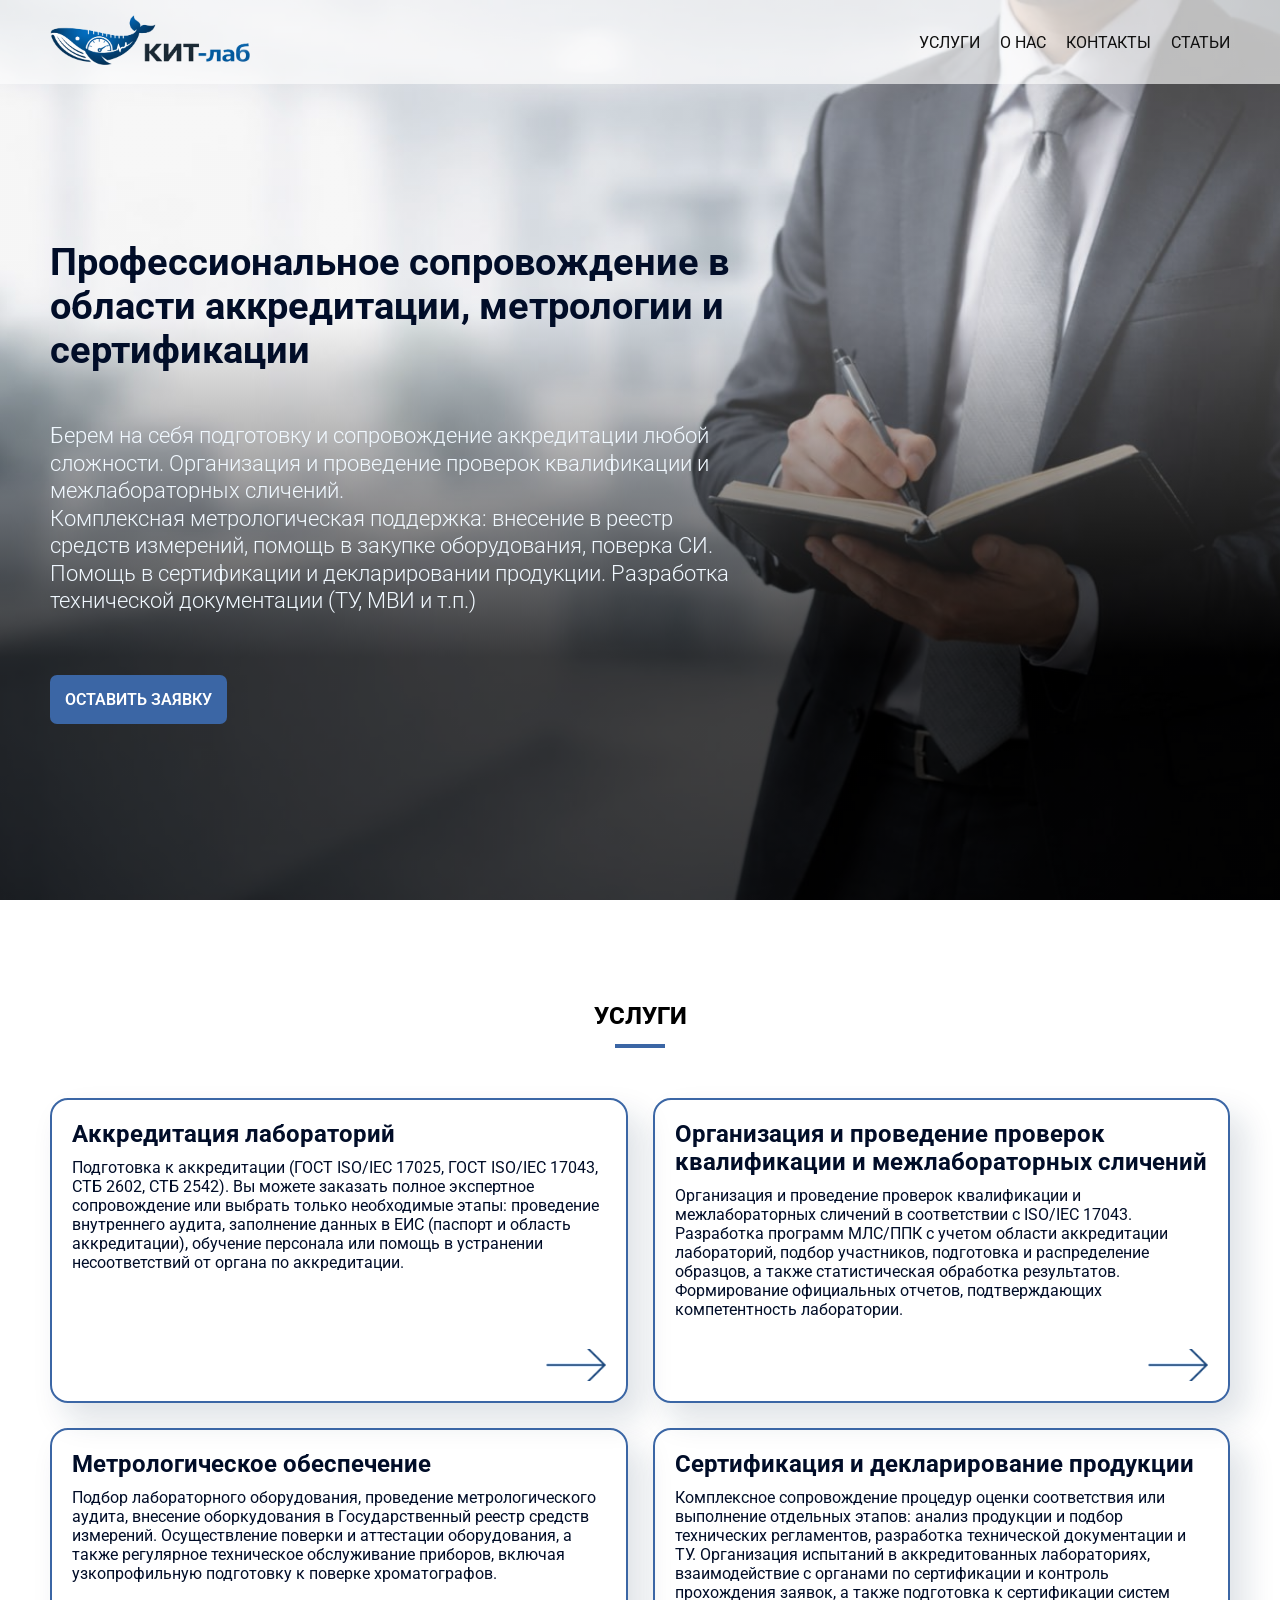
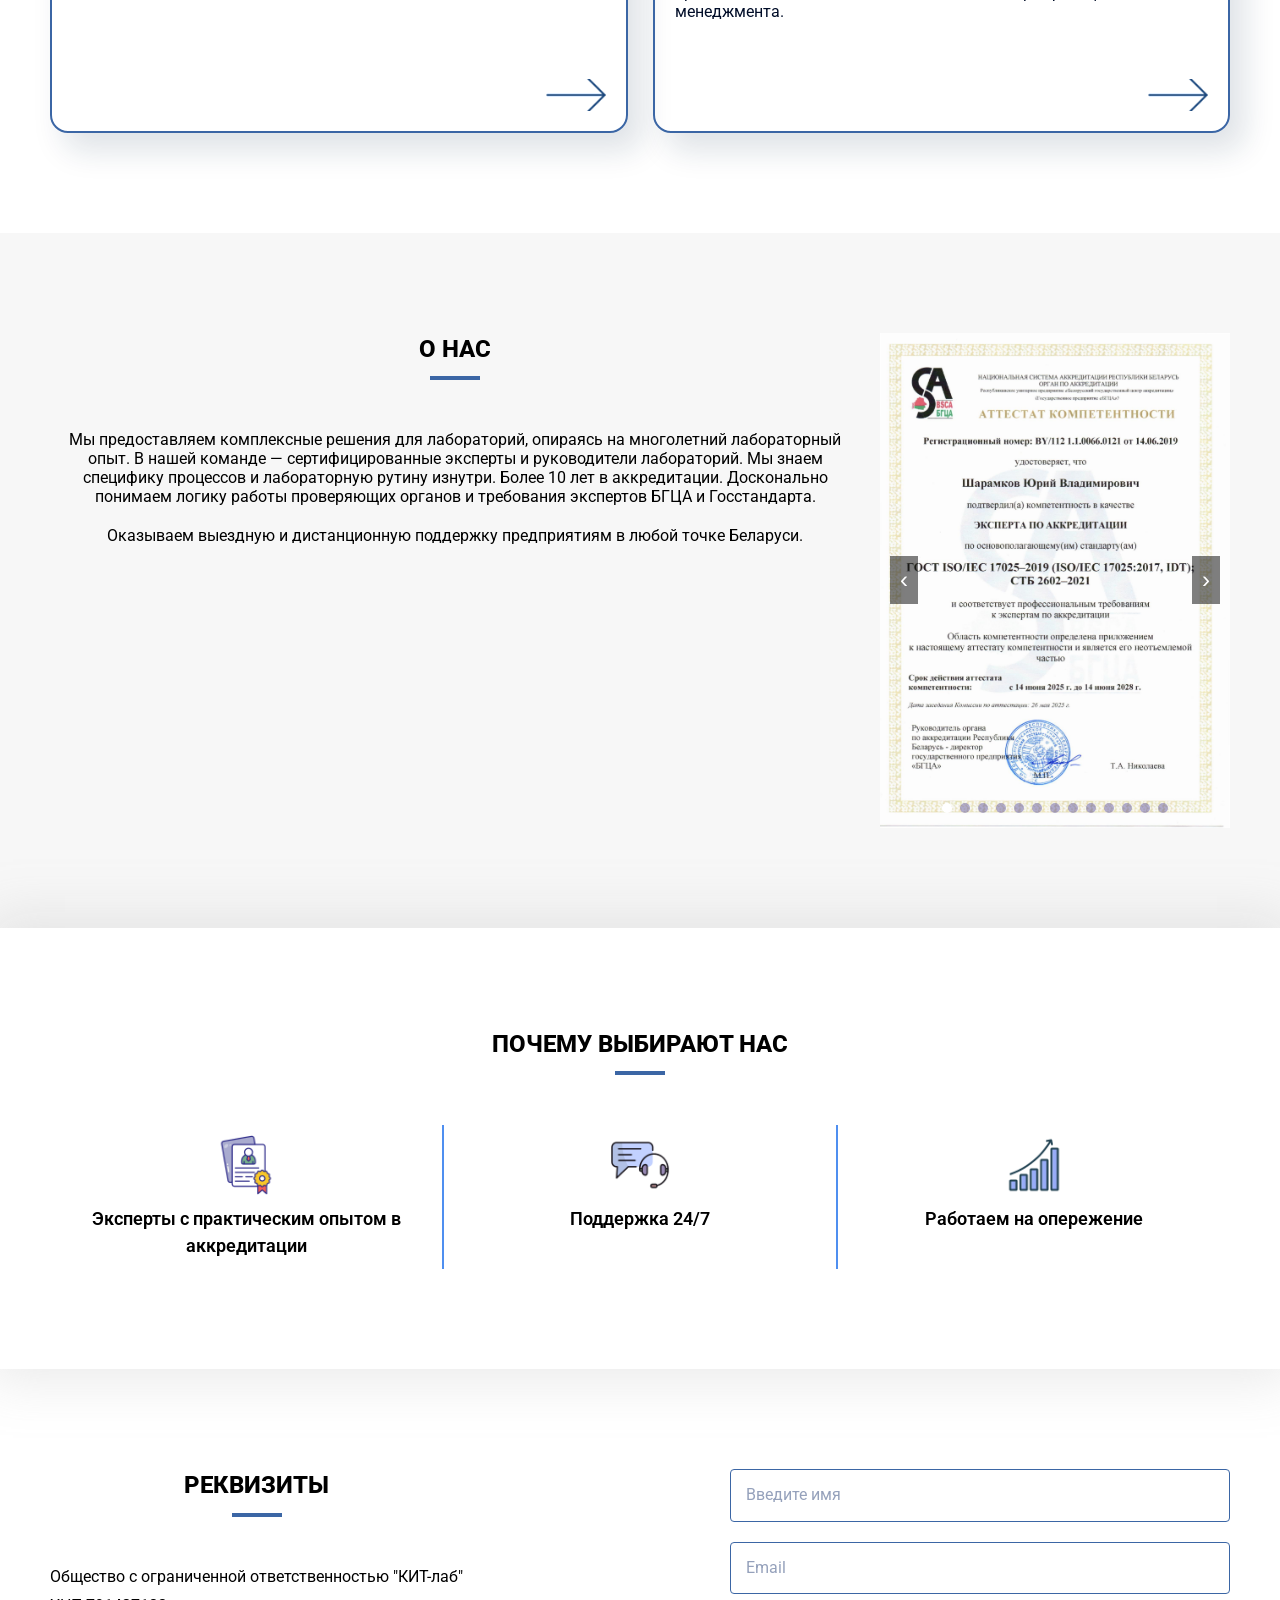
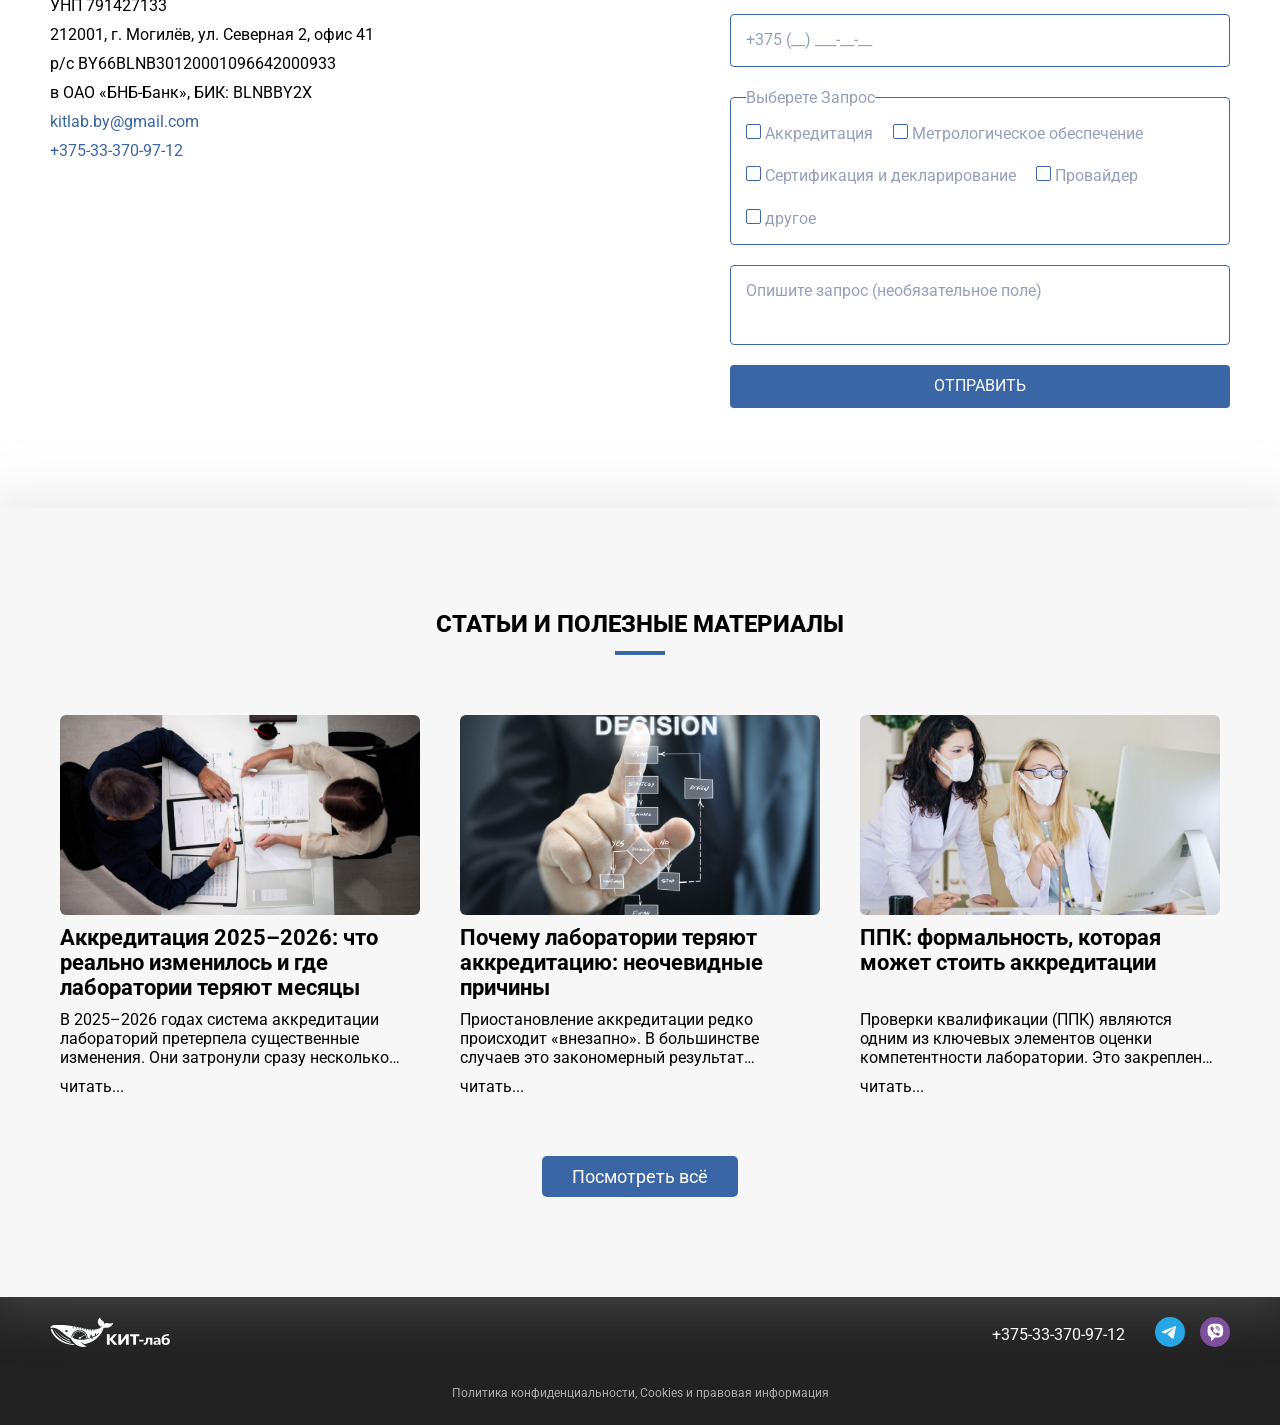
==== index.html @ 9283e2b9 "complete news2" ====
<!DOCTYPE html>
<html lang="ru">

<head>
	<meta charset="UTF-8">
	<meta name="viewport" content="width=device-width, initial-scale=1.0">
	<link rel="preconnect" href="https://fonts.googleapis.com">
	<link rel="preconnect" href="https://fonts.gstatic.com" crossorigin>
	<link href="https://fonts.googleapis.com/css2?family=Roboto:ital,wght@0,100..900;1,100..900&display=swap"
		rel="stylesheet">
	<link rel="stylesheet" href="./css/style.css">
	<title>Поверка средств измерений и консалтинг лабораторий в РБ | КИТ-лаб</title>

</head>

<body>
	<div class="header-hero">
		<header class="header">
			<div class="container">
				<div class="header-wrapper">
					<a href="index.html" class="header-logo">
						<img class="logo-img" src="./img/logo.png" alt="КИТ-лаб">
					</a>
					<button class="burger" id="burger" aria-label="Открыть меню">
						<span></span>
						<span></span>
						<span></span>
					</button>
					<nav class="menu" id="menu">
						<ul class="menu-list">
							<li class="menu-item"><a href="#area" class="link-main">Услуги</a></li>
							<li class="menu-item"><a href="#about" class=" link-main">О нас</a></li>
							<li class="menu-item"><a href="#contact" class=" link-main">Контакты</a></li>
							<li class="menu-item"><a href="#news" class="link-main">Статьи</a></li>

						</ul>
					</nav>
				</div>
			</div>
		</header>
		<section class="hero">
			<div class="container">
				<div class="hero-wrapper">
					<h1 class="hero-title">Профессиональное сопровождение в области аккредитации, метрологии и сертификации
					</h1>
					<h2 class="hero-text">Берем на себя подготовку и сопровождение аккредитации любой сложности.
						Организация и проведение проверок квалификации и межлабораторных сличений. <br>
						Комплексная метрологическая поддержка: внесение в реестр средств измерений, помощь в закупке
						оборудования, поверка СИ.
						Помощь в сертификации и декларировании продукции.
						Разработка технической документации (ТУ, МВИ и
						т.п.) </h2>
					<div class="btn-block">
						<!-- <button class="hero-button">Направления</button> -->
						<a class="hero-button" href="#contact">Оставить заявку</a>
					</div>
				</div>
			</div>
		</section>
	</div>
	<div class="wrap">
		<main class="main">
			<section class="area" id="area">
				<div class="container">
					<h2 class="area-title title">Услуги</h2>
					<span class="line"></span>
					<div class="card-wrapper">
						<a href="accreditacia.html" class="card-link">
							<article class="card">

								<div class="card-info">
									<h3 class="card-title">Аккредитация лабораторий</h3>
									<p class="card-text">Подготовка к аккредитации (ГОСТ ISO/IEC 17025, ГОСТ ISO/IEC 17043, СТБ
										2602, СТБ 2542).
										Вы можете заказать полное экспертное сопровождение или выбрать только необходимые этапы:
										проведение внутреннего аудита, заполнение данных в ЕИС (паспорт и область аккредитации),
										обучение персонала или помощь в устранении несоответствий от органа по аккредитации.</p>
									<img class="card-img" src="./img/icons/arrow.png" alt="">
								</div>

							</article>
						</a>
						<a href="provider.html" class="card-link">
							<article class="card">
								<div class="card-info">
									<h3 class="card-title">Организация и проведение проверок квалификации и межлабораторных
										сличений</h3>
									<p class="card-text">Организация и проведение проверок квалификации и межлабораторных
										сличений в соответствии с ISO/IEC 17043. Разработка программ МЛС/ППК с учетом области
										аккредитации лабораторий, подбор участников, подготовка и распределение образцов, а также
										статистическая обработка результатов. Формирование официальных отчетов, подтверждающих
										компетентность лаборатории.</p>
									<img class="card-img" src="./img/icons/arrow.png" alt="">
								</div>
							</article>
						</a>
						<a href="metrovogiya.html" class="card-link">
							<article class="card">

								<div class="card-info">
									<h3 class="card-title">Метрологическое обеспечение</h3>
									<p class="card-text">Подбор лабораторного оборудования, проведение метрологического аудита,
										внесение оборкудования в Государственный реестр средств измерений. Осуществление поверки и
										аттестации
										оборудования, а также регулярное техническое обслуживание приборов, включая узкопрофильную
										подготовку к поверке хроматографов.</p>
									<img class="card-img" src="./img/icons/arrow.png" alt="">
								</div>

							</article>
						</a>
						<a href="certification.html" class="card-link">
							<article class="card">
								<div class="card-info">
									<h3 class="card-title">Сертификация и декларирование продукции</h3>
									<p class="card-text">Комплексное сопровождение процедур оценки соответствия или выполнение
										отдельных этапов: анализ продукции и подбор технических регламентов, разработка
										технической документации и ТУ. Организация испытаний в аккредитованных лабораториях,
										взаимодействие с органами по сертификации и контроль прохождения заявок, а также
										подготовка к сертификации систем менеджмента.</p>
									<img class="card-img" src="./img/icons/arrow.png" alt="">
								</div>
							</article>
						</a>

					</div>
				</div>
			</section>
			<section class="about" id="about">
				<div class="container">
					<div class="about-wrap">
						<div class="about-info">
							<h2 class="about-title title">О нас</h2>
							<span class="line"></span>
							<p class="about-text text">Мы предоставляем комплексные решения для лабораторий, опираясь на
								многолетний лабораторный опыт.
								В нашей команде — сертифицированные эксперты и руководители лабораторий. Мы знаем специфику
								процессов и лабораторную рутину изнутри.
								Более 10 лет в аккредитации. Досконально понимаем логику работы проверяющих органов и требования
								экспертов БГЦА и Госстандарта.</p>
							<p class="about-text text">Оказываем выездную и дистанционную поддержку предприятиям в любой точке
								Беларуси.</p>
						</div>
						<div class="slider">
							<div class="slides">
								<img src="img/sertificats/1.01.jpg" class="slide active">
								<img src="img/sertificats/1.03.jpg" class="slide">
								<img src="img/sertificats/1.13.jpg" class="slide">
								<img src="img/sertificats/1.04.jpg" class="slide">
								<img src="img/sertificats/1.05.jpg" class="slide">
								<img src="img/sertificats/1.06.jpg" class="slide">
								<img src="img/sertificats/1.07.jpg" class="slide">
								<img src="img/sertificats/1.08.jpg" class="slide">
								<img src="img/sertificats/1.09.jpg" class="slide">
								<img src="img/sertificats/1.10.jpg" class="slide">
								<img src="img/sertificats/1.11.jpg" class="slide">
								<img src="img/sertificats/1.12.jpg" class="slide">
								<img src="img/sertificats/1.2.jpg" class="slide">
							</div>
							<div class="dots"></div>
							<button class="prev">‹</button>
							<button class="next">›</button>
						</div>
					</div>
				</div>
			</section>
			<section class="why">
				<div class="container">
					<div class="why-wrapper">
						<h2 class="title">Почему выбирают нас</h2>
						<span class="line"></span>
						<div class="box-wrap">
							<article class="why-box">
								<img src="./img/why/1.png" alt="" class="why-img">
								<h3>Эксперты с практическим опытом в аккредитации</h3>
							</article>
							<article class="why-box">
								<img src="./img/why/2.png" alt="" class="why-img">
								<h3>Поддержка 24/7</h3>
							</article>
							<article class="why-box">
								<img src="./img/why/3.png" alt="" class="why-img">
								<h3>Работаем на опережение</h3>
							</article>
						</div>
					</div>
				</div>
			</section>
			<section class="contact" id="contact">
				<div class="container">
					<div class="contact-wrapper">
						<div class="contact-info">
							<h2 class="title">реквизиты</h2>
							<span class="line"></span>
							<ul class="contact-list">
								<li>Общество с ограниченной ответственностью "КИТ-лаб"</li>
								<li>УНП 791427133</li>
								<li>212001, г. Могилёв, ул. Северная 2, офис 41</li>
								<li>р/с BY66BLNB30120001096642000933</li>
								<li>в ОАО «БНБ-Банк», БИК: BLNBBY2X</li>
								<li><a class="cont-link" href="mailto:kitlab.by@gmail.com">kitlab.by@gmail.com</a></li>
								<li><a class="cont-link" href="tel:+375333709712">+375-33-370-97-12</a></li>
							</ul>
						</div>
						<div class="contact-form">
							<form id="contactForm">
								<input type="text" name="name" required placeholder="Введите имя">
								<!-- <input type="text" name="company" placeholder="Название организации"> -->
								<input type="email" name="email" required placeholder="Email">
								<input type="tel" name="tel" id="phone" required placeholder="+375 (__) ___-__-__"
									pattern="^\+375\s\(\d{2}\)\s\d{3}-\d{2}-\d{2}$">
								<div class="fieldset-wrap">
									<fieldset>
										<legend>выберете запрос</legend>
										<div class="checkbox-item">
											<input id="metrolog" class="checkbox-input" type="checkbox" name="metrolog">
											<label for="metrolog" class="checkbox-label">Аккредитация</label>
										</div>
										<div class="checkbox-item">
											<input id="consalt" class="checkbox-input" type="checkbox" name="consalt">
											<label for="consalt" class="checkbox-label">Метрологическое обеспечение</label>
										</div>
										<div class="checkbox-item">
											<input id="react" class="checkbox-input" type="checkbox" name="react">
											<label for="react" class="checkbox-label">Сертификация и декларирование</label>
										</div>
										<div class="checkbox-item">
											<input id="provaider" class="checkbox-input" type="checkbox" name="provaider">
											<label for="provaider" class="checkbox-label">Провайдер</label>
										</div>
										<div class="checkbox-item">
											<input id="other" class="checkbox-input" type="checkbox" name="other">
											<label for="other" class="checkbox-label">другое</label>
										</div>
									</fieldset>
								</div>
								<textarea name="message" placeholder="Опишите запрос (необязательное поле)"></textarea>

								<button class="btn-form" type="submit">Отправить</button>
							</form>

							<p id="formStatus"></p>
						</div>
					</div>
				</div>
			</section>
			<section class="useful-materials" id="news">
				<div class="container">
					<div class="useful-wrapper">
						<h2 class="useful-title title">Статьи и полезные материалы</h2>
						<span class="line"></span>
						<!-- <p class="useful-text text">Lorem ipsum dolor sit amet consectetur, adipisicing elit. Blanditiis
							voluptatem itaque in eos repellendus voluptate incidunt commodi sunt quo error. Quod sit totam
							ipsam a minus illum delectus id esse autem nobis?</p> -->
						<div class="news-wrapper">
							<div class="news-card-wrapper">
								<article class="news-card">
									<img class="news-img" src="img/news/1.jpg" alt="">
									<div class="new-info">
										<h3 class="news-title">Аккредитация 2025–2026: что реально изменилось и где лаборатории
											теряют месяцы</h3>
										<p class="news-text">В 2025–2026 годах система аккредитации лабораторий претерпела
											существенные изменения.
											Они затронули сразу несколько уровней:
										</p>
									</div>
									<a class="news-link" href="news1.html">читать...</a>

								</article>
								<article class="news-card">
									<img class="news-img" src="img/news/2.jpg" alt="">
									<div class="new-info">
										<h3 class="news-title">Почему лаборатории теряют аккредитацию: неочевидные причины</h3>
										<p class="news-text">Приостановление аккредитации редко происходит «внезапно».
											В большинстве случаев это закономерный результат накопленных системных проблем.
										</p>
									</div>
									<a class="news-link" href="news2.html">читать...</a>
								</article>
								<article class="news-card">
									<img class="news-img" src="img/news/3.jpg" alt="">
									<div class="new-info">
										<h3 class="news-title">ППК: формальность, которая может стоить аккредитации</h3>
										<p class="news-text">Проверки квалификации (ППК) являются одним из ключевых элементов
											оценки компетентности лаборатории.
											Это закреплено в требованиях ГОСТ ISO/IEC 17025 (п. 7.7.2), где участие в ППК
											рассматривается как инструмент подтверждения
										</p>

									</div>
									<a class="news-link" href="">читать...</a>
								</article>

							</div>
							<a class="news-button" href="novosti.html">Посмотреть всё</a>
						</div>
					</div>
				</div>
			</section>
		</main>
	</div>
	<button id="scrollTopBtn" title="Наверх"><img src="" alt=""></button>
	<footer class="footer">
		<div class="container">
			<div class="footer-wrapper">
				<div class="logo-wrap">
					<a href="index.html">
						<img class="footer-logo" src="./img/logo-header.svg" alt="">
					</a>
				</div>

				<div class="footer-contact">
					<a class="footer-tel" href="tel:+375333709712">+375-33-370-97-12</a>
					<div class="sotial">
						<a href="#">
							<img class="sotial-img" src="./img/icons/telegramm.svg" alt="">
						</a>
						<a href="#">
							<img class="sotial-img" src="./img/icons/viber.svg" alt="">
						</a>
						<!-- <a href="#" >
							<img class="sotial-img" src="./img/icons/instagramm.svg" alt="">
						</a> -->
					</div>
				</div>
			</div>
			<a class="policy-privacy" href="privacy-policy.html">Политика конфиденциальности, Cookies и правовая
				информация</a>

		</div>

	</footer>

	<script src="./js/main.js"></script>

</body>

</html>
---- css/style.css ----
*,
*::before,
*::after {
	margin: 0;
	padding: 0;
	box-sizing: border-box;
	
}

a {
	text-decoration: none;
	color: #111;
}
a:hover {
	text-decoration: none;
}
a:visited {
	
}
ul, ol {
	list-style: none;
}
button {
	border: none;
	background-color: transparent;
	cursor: pointer;
	transition: 0.2s;
}

:root {
	--font-fam: "Roboto", sans-serif;
	--txt-color: #6B7280;
	--bg-color: #f7f7f7;;
	--title-color: #010d28;
	--primary-color: #3b66a5;
	--dark-blue-color: #3d5990
}

html {
	scroll-behavior: smooth;
}
body {
	font-family: var(--font-fam);
	width: 100%;
}
section {
	padding: 100px 0;
}
/* Главная */

/* секция1 и хедер */
.header-hero {
	min-height: 100vh;
	/* linear-gradient(0deg,rgba(10, 10, 10, 0.667) 37%, rgba(138, 134, 142, 0.464) 75%) */
	background:linear-gradient(0deg, rgb(0 0 0 / 74%) 27%, rgb(232 232 232 / 32%) 65%), url(../img/bg6.jpg);
	background-repeat: no-repeat;
	background-size: cover;
	background-position: center;
	display: flex;
	flex-direction: column;
	/* background-attachment: fixed; */
}
.container {
	max-width: 1200px;
	width: 100%;
	padding: 0px 10px;
	margin: 0 auto;
}

.header {
	width: 100%;
	background-color: #ffffffa1;
}

.header-wrapper {
	display: flex;
	justify-content: space-between;
	flex-wrap: wrap;
	padding: 15px 0px;
	width: 100%;

}
.header-logo {
	
}
.logo-img { 
	max-width: 200px;
	width: 100%;
}
.menu {
	align-self: center;
}
.menu-list {
	display: flex;
	gap: 20px;
	justify-content: center;
}
.menu-item {
	align-self: center;
	text-transform: uppercase;
	transition: 0.2s all ease-out;
}
.menu-item:hover {
	transform: translateY(-2px);
}
.menulink {
	font-size: 18px;
	font-weight: 500;
	line-height: 1;
	transition: 0.3s all ease-in-out;
	color: #111;
	
}
.menulink:visited{
	color: #222222;
}
.menulink:hover {
	color: var(--primary-color);
}

/* burger */
.burger {
  display: none;
  flex-direction: column;
  gap: 6px;
  background: none;
  border: none;
  cursor: pointer;
  align-self: center;
}

.burger span {
  width: 25px;
  height: 3px;
  background: rgb(0, 0, 0);
  transition: 0.3s;
}

/* секция 1 */
.hero {
 flex-grow: 1;
  align-content: center;
  padding: 50px 0;
}

.hero-wrapper {
	display: flex;
	flex-direction: column;
	gap: 30px;
	flex-wrap: wrap;
	height: 100%;
	
}

.hero-title {
	font-size: clamp(28px, 5vw, 38px);
	max-width: 750px;
	color: var(--title-color);
	text-shadow: var(--txt-color);
	margin-bottom: 20px;
}
.hero-text {
	font-size: clamp(16px, 2vw, 22px);
	font-weight: 300;
	line-height: 125%;
	color: aliceblue;
	max-width: 700px;
	margin-bottom: 30px;
}

.btn-block {
	display: flex;
	/* justify-content: center; */
	

}
.hero-button {
	background-color: var(--primary-color);
	padding: 15px 15px;
	border-radius: 7px;
	font-size: 16px;
	font-weight: 600;
	text-transform: uppercase;
	color: #ffffff;
	margin-bottom: 20px;
	transition: all 0.3s ease-in;
}
.hero-button:hover {
	background-color: #ffffff;
	color: var(--primary-color);
	
}

.wrap {
	display: flex;
	flex-direction: column;
}
main {
  flex: 1 0 auto;
}

/* секция о нас */
.about {
	background-color: var(--bg-color);
}
.about-wrap {
	display: flex;
	justify-content: space-between;
	gap: 20px;
}
.about-info {
	text-align: center;
}

.slider {
  position: relative;
  max-width: 350px;
  overflow: hidden;
  align-self: center;
}

.slides {
  display: flex;
  
  transition: transform 0.6s ease-in-out;
}

.slide {
  min-width: 100%;
 
}

.dots {
  position: absolute;
  bottom: 15px;
  left: 50%;
  transform: translateX(-50%);
  display: flex;
  gap: 8px;
  z-index: 2;
}

.dot {
  width: 10px;
  height: 10px;
  border-radius: 50%;
  background: rgba(45, 31, 129, 0.356);
  cursor: pointer;
}

.dot.active {
  background: white;
}
.slider button {
  position: absolute;
  top: 50%;
  transform: translateY(-50%);
  font-size: 24px;
  background: rgba(0,0,0,0.5);
  color: white;
  border: none;
  cursor: pointer;
  padding: 10px;
}

.prev { left: 10px; }
.next { right: 10px; }
/*общий для секций title*/
.title {
	text-align: center;
	text-transform: uppercase;
	line-height: 140%;
	font-weight: 800;
	margin-bottom: 10px;
}
span.line{
	display: block;
	max-width: 50px;
	height: 4px;
	background-color: var(--primary-color);
	margin: 0 auto;
	margin-bottom: 50px;
}

.about-info > p{
	margin-bottom: 20px;
}
.about-img {
	max-width: 400px;
	width: 100%;
	object-fit: cover;
	flex-basis: auto;
	flex-shrink: 0;
	border-radius: 15px;
}



/* секция наши направления*/
.area {
	
	/* background-image: radial-gradient(circle,rgba(255, 255, 255, 0.65) 0%, rgba(219, 219, 219, 0.45) 47%, rgba(158, 186, 228, 0.24) 89%, rgba(115, 163, 235, 0.26) 100%), url(../img/section.jpg);
	background-repeat: no-repeat;
	background-size: cover;
	background-size: cover;
	background-position: center;
	background-attachment: fixed; */

}

.area-wrapper {
}
.area-title {
	 
} 

.card-wrapper {
	display: grid;
	grid-template-columns: repeat(2, 1fr);
	grid-auto-rows: 1fr;
	gap: 25px;
	 /* display: flex;
	 flex-direction: column;
	gap: 50px; */
}
.card-link {
display: flex;
flex: 1;

}
.card {
	display: flex;
	flex-direction: row-reverse;
	flex: 1;
	gap: 25px;
	padding: 20px;
	border: 2px solid var(--primary-color);
	border-radius: 18px;
	box-shadow: 14px 17px 31px 1px rgba(17, 48, 73, 0.132);
	transition: 0.2s all ease-in-out;
	position: relative;
	color: var(--title-color);
	
}
.card:hover{
	background-color: var(--primary-color);
	color: #ffff;
	box-shadow: 14px 17px 31px 1px rgba(17, 48, 73, 0.69);
	transform: translateY(-2px);
}

.card::before {
	content: '';
	background-image: url(../img/icons/whale1.png);
	width: 60px;
	height:60px;
	background-repeat: no-repeat;
	background-position: center;
	background-size:contain;
	position: absolute;
	top: 80%;
	right: 0;
	opacity: 0;
	transition: 0.5s all ease-in-out ;
	
}
.card:hover::before {
 opacity: 1;
transform: translate(-50%, -60%);
}
.card-img {
	max-width: 60px;
	
	width: 100%;
	filter: invert(0.8) sepia(1) saturate(5) hue-rotate(175deg);
	transition: 0.15s all ease-in-out;
	align-self: flex-end;
}

.card:hover .card-img {
	filter: invert(0)
}
.card-info {
	display: flex;
	flex-direction: column;
	

}
.card-title {
margin-bottom: 10px;
font-size: 24px;
}
.card-text {
	flex-grow: 1;
	flex-shrink: 1;
	margin-bottom: 30px;
}

/* секция Why */
.why {
	
	background-image: url(../img/iloveimg-background-removed/);
	background-repeat: no-repeat;
	background-size: cover;
	box-shadow: 0px 0px 50px 12px rgba(172, 172, 172, 0.26);
}
.why-wrapper {
	
}

.box-wrap {
	display: flex;
	
}
.why-box:nth-child(2) {
	border-right: 2px solid #4f8ff0;
	border-left: 2px solid #4f8ff0;
}
.why-box {
	padding: 10px;
	background-color: inherit;
 	flex-grow: 1;
	flex-basis: 0;
	display: flex;
	flex-direction: column;
	align-items: center;
}
.why-box h3 {
	font-size: 18px;
	font-weight: 600;
	line-height: 150%;
	text-align: center;

}
.why-img {
	width: 60px;
	margin-bottom: 10px;
	height:60px;
}





/* секция контакт */

.contact-wrapper {
	display: flex;
	justify-content: space-between;
	gap: 15px;
}
.contact-info {
	
}

.contact-list {

}
.contact-list li{
	margin-bottom: 10px;
}
.cont-link {
	color: var(--primary-color);
}
.cont-link:hover {
	color: #3b6bb3;
}
.contact-form {
	max-width: 500px;
}
.contact-form form{
	display: flex;
	flex-direction: column;
	width: 100%;
	
	gap: 20px;
}
.flield-wrapper {
	/* display: flex;
	flex-wrap: wrap;
	gap: 20px; */
}
fieldset {
	display: flex;
	width: 100%;
	padding: 30px 15px;
	flex-wrap: wrap;
	gap: 20px;
}
textarea{
	width: 100%;
	min-height: 80px;
	resize: none;
}
input, fieldset, textarea {
	width: 100%;
	border: 1px solid var(--primary-color);
	border-radius: 4px;
	padding: 14px 15px;
}
input, fieldset, textarea, label, legend, input::placeholder, textarea::placeholder, .btn-form {
	font-weight: 400;
	font-size: 16px;
	line-height: 140%;
	color: #95a1bb;
	font-family: inherit;
}
legend {
	text-transform: capitalize;
}
.checkbox-input {
	appearance: none;
	width: 15px;
	height: 15px;
	border: 1px solid var(--primary-color);
	border-radius: 2px;
	background-color: #fff;
	cursor: pointer;
	transition: color 0.15s ease-in-out, background-color 0.15s ease-in-out, border-color 0.15s ease-in-out, box-shadow 0.15s ease-in-out; 
	margin: 0;
	padding: 0;
}
.checkbox-input:checked {
	background-color: var(--primary-color);
	border-color: var(--primary-color);
	background-image: url("[data-uri]");
	background-repeat: no-repeat;
	background-position: center;
}
/* Эффект нажатия */
.checkbox-input:active{
	filter: brightness(90%);
}

/* Смена цвета границы при наведении */
.checkbox-input:hover:not(:disabled) {
	background-color: #e3e3e3;
}


.btn-form {
	width: 100%;
	background-color: var(--primary-color);
	color: #fff;
	text-transform: uppercase;
	padding: 10px 10px;
	transition: all 0.2s ease-in-out;
	border-radius: 4px;
}
.btn-form:hover {
	background-color: var(--txt-color);
}

/* секция полезные материалы */
.useful-materials {
	background-color: var(--bg-color);
	box-shadow: 0px 0px 50px 12px rgba(172, 172, 172, 0.26);
}

.useful-wrapper {
	
}
.useful-text {
	margin-bottom: 20px;
}
.text {
}
.news-wrapper {
	display: flex;
	flex-direction: column;
	gap: 50px;

}
.news-card-wrapper {
	display: flex;
	justify-content: space-between;
	gap: 20px;
	flex-wrap: wrap;

}
.news-card {
	padding: 10px 10px;
	flex: 1;
	display: flex;
	flex-direction: column;
	border-radius: 10px;
	/* box-shadow: 0px 0px 41px -9px rgba(38, 41, 44, 0.38); */
}
.new-info {
flex-shrink: 1;
flex-grow: 1;
display: flex;
flex-direction: column;
margin-bottom: 10px;
}
.news-img {
	height: 200px;
	width: 100%;
	object-fit: cover;
	border-radius: 6px;
	margin-bottom: 10px;
}

.news-title {
	margin-bottom: 10px;
	font-size: 22px;
	flex-grow: 1;
}
.news-text {
	display: -webkit-box;
  -webkit-line-clamp: 3; /* Количество строк */
  -webkit-box-orient: vertical;
  overflow: hidden; /* Скрывает лишний текст */
  
}
.news-link {
	flex-shrink: 0;
	color: #010101;

}
.news-link:hover {
	color: var(--primary-color);
}

.news-button {
	background-color: var(--primary-color);
	color: #ffff;
	font-size: 18px;
	padding: 10px 30px;
	align-self: center;
	border-radius: 5px;
	transition: all 0.2s ease-in-out;
}
.news-button:hover {
	background-color: var(--txt-color);
	transform: translateY(-3px);
}

#scrollTopBtn {
  position: fixed;
  bottom: 10px;
  right: 10px;
  z-index: 1000;
  display: none; 
  width: 30px;
  height: 30px;
	background: url(../img/icons/Arrow-down.svg);
	transform: rotate(180deg);
	background-repeat: no-repeat;
	background-position: center;
	background-size: cover;
	filter: invert(0.8) sepia(0.1) saturate(5) hue-rotate(170deg);
  font-size: 20px;
  cursor: pointer;
  transition: all 0.1s ease;
}


#scrollTopBtn:hover {
 	filter: invert(0.6) sepia(0.1) saturate(5) hue-rotate(175deg);
}

footer {
	background-color: #222;
	flex: 0 0 auto;
	padding: 10px 0px;
	
}
.footer-wrapper {
	display: flex;
	justify-content: space-between;
	margin-bottom: 10px;
	align-items: center;
	padding: 10px 0;
	flex-wrap: wrap;
}
.logo-wrap {
	display: flex;
	flex-direction: column;
}

.footer-logo {
	max-width: 120px;
	filter: invert(1) sepia(1) saturate(1) hue-rotate(175deg);
	transition: all ease-in-out 0.3s;
}
.footer-logo:hover {
	filter: invert(0.3) sepia(0.6) saturate(5) hue-rotate(170deg);
}
.footer-contact {
	display: flex;
	gap: 30px;
}
.footer-tel {
	display: flex;
	align-self: center;
	color: #ffff;
	text-decoration: none;
	font-size: clamp(16px, 1vw, 20px);
	transition: all ease-in-out 0.3s;
}
.footer-tel:hover {
	color: var(--primary-color);
	transform: translateY(-3px);
}
.sotial {
	display: flex;
	gap: 15px;
}
.sotial a {
	transition: all 0.3s ease-in-out;
}
.sotial a:hover {
	transform: translateY(-3px);
}
.sotial-img {
	width: 30px;

}
.policy-privacy {
	padding: 15px 0;
	display: block;
	text-align: center;
	color: #acacac;
	font-size: 12px;
	transition: all 0.3s ease-in;
}
.policy-privacy:hover{
	color: #ffffff;
}



/* адаптив для планшетов */
@media screen and (max-width: 768px ) {
	.burger {
    display: flex;
  }
  .menu {
    position: absolute;
    top: 80px;
    left: -20px;
	backdrop-filter: blur(10px);
	height: calc(100vh - 10px);
    width: calc(100% + 20px) ;
    transform: translateY(-100%);
    transition: transform 0.3s ease;
	align-content: center;
	text-align: center;
	opacity: 0;
	visibility: hidden;
	z-index: 100;
  }
   .link-main{
	 color: #ffffff;
  }
  .link-main:visited {
	color: #ffffff;
  }
  .menulink {
	color: #000000;
  }
  .menu-list {
    flex-direction: column;
    padding: 20px;
	color: #ebebeb;
  }
  .menulink:visited {
	color: #000000;
  }
  .menu.active {
    transform: translateY(0);
	 opacity: 1;
	 visibility: visible;
  }
  .no-scroll {
	 overflow: hidden;
  height: 100%; 
  }
  /* Анимация бургера */
  .burger.active span:nth-child(1) {
    transform: rotate(45deg) translate(8px, 5px);
  }

  .burger.active span:nth-child(2) {
    opacity: 0;
  }

  .burger.active span:nth-child(3) {
    transform: rotate(-45deg) translate(8px, -5px);
  }
	.header-hero {
	background-attachment: unset;
	}
	.about-wrapper {
		flex-direction: column;
	}
	.about-img {
		align-self: center;
	}
	.news-card-wrapper {
		flex-direction: column;
	}
	.contact-wrapper {
		flex-direction: column;
	}
	.contact-form {
		align-self: center;
	}
	
	.sotial {
	align-self: center;
}
/* страница новостей	 */
.article .img-box{
	align-self: center;
	flex-direction: column;
	gap: 24px;
}
.article-img {
	align-self: center;
	width: 100%;
}
.article__button {
	align-self: center;
}
}
/* адаптив телефон */
@media screen and (max-width: 576px){

	.box-wrap {
		flex-direction: column;
		
	}
	.why-box:nth-child(2) {
	border-right: none;
	border-left: none;
	border-bottom: 2px solid #4f8ff0;
	border-top: 2px solid #4f8ff0;
}
.card-wrapper {

	grid-template-columns:  1fr;
}
.card-img {
	/* display: none; */
}
.card::before {
	display: none;
}
.about-wrap {
	flex-direction: column;
	gap: 20px;
}
.footer-contact {
		flex-direction: column;
		gap: 10px;
	}
}
@media screen and (max-width: 370px) {
	.footer-wrapper {
		flex-direction: column;
}
}

/* ___главная */

/* политика приватности */

.privacy-wrapper p{
	text-indent: 20px;
	margin-bottom: 20px;
}
.privacy-wrapper h2{
	text-align: center;
	margin-bottom: 20px;
}
.privacy-wrapper ul{
list-style: circle;
margin-left: 50px;
margin-bottom: 20px;
}
.aftor {
	font-size: 8px;
}
/* _____политика приватности */


/* Страницы услуг____ */
.header-bg {
	/* background-color: #2d467841; */
	border-bottom: 1px solid var(--primary-color);
	/* border-top: 4px solid var(--primary-color); */
}
.breadcrumb {
	padding: 30px 0px;
}
.breadcrumb ol {
	display: flex;
	flex-wrap: wrap;
	gap: 5px;
}
.breadcrumb li:not(:last-child)::after {
  display: inline-block;
  content: ">";
  margin-left: 5px;
  color: #000000;
}
.breadcrumb li {
	text-transform: uppercase;
	color:#707682;
	font-size: 16px;
}

.breadcrumb li > a {
	color: var(--primary-color);
}
.consalt {
	padding: 30px 0;
}
.consalt-title {
	margin-bottom: 10px;
	font-size: 26px;
	text-align: center;
}
.consalt-sub-title{
	font-size: 18px;
	font-weight: 400;
	margin-bottom: 30px;
	text-align: center;
	/* color: var(--primary-color); */
}
.accordion-item {
margin-bottom: 16px;
  border-radius: 16px;
  background: rgba(255, 255, 255, 0.6);
  backdrop-filter: blur(12px);
  border: 2px solid var(--primary-color);
  box-shadow: 0 8px 30px rgba(0, 0, 0, 0.05);
  overflow: hidden;
  transition: box-shadow 0.3s ease;
}
.accordion-item:hover {
	box-shadow: 0 12px 40px rgba(0, 0, 0, 0.08);
 }

.accordion-header {
	width: 100%;
  padding: 22px 24px;
  font-size: 18px;
  font-weight: 500;
  background: none;
  border: none;
  display: flex;
  justify-content: space-between;
  align-items: center;
  cursor: pointer;
}

.accordion-title {
	text-align: left;
}
.accordion-icon {
	width: 18px;
  height: 18px;
  border-right: 2px solid #111;
  border-bottom: 2px solid #111;
  transform: rotate(45deg);
  transition: all 0.4s ease-in-out;
}
.accordion-item.active .accordion-icon {
  transform: rotate(-135deg);
}
.accordion-body {
	height: 0;
  overflow: hidden;
  transition: height 0.4s ease;
  padding-bottom: 10px;
}
.accordion-inner {
  padding: 20px;
  opacity: 0;
  transform: translateY(-10px);
  transition: 
    opacity 0.3s ease,
    transform 0.3s ease;
}
.accordion-item.active .accordion-inner {
  opacity: 1;
  transform: translateY(0);
}
.accordion-item.active .accordion-header{
	background-color: var(--dark-blue-color);
	color: #ffff;
}

.inner-foreword {
	font-size: 18px;
	font-weight: 600;
	margin-bottom: 10px;
}
.inner-title {
	padding-left: 10px;
	font-size: 18px;
	font-weight: 500;
	margin-bottom: 10px;
	line-height: 1.2;
}
.inner-list {
	margin-left: 30px;	
	margin-bottom: 20px;
}
.inner-item {
	margin-bottom: 8px;
}
.inner-item::before {
	content: "";
	display: inline-block;
	background: url(../img/icons/chek.png);
	background-repeat: no-repeat;
	background-position: center;
	background-size: cover;
	width: 19px;
	height: 19px;
	margin-right: 8px;
}
.inner-sub-text {
	padding: 12px;
	background-color: #214e9219;
	border-radius: 18px;
	max-width: 900px;
	margin-bottom: 20px;
}
.accordion-link {
	 display: flex;
    justify-content: center;
    align-items: center;
	 background-color: var(--primary-color); 
	color: #ffffff;
	font-size: 20px; 
	padding: 16px 10px;
	max-width: 700px;
	position: relative;
	border-radius: 18px;
	transition: transform 0.3s ease-in;
}
.accordion-link::after {
	 content: '';
	 position: absolute;
	/* display: inline-block; */
	width: 70px;
	height: 40px;
	background-image: url(../img/icons/whale1.png);
	background-repeat: no-repeat;
	background-size: contain;
	background-position: center; 
    top: -10%;
    left: 90%;
    opacity: 0;
	 transition: all 0.3s ease-in-out;
}
.accordion-link:hover {
	transform: translateY(-3px);
}
.accordion-link:hover::after {
	opacity: 1;
	transform: translateY(-30%);
}
/* ___Услуги консалтинг */

/* Cтраница с новостями_________ */
.stoty-wrap {
	display: grid;
	grid-template-columns: repeat(3, 1fr);
	gap: 28px;
	margin-bottom: 50px;
}
.story-box:first-child {
	grid-column: span  2; 
  /* grid-row: span 2; */
}
.stoty-wrap:nth-child(2) {
	grid-column: span  1; 
  grid-row: span 2;
}
.story-box{
	display: flex;
	flex-direction: column;
	gap: 20px;
	justify-content: space-between;
}
.story-img {
	width: 100%;
	object-fit: cover;
	border-radius: 10px;
}
.story-info {
}
.story-title {
	font-size: 22px;
	margin-bottom: 20px;
}
.story-text {
	display: -webkit-box;
  -webkit-line-clamp: 5; /* Количество строк */
  -webkit-box-orient: vertical;
  overflow: hidden;
}
.story-btn {
	width: 100%;
	background-color: var(--primary-color);
	color: #ffffff;
	font-size: 18px;
	border-radius: 5px;
	padding: 10px 30px;
	transition: all 0.2s ease-in-out;
	text-align: center;
}
.story-btn:hover {
	background-color: var(--txt-color);
	transform: translateY(-3px);
}

/* _______________Cтраница с новостями */

/* Страницы статей____*/

.article {
}
.article__header {
	margin-bottom: 20px;
	
}

.article-img {
	max-width: 400px;
	border-radius: 8px;
	object-fit: cover;
	box-shadow: -1px 4px 20px 12px rgba(34, 60, 80, 0.06);
}
.article__title {
	font-size: 36px;
}

.article__section {
	padding: 20px 0;
	gap: 10px;
}
.article .img-box{
	align-self: center;
	display: flex;
	justify-content: space-between;
	gap: 24px;
}
.article__text {
	font-size: 20px;
	letter-spacing: 1.4;
	margin-bottom: 15px;
}
.article__list {

}
.article__list-item {
	font-size: 18px;
	margin-bottom: 10px;
	margin-left: 25px;
}
.article__list-item::before {
	content: "";
	display: inline-block;
	background: url(../img/icons/chek.png);
	background-repeat: no-repeat;
	background-position: center;
	background-size: cover;
	width: 19px;
	height: 19px;
	margin-right: 8px;
}
.article__divider {
	background-color: var(--primary-color);
}
.article__subtitle {
	margin-bottom: 25px;
	font-weight: 600;
	font-size: 30px;
	text-align: center;
}
.article__text-subtitle {
	font-size: 20px;
	font-weight: 500;
	line-height: 1.4;
	margin-bottom: 12px;

}
.article__block {
	margin-bottom: 30px;
	display: flex;
	flex-direction: column;
	gap: 10px;
}
.article__subheading {
	margin-bottom: 10px;
}
.article__highlight {
	margin-bottom: 10px;
	background-color: #214e9219;
	border-radius: 18px;
	padding: 10px 30px;
	display: inline-block;
	text-align: center;
	align-self: flex-start;
}
.article__button {
	display:inline-block;
	background-color: var(--primary-color);
	color: #ffffff;
	font-size: 18px;
	border-radius: 5px;
	padding: 10px 30px;
	transition: all 0.2s ease-in-out;
	text-align: center;
	margin: 20px 0;
}
.article__button:hover {
	background-color: var(--txt-color);
	transform: translateY(-3px);
}

/*_____ Страницы статей*/
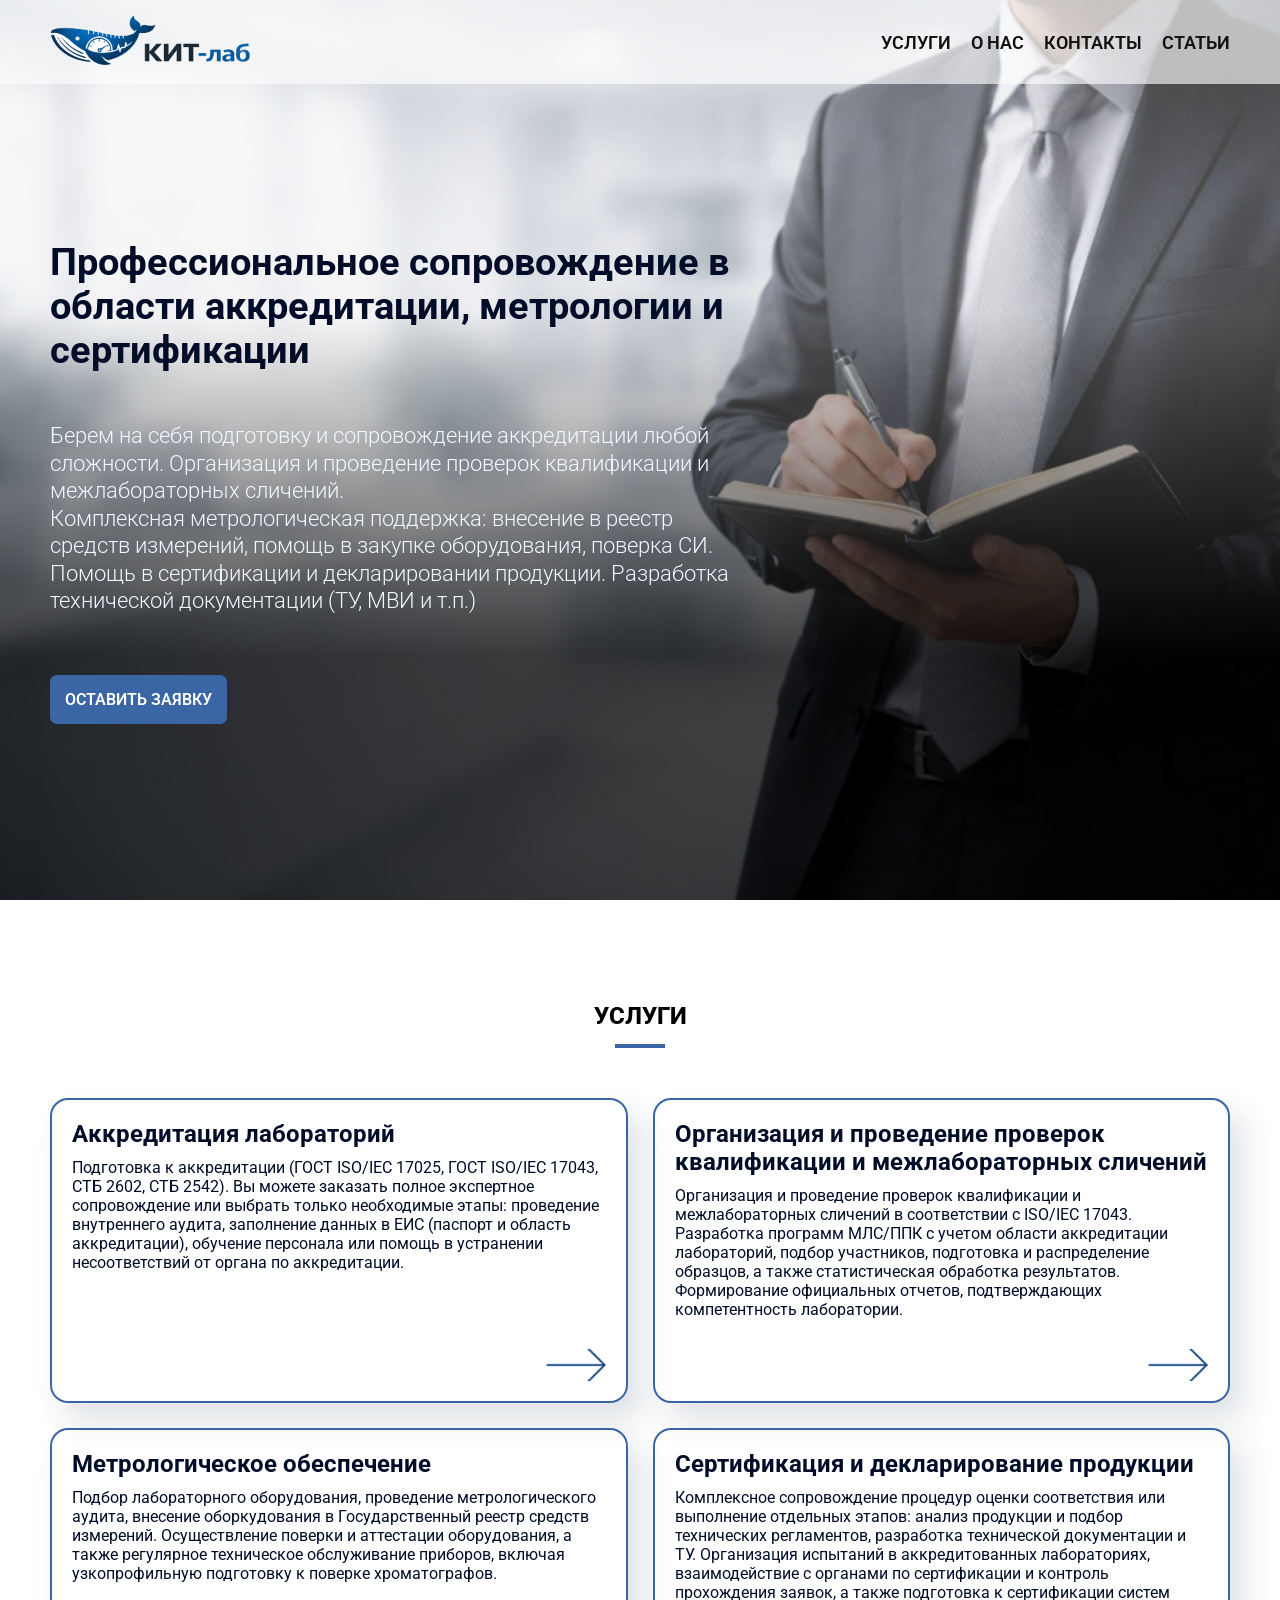
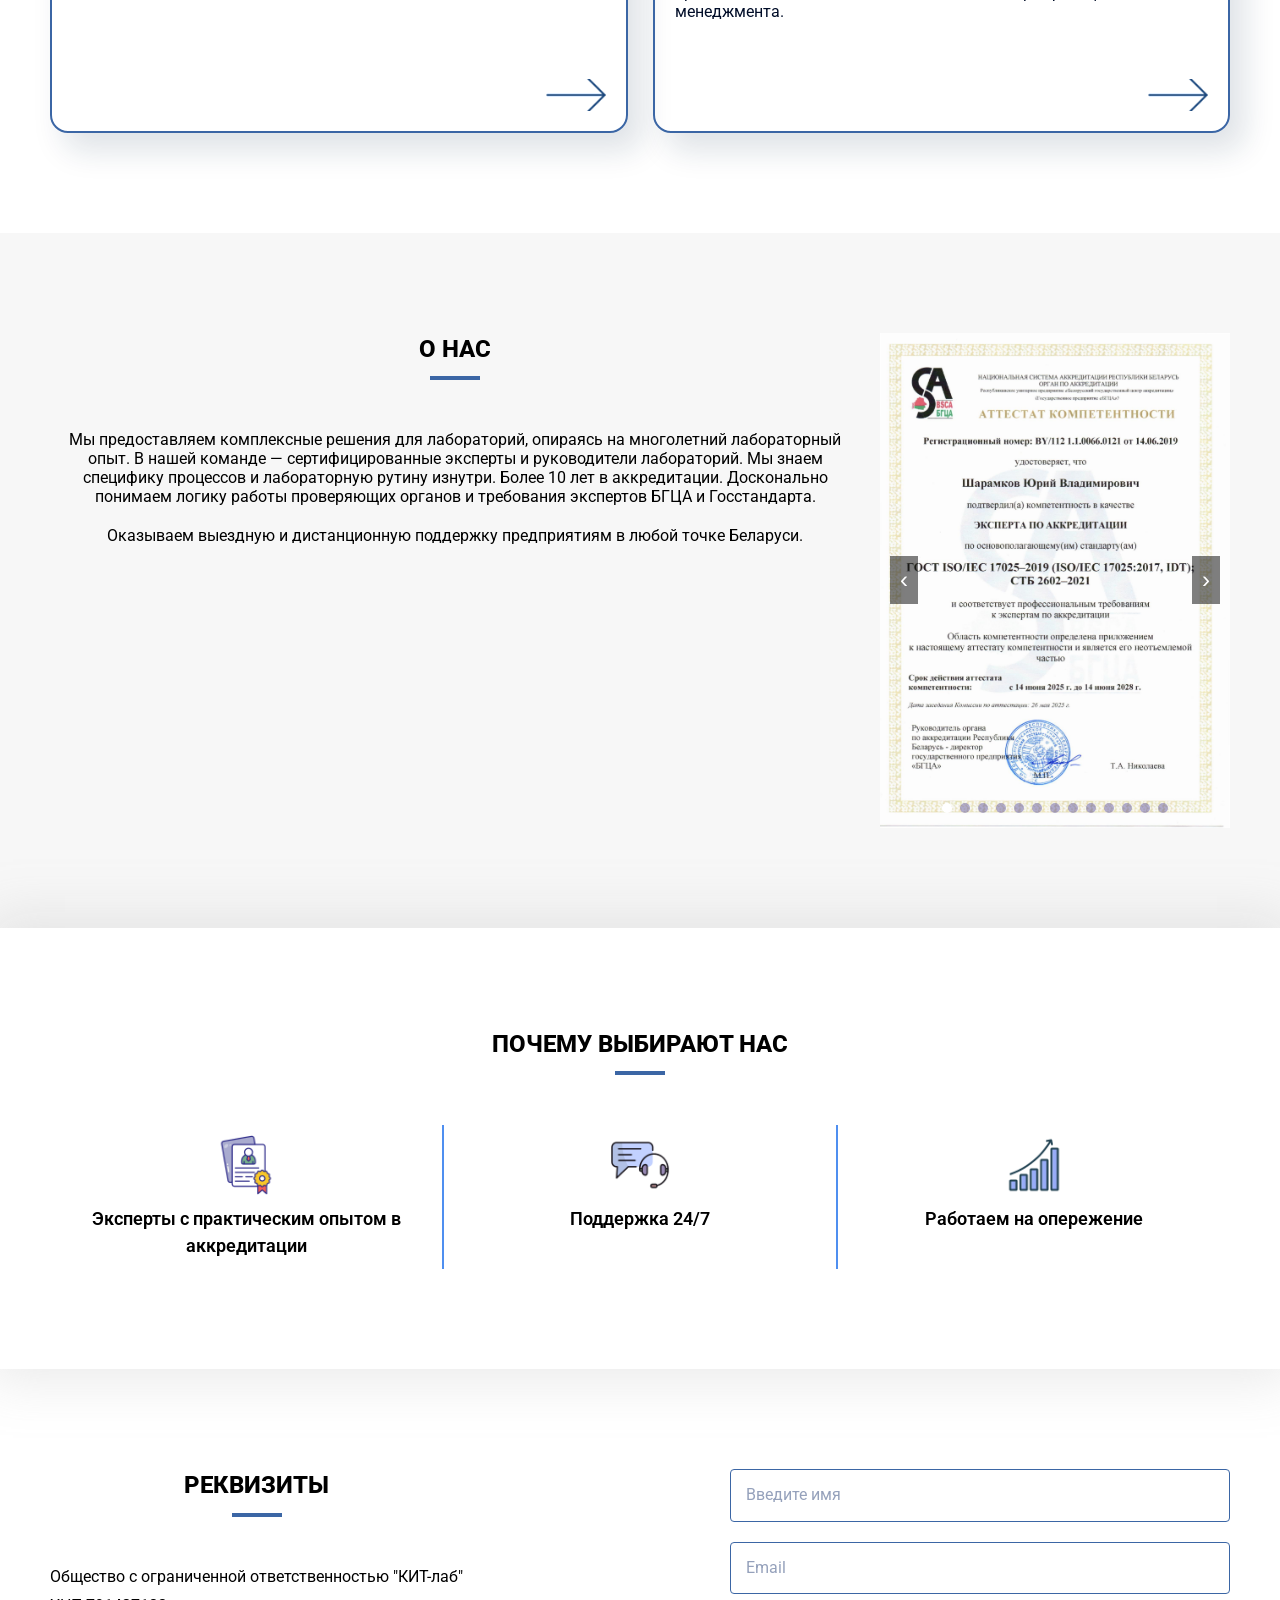
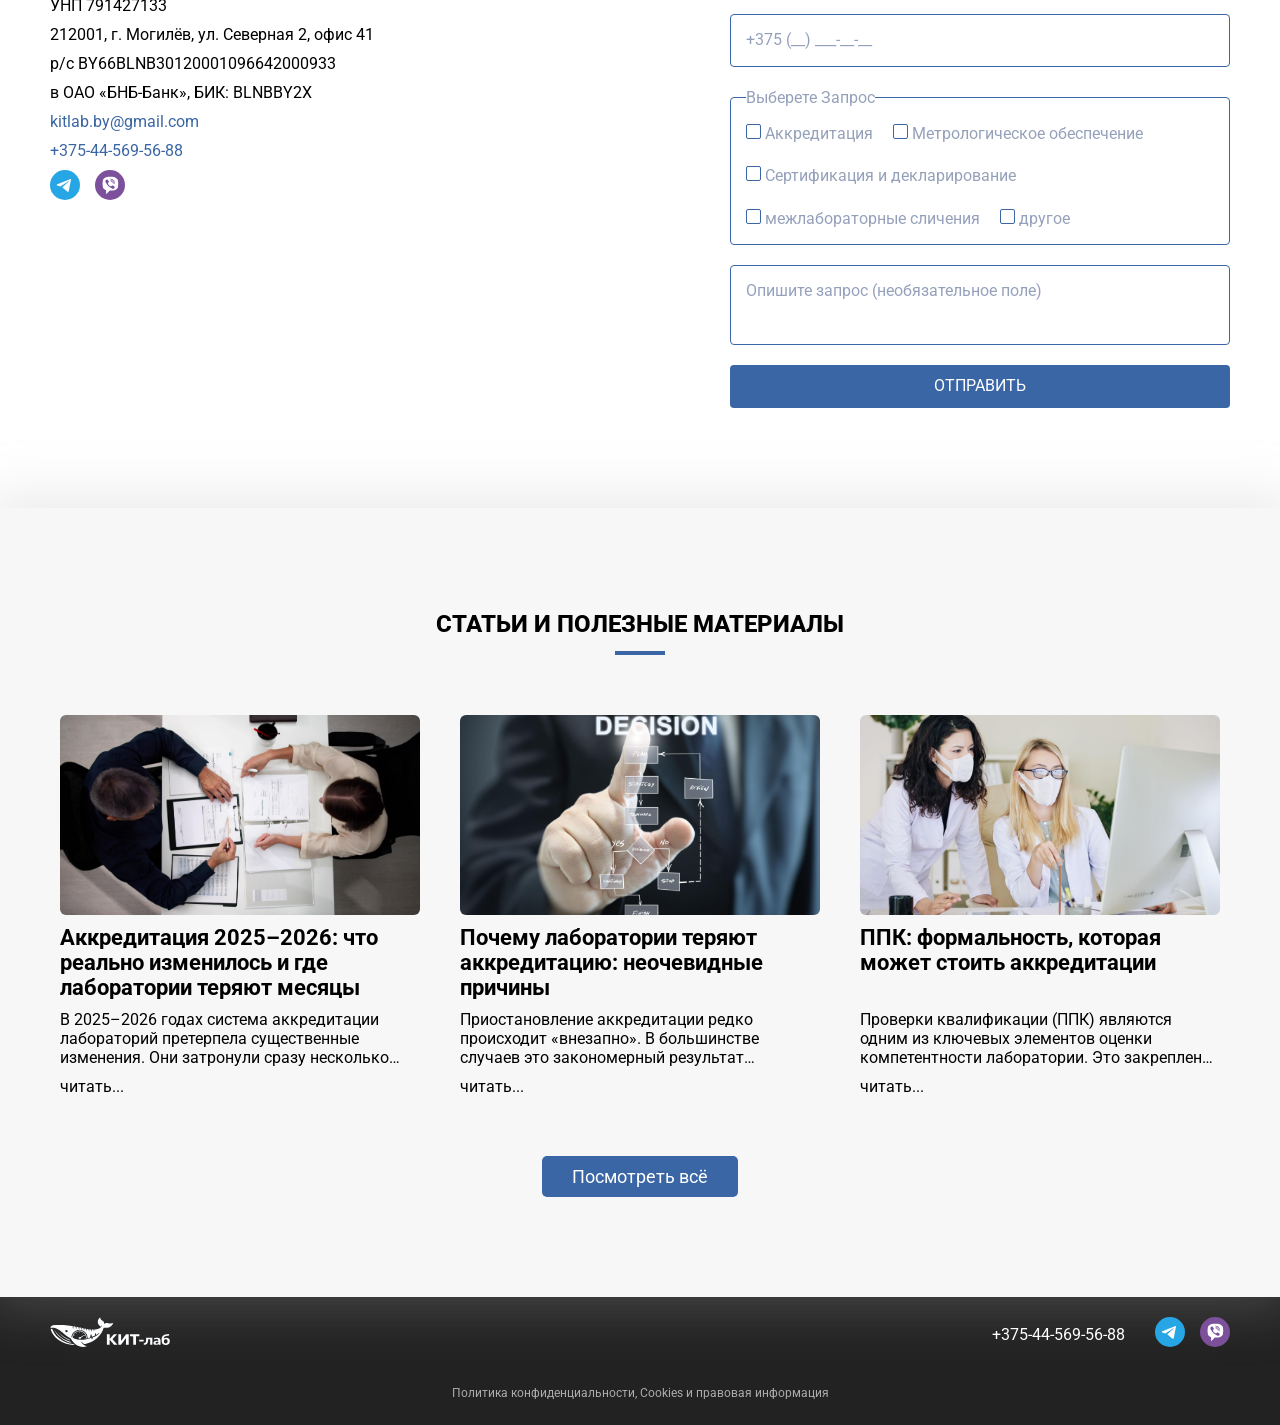
==== commit 550566b8: "complete project" ====
--- a/index.html
+++ b/index.html
@@ -199,11 +199,22 @@
 								<li>р/с BY66BLNB30120001096642000933</li>
 								<li>в ОАО «БНБ-Банк», БИК: BLNBBY2X</li>
 								<li><a class="cont-link" href="mailto:kitlab.by@gmail.com">kitlab.by@gmail.com</a></li>
-								<li><a class="cont-link" href="tel:+375333709712">+375-33-370-97-12</a></li>
+								<li><a class="cont-link" href="tel:+375445695688">+375-44-569-56-88</a></li>
+								
 							</ul>
+							<ul class="contact-list-flex">
+								<li>
+									<a href="https://t.me/LabKonsalting" target="_blank">
+										<img class="sotial-img" src="./img/icons/telegramm.svg" alt="">
+									</a>
+								</li>
+								<li><a href="viber://chat?number=+375445695688" target="_blank">
+										<img class="sotial-img" src="./img/icons/viber.svg" alt="">
+									</a></li>
+							</ul>
 						</div>
 						<div class="contact-form">
-							<form id="contactForm">
+							<form id="contactForm" action="https://formspree.io/f/xvzlyvwe" method="POST">
 								<input type="text" name="name" required placeholder="Введите имя">
 								<!-- <input type="text" name="company" placeholder="Название организации"> -->
 								<input type="email" name="email" required placeholder="Email">
@@ -213,20 +224,20 @@
 									<fieldset>
 										<legend>выберете запрос</legend>
 										<div class="checkbox-item">
-											<input id="metrolog" class="checkbox-input" type="checkbox" name="metrolog">
-											<label for="metrolog" class="checkbox-label">Аккредитация</label>
-										</div>
-										<div class="checkbox-item">
-											<input id="consalt" class="checkbox-input" type="checkbox" name="consalt">
-											<label for="consalt" class="checkbox-label">Метрологическое обеспечение</label>
-										</div>
-										<div class="checkbox-item">
-											<input id="react" class="checkbox-input" type="checkbox" name="react">
-											<label for="react" class="checkbox-label">Сертификация и декларирование</label>
-										</div>
-										<div class="checkbox-item">
-											<input id="provaider" class="checkbox-input" type="checkbox" name="provaider">
-											<label for="provaider" class="checkbox-label">Провайдер</label>
+											<input id="accreditation" class="checkbox-input" type="checkbox" name="accreditation">
+											<label for="accreditation" class="checkbox-label">Аккредитация</label>
+										</div>
+										<div class="checkbox-item">
+											<input id="metrology" class="checkbox-input" type="checkbox" name="metrology">
+											<label for="metrology" class="checkbox-label">Метрологическое обеспечение</label>
+										</div>
+										<div class="checkbox-item">
+											<input id="certification" class="checkbox-input" type="checkbox" name="certification">
+											<label for="certification" class="checkbox-label">Сертификация и декларирование</label>
+										</div>
+										<div class="checkbox-item">
+											<input id="provaider" class="checkbox-input" type="checkbox" name="provider">
+											<label for="provaider" class="checkbox-label">межлабораторные сличения</label>
 										</div>
 										<div class="checkbox-item">
 											<input id="other" class="checkbox-input" type="checkbox" name="other">
@@ -288,7 +299,7 @@
 										</p>
 
 									</div>
-									<a class="news-link" href="">читать...</a>
+									<a class="news-link" href="news3.html">читать...</a>
 								</article>
 
 							</div>
@@ -310,17 +321,14 @@
 				</div>
 
 				<div class="footer-contact">
-					<a class="footer-tel" href="tel:+375333709712">+375-33-370-97-12</a>
+					<a class="footer-tel" href="tel:+375445695688">+375-44-569-56-88</a>
 					<div class="sotial">
-						<a href="#">
+						<a href="https://t.me/LabKonsalting" target="_blank">
 							<img class="sotial-img" src="./img/icons/telegramm.svg" alt="">
 						</a>
-						<a href="#">
+						<a href="viber://chat?number=+375445695688" target="_blank">
 							<img class="sotial-img" src="./img/icons/viber.svg" alt="">
 						</a>
-						<!-- <a href="#" >
-							<img class="sotial-img" src="./img/icons/instagramm.svg" alt="">
-						</a> -->
 					</div>
 				</div>
 			</div>
--- a/css/style.css
+++ b/css/style.css
@@ -15,7 +15,8 @@
 	text-decoration: none;
 }
 a:visited {
-	
+	color: inherit;
+  text-decoration: none;
 }
 ul, ol {
 	list-style: none;
@@ -51,14 +52,12 @@
 /* секция1 и хедер */
 .header-hero {
 	min-height: 100vh;
-	/* linear-gradient(0deg,rgba(10, 10, 10, 0.667) 37%, rgba(138, 134, 142, 0.464) 75%) */
 	background:linear-gradient(0deg, rgb(0 0 0 / 74%) 27%, rgb(232 232 232 / 32%) 65%), url(../img/bg6.jpg);
 	background-repeat: no-repeat;
 	background-size: cover;
 	background-position: center;
 	display: flex;
 	flex-direction: column;
-	/* background-attachment: fixed; */
 }
 .container {
 	max-width: 1200px;
@@ -79,9 +78,6 @@
 	padding: 15px 0px;
 	width: 100%;
 
-}
-.header-logo {
-	
 }
 .logo-img { 
 	max-width: 200px;
@@ -99,17 +95,15 @@
 	align-self: center;
 	text-transform: uppercase;
 	transition: 0.2s all ease-out;
+	    font-weight: 600;
+    font-size: 18px;
 }
 .menu-item:hover {
 	transform: translateY(-2px);
 }
 .menulink {
-	font-size: 18px;
-	font-weight: 500;
-	line-height: 1;
 	transition: 0.3s all ease-in-out;
 	color: #111;
-	
 }
 .menulink:visited{
 	color: #222222;
@@ -171,8 +165,6 @@
 .btn-block {
 	display: flex;
 	/* justify-content: center; */
-	
-
 }
 .hero-button {
 	background-color: var(--primary-color);
@@ -221,13 +213,11 @@
 
 .slides {
   display: flex;
-  
   transition: transform 0.6s ease-in-out;
 }
 
 .slide {
   min-width: 100%;
- 
 }
 
 .dots {
@@ -297,31 +287,12 @@
 
 
 /* секция наши направления*/
-.area {
-	
-	/* background-image: radial-gradient(circle,rgba(255, 255, 255, 0.65) 0%, rgba(219, 219, 219, 0.45) 47%, rgba(158, 186, 228, 0.24) 89%, rgba(115, 163, 235, 0.26) 100%), url(../img/section.jpg);
-	background-repeat: no-repeat;
-	background-size: cover;
-	background-size: cover;
-	background-position: center;
-	background-attachment: fixed; */
-
-}
-
-.area-wrapper {
-}
-.area-title {
-	 
-} 
 
 .card-wrapper {
 	display: grid;
 	grid-template-columns: repeat(2, 1fr);
 	grid-auto-rows: 1fr;
 	gap: 25px;
-	 /* display: flex;
-	 flex-direction: column;
-	gap: 50px; */
 }
 .card-link {
 display: flex;
@@ -383,12 +354,10 @@
 .card-info {
 	display: flex;
 	flex-direction: column;
-	
-
 }
 .card-title {
-margin-bottom: 10px;
-font-size: 24px;
+	margin-bottom: 10px;
+	font-size: 24px;
 }
 .card-text {
 	flex-grow: 1;
@@ -404,9 +373,6 @@
 	background-size: cover;
 	box-shadow: 0px 0px 50px 12px rgba(172, 172, 172, 0.26);
 }
-.why-wrapper {
-	
-}
 
 .box-wrap {
 	display: flex;
@@ -449,12 +415,10 @@
 	justify-content: space-between;
 	gap: 15px;
 }
-.contact-info {
-	
-}
-
-.contact-list {
-
+
+.contact-list-flex{
+	display: flex;
+	gap: 15px;
 }
 .contact-list li{
 	margin-bottom: 10px;
@@ -472,14 +436,9 @@
 	display: flex;
 	flex-direction: column;
 	width: 100%;
-	
 	gap: 20px;
 }
-.flield-wrapper {
-	/* display: flex;
-	flex-wrap: wrap;
-	gap: 20px; */
-}
+
 fieldset {
 	display: flex;
 	width: 100%;
@@ -516,7 +475,7 @@
 	border-radius: 2px;
 	background-color: #fff;
 	cursor: pointer;
-	transition: color 0.15s ease-in-out, background-color 0.15s ease-in-out, border-color 0.15s ease-in-out, box-shadow 0.15s ease-in-out; 
+	transition: color 0.1s ease-in-out, background-color 0.1s ease-in-out, border-color 0.1s ease-in-out, box-shadow 0.1s ease-in-out; 
 	margin: 0;
 	padding: 0;
 }
@@ -557,19 +516,14 @@
 	box-shadow: 0px 0px 50px 12px rgba(172, 172, 172, 0.26);
 }
 
-.useful-wrapper {
-	
-}
 .useful-text {
 	margin-bottom: 20px;
 }
-.text {
-}
+
 .news-wrapper {
 	display: flex;
 	flex-direction: column;
 	gap: 50px;
-
 }
 .news-card-wrapper {
 	display: flex;
@@ -584,7 +538,6 @@
 	display: flex;
 	flex-direction: column;
 	border-radius: 10px;
-	/* box-shadow: 0px 0px 41px -9px rgba(38, 41, 44, 0.38); */
 }
 .new-info {
 flex-shrink: 1;
@@ -608,6 +561,7 @@
 }
 .news-text {
 	display: -webkit-box;
+	line-clamp: 3;
   -webkit-line-clamp: 3; /* Количество строк */
   -webkit-box-orient: vertical;
   overflow: hidden; /* Скрывает лишний текст */
@@ -842,9 +796,7 @@
 
 	grid-template-columns:  1fr;
 }
-.card-img {
-	/* display: none; */
-}
+
 .card::before {
 	display: none;
 }
@@ -888,9 +840,7 @@
 
 /* Страницы услуг____ */
 .header-bg {
-	/* background-color: #2d467841; */
 	border-bottom: 1px solid var(--primary-color);
-	/* border-top: 4px solid var(--primary-color); */
 }
 .breadcrumb {
 	padding: 30px 0px;
@@ -928,7 +878,6 @@
 	font-weight: 400;
 	margin-bottom: 30px;
 	text-align: center;
-	/* color: var(--primary-color); */
 }
 .accordion-item {
 margin-bottom: 16px;
@@ -1094,14 +1043,14 @@
 	object-fit: cover;
 	border-radius: 10px;
 }
-.story-info {
-}
+
 .story-title {
 	font-size: 22px;
 	margin-bottom: 20px;
 }
 .story-text {
 	display: -webkit-box;
+	line-clamp: 5;
   -webkit-line-clamp: 5; /* Количество строк */
   -webkit-box-orient: vertical;
   overflow: hidden;
@@ -1125,11 +1074,8 @@
 
 /* Страницы статей____*/
 
-.article {
-}
 .article__header {
 	margin-bottom: 20px;
-	
 }
 
 .article-img {
@@ -1147,18 +1093,15 @@
 	gap: 10px;
 }
 .article .img-box{
-	align-self: center;
 	display: flex;
 	justify-content: space-between;
 	gap: 24px;
+	
 }
 .article__text {
 	font-size: 20px;
 	letter-spacing: 1.4;
 	margin-bottom: 15px;
-}
-.article__list {
-
 }
 .article__list-item {
 	font-size: 18px;
@@ -1193,12 +1136,13 @@
 
 }
 .article__block {
-	margin-bottom: 30px;
+	margin-bottom: 10px;
 	display: flex;
 	flex-direction: column;
 	gap: 10px;
 }
 .article__subheading {
+	margin-top: 10px;
 	margin-bottom: 10px;
 }
 .article__highlight {
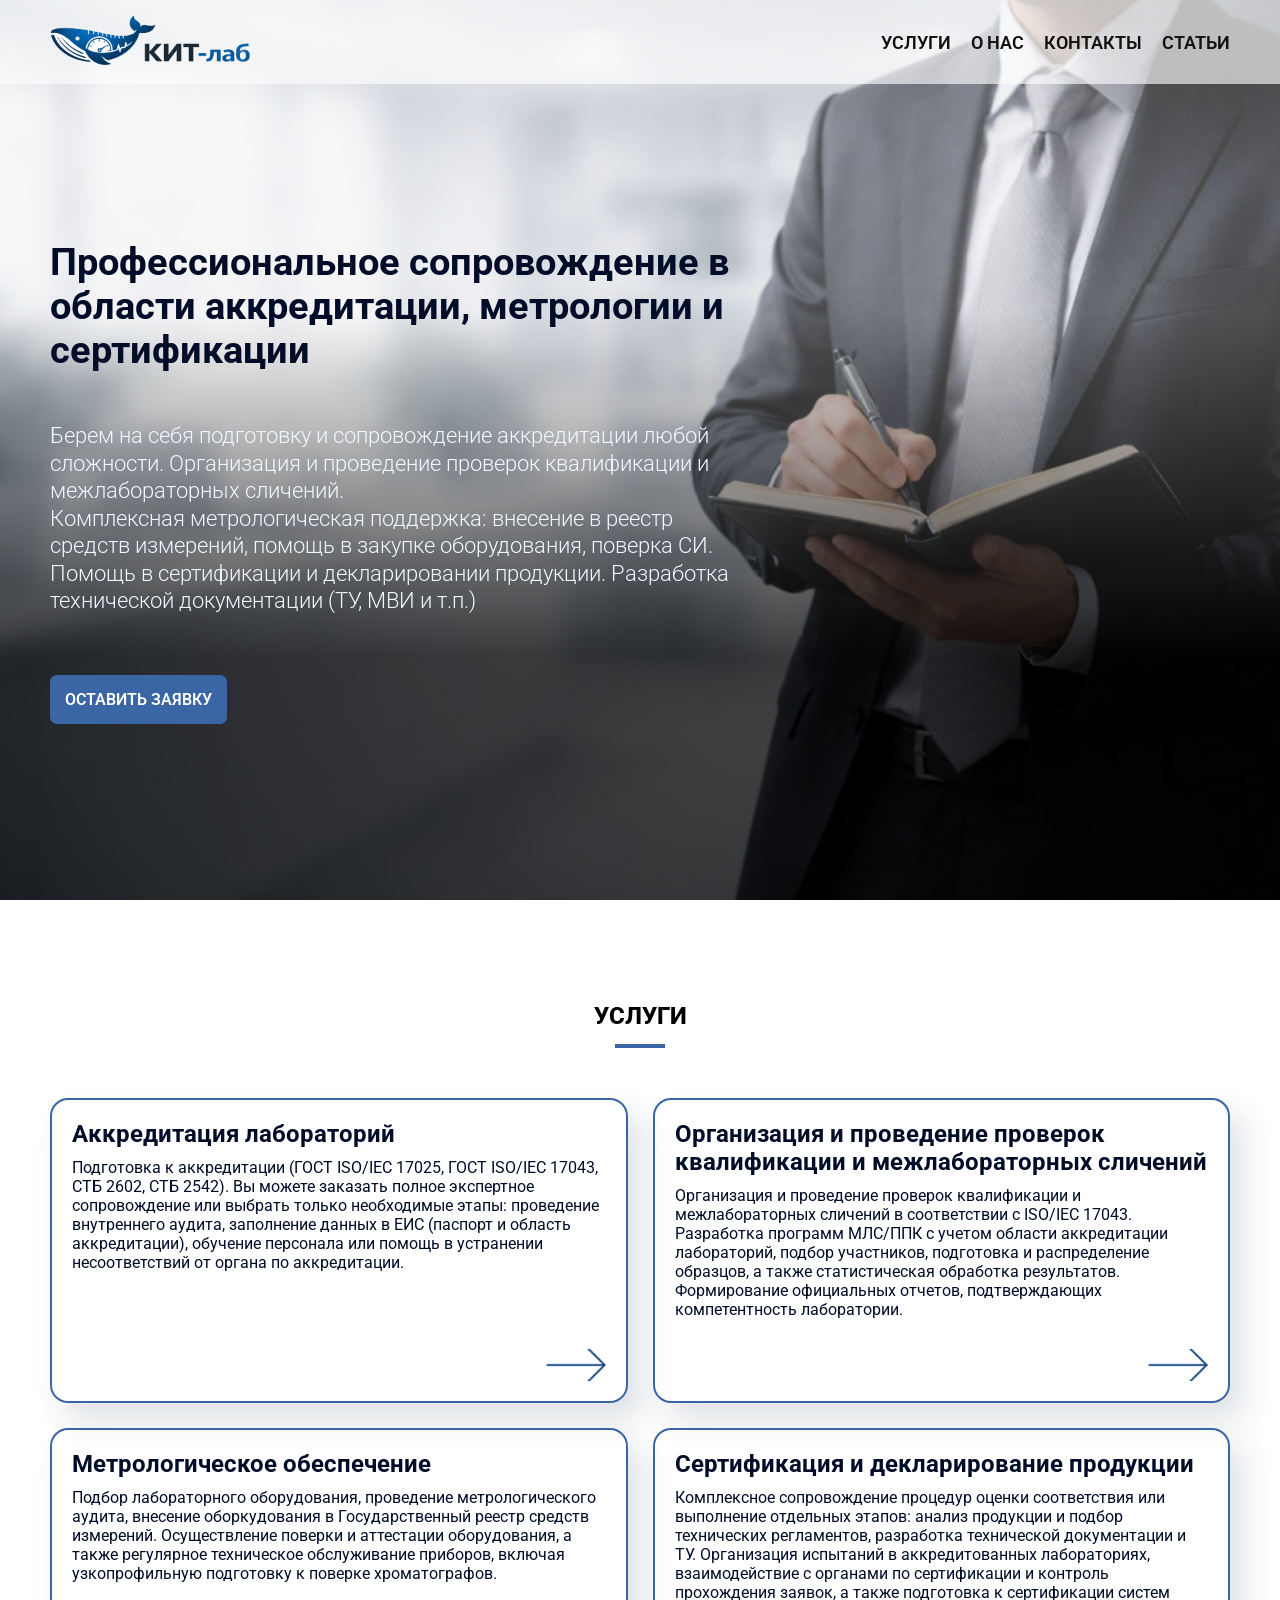
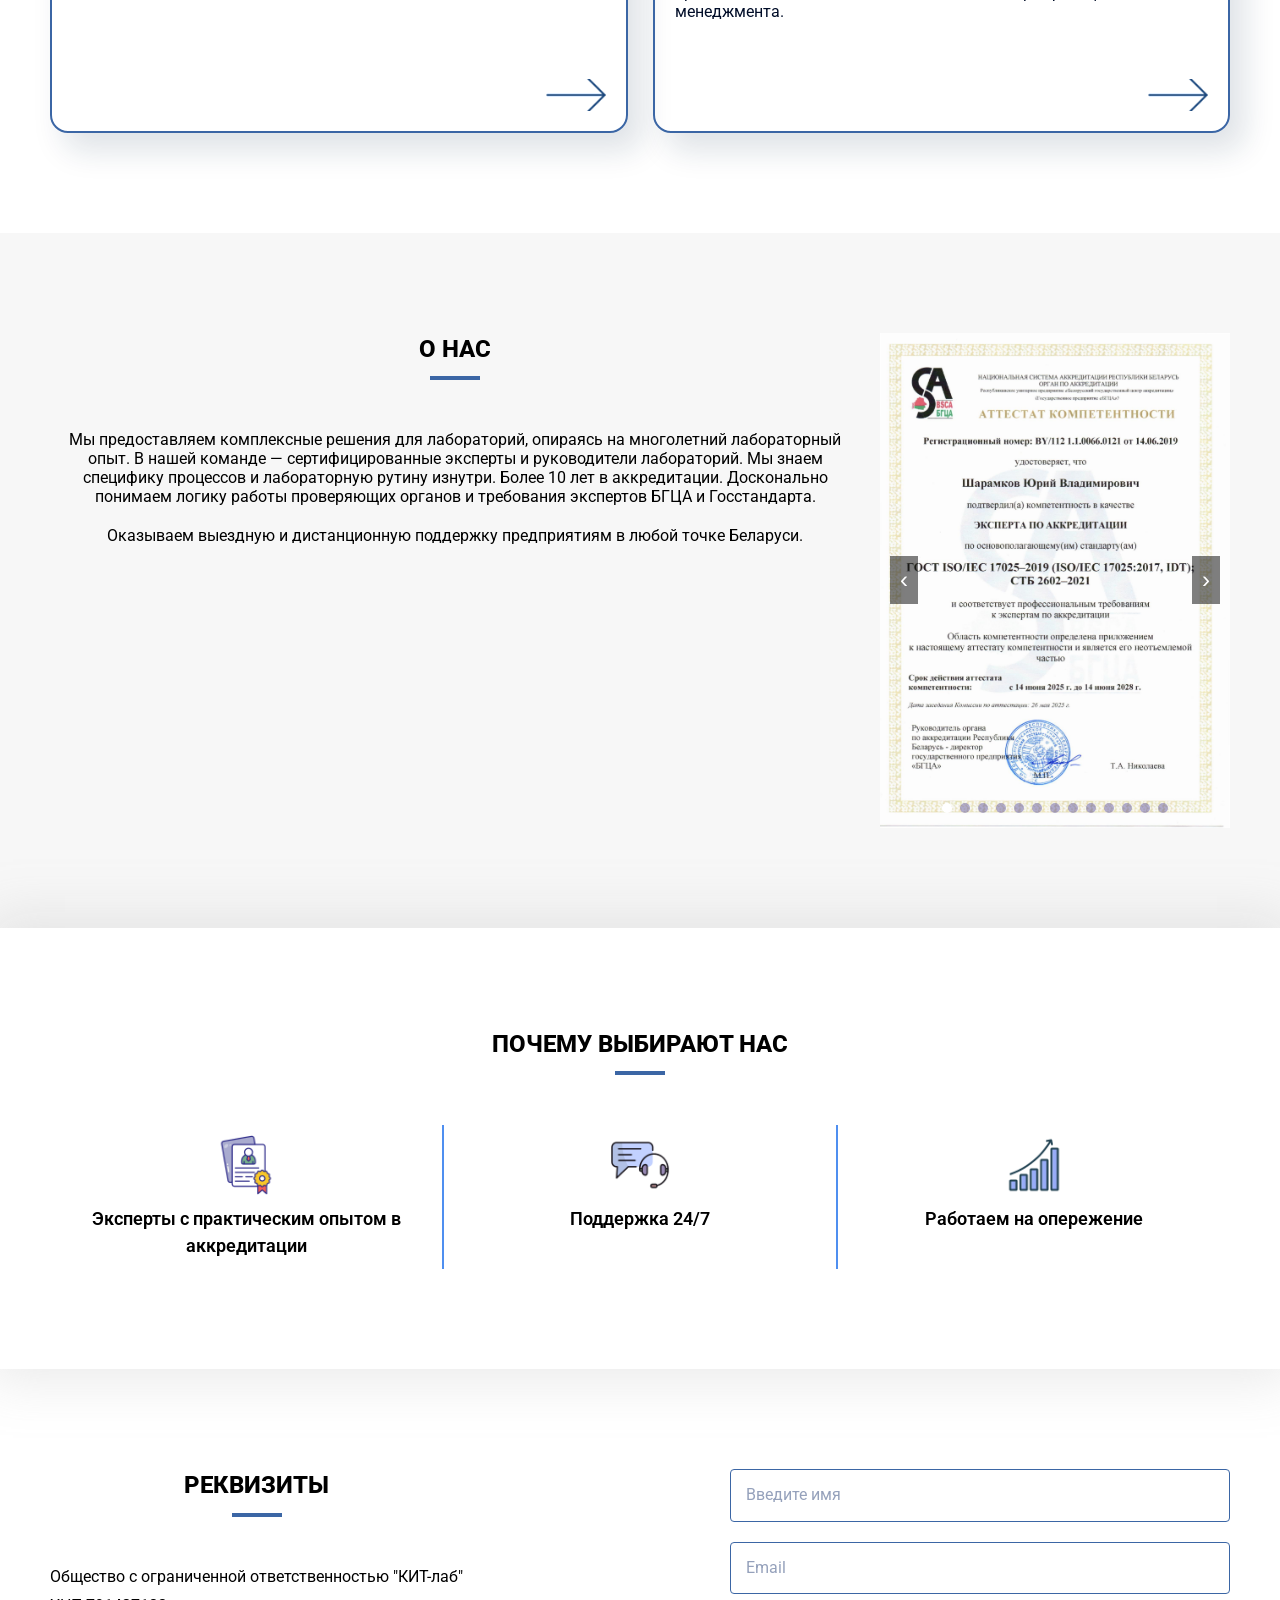
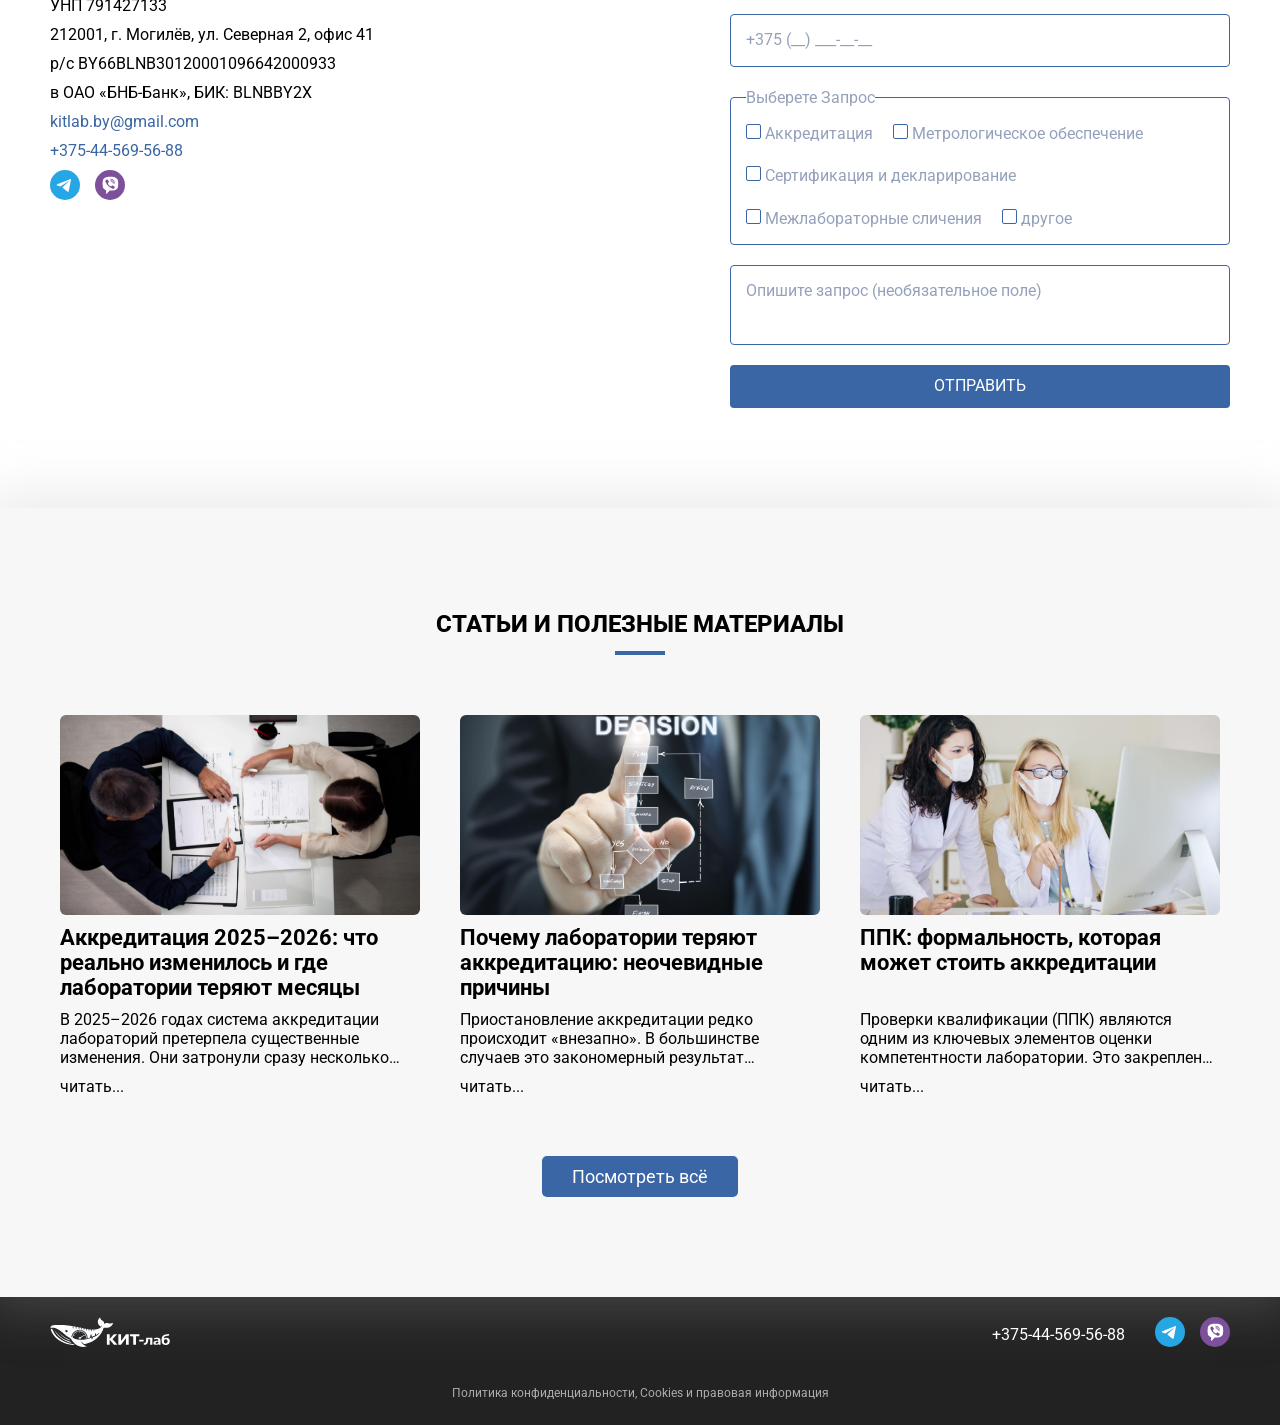
==== commit 9a72e3b5: "adaptiv fix" ====
--- a/index.html
+++ b/index.html
@@ -237,7 +237,7 @@
 										</div>
 										<div class="checkbox-item">
 											<input id="provaider" class="checkbox-input" type="checkbox" name="provider">
-											<label for="provaider" class="checkbox-label">межлабораторные сличения</label>
+											<label for="provaider" class="checkbox-label">Межлабораторные сличения</label>
 										</div>
 										<div class="checkbox-item">
 											<input id="other" class="checkbox-input" type="checkbox" name="other">
--- a/css/style.css
+++ b/css/style.css
@@ -682,6 +682,363 @@
 .policy-privacy:hover{
 	color: #ffffff;
 }
+
+/* ___главная */
+
+/* политика приватности */
+
+.privacy-wrapper p{
+	text-indent: 20px;
+	margin-bottom: 20px;
+}
+.privacy-wrapper h2{
+	text-align: center;
+	margin-bottom: 20px;
+}
+.privacy-wrapper ul{
+list-style: circle;
+margin-left: 50px;
+margin-bottom: 20px;
+}
+.aftor {
+	font-size: 8px;
+}
+/* _____политика приватности */
+
+
+/* Страницы услуг____ */
+.header-bg {
+	border-bottom: 1px solid var(--primary-color);
+}
+.breadcrumb {
+	padding: 30px 0px;
+}
+.breadcrumb ol {
+	display: flex;
+	flex-wrap: wrap;
+	gap: 5px;
+}
+.breadcrumb li:not(:last-child)::after {
+  display: inline-block;
+  content: ">";
+  margin-left: 5px;
+  color: #000000;
+}
+.breadcrumb li {
+	text-transform: uppercase;
+	color:#707682;
+	font-size: 16px;
+}
+
+.breadcrumb li > a {
+	color: var(--primary-color);
+}
+.consalt {
+	padding: 30px 0;
+}
+.consalt-title {
+	margin-bottom: 10px;
+	font-size: 26px;
+	text-align: center;
+}
+.consalt-sub-title{
+	font-size: 18px;
+	font-weight: 400;
+	margin-bottom: 30px;
+	text-align: center;
+}
+.accordion-item {
+margin-bottom: 16px;
+  border-radius: 16px;
+  background: rgba(255, 255, 255, 0.6);
+  backdrop-filter: blur(12px);
+  border: 2px solid var(--primary-color);
+  box-shadow: 0 8px 30px rgba(0, 0, 0, 0.05);
+  overflow: hidden;
+  transition: box-shadow 0.3s ease;
+}
+.accordion-item:hover {
+	box-shadow: 0 12px 40px rgba(0, 0, 0, 0.08);
+ }
+
+.accordion-header {
+	width: 100%;
+  padding: 22px 24px;
+  font-size: 18px;
+  font-weight: 500;
+  background: none;
+  border: none;
+  display: flex;
+  justify-content: space-between;
+  align-items: center;
+  cursor: pointer;
+}
+
+.accordion-title {
+	text-align: left;
+}
+.accordion-icon {
+	width: 18px;
+  height: 18px;
+  border-right: 2px solid #111;
+  border-bottom: 2px solid #111;
+  transform: rotate(45deg);
+  transition: all 0.4s ease-in-out;
+}
+.accordion-item.active .accordion-icon {
+  transform: rotate(-135deg);
+}
+.accordion-body {
+	height: 0;
+  overflow: hidden;
+  transition: height 0.4s ease;
+  padding-bottom: 10px;
+}
+.accordion-inner {
+  padding: 20px;
+  opacity: 0;
+  transform: translateY(-10px);
+  transition: 
+    opacity 0.3s ease,
+    transform 0.3s ease;
+}
+.accordion-item.active .accordion-inner {
+  opacity: 1;
+  transform: translateY(0);
+}
+.accordion-item.active .accordion-header{
+	background-color: var(--dark-blue-color);
+	color: #ffff;
+}
+
+.inner-foreword {
+	font-size: 18px;
+	font-weight: 600;
+	margin-bottom: 10px;
+}
+.inner-title {
+	padding-left: 10px;
+	font-size: 18px;
+	font-weight: 500;
+	margin-bottom: 10px;
+	line-height: 1.2;
+}
+.inner-list {
+	margin-left: 30px;	
+	margin-bottom: 20px;
+}
+.inner-item {
+	margin-bottom: 8px;
+}
+.inner-item::before {
+	content: "";
+	display: inline-block;
+	background: url(../img/icons/chek.png);
+	background-repeat: no-repeat;
+	background-position: center;
+	background-size: cover;
+	width: 19px;
+	height: 19px;
+	margin-right: 8px;
+}
+.inner-sub-text {
+	padding: 12px;
+	background-color: #214e9219;
+	border-radius: 18px;
+	max-width: 900px;
+	margin-bottom: 20px;
+}
+.accordion-link {
+	 display: flex;
+	 text-align: center;
+    justify-content: center;
+    align-items: center;
+	 background-color: var(--primary-color); 
+	color: #ffffff;
+	font-size: 20px; 
+	padding: 16px 10px;
+	max-width: 700px;
+	position: relative;
+	border-radius: 18px;
+	transition: transform 0.3s ease-in;
+}
+.accordion-link::after {
+	 content: '';
+	 position: absolute;
+	/* display: inline-block; */
+	width: 70px;
+	height: 40px;
+	background-image: url(../img/icons/whale1.png);
+	background-repeat: no-repeat;
+	background-size: contain;
+	background-position: center; 
+    top: -10%;
+    left: 90%;
+    opacity: 0;
+	 transition: all 0.3s ease-in-out;
+}
+.accordion-link:hover {
+	transform: translateY(-3px);
+}
+.accordion-link:hover::after {
+	opacity: 1;
+	transform: translateY(-30%);
+}
+/* ___Услуги консалтинг */
+
+/* Cтраница с новостями_________ */
+.stoty-wrap {
+	display: grid;
+	grid-template-columns: repeat(3, 1fr);
+	gap: 28px;
+	margin-bottom: 50px;
+}
+.story-box:first-child {
+	grid-column: span  2; 
+  /* grid-row: span 2; */
+}
+.stoty-wrap:nth-child(2) {
+	grid-column: span  1; 
+  grid-row: span 2;
+}
+.story-box{
+	display: flex;
+	flex-direction: column;
+	gap: 20px;
+	justify-content: space-between;
+}
+.story-img {
+	width: 100%;
+	object-fit: cover;
+	border-radius: 10px;
+}
+
+.story-title {
+	font-size: 22px;
+	margin-bottom: 20px;
+}
+.story-text {
+	display: -webkit-box;
+	line-clamp: 5;
+  -webkit-line-clamp: 5; /* Количество строк */
+  -webkit-box-orient: vertical;
+  overflow: hidden;
+}
+.story-btn {
+	width: 100%;
+	background-color: var(--primary-color);
+	color: #ffffff;
+	font-size: 18px;
+	border-radius: 5px;
+	padding: 10px 30px;
+	transition: all 0.2s ease-in-out;
+	text-align: center;
+}
+.story-btn:hover {
+	background-color: var(--txt-color);
+	transform: translateY(-3px);
+}
+
+/* _______________Cтраница с новостями */
+
+/* Страницы статей____*/
+
+.article__header {
+	margin-bottom: 20px;
+}
+
+.article-img {
+	max-width: 400px;
+	border-radius: 8px;
+	object-fit: cover;
+	box-shadow: -1px 4px 20px 12px rgba(34, 60, 80, 0.06);
+}
+.article__title {
+	font-size: 36px;
+}
+
+.article__section {
+	padding: 20px 0;
+	gap: 10px;
+}
+.article .img-box{
+	display: flex;
+	justify-content: space-between;
+	gap: 24px;
+	
+}
+.article__text {
+	font-size: 20px;
+	margin-bottom: 15px;
+}
+.article__list-item {
+	font-size: 18px;
+	margin-bottom: 10px;
+	margin-left: 25px;
+}
+.article__list-item::before {
+	content: "";
+	display: inline-block;
+	background: url(../img/icons/chek.png);
+	background-repeat: no-repeat;
+	background-position: center;
+	background-size: cover;
+	width: 19px;
+	height: 19px;
+	margin-right: 8px;
+}
+.article__divider {
+	background-color: var(--primary-color);
+}
+.article__subtitle {
+	margin-bottom: 25px;
+	font-weight: 600;
+	font-size: 30px;
+	text-align: center;
+}
+.article__text-subtitle {
+	font-size: 20px;
+	font-weight: 500;
+	line-height: 1.4;
+	margin-bottom: 12px;
+
+}
+.article__block {
+	margin-bottom: 10px;
+	display: flex;
+	flex-direction: column;
+	gap: 10px;
+}
+.article__subheading {
+	margin-top: 10px;
+	margin-bottom: 10px;
+}
+.article__highlight {
+	margin-bottom: 10px;
+	background-color: #214e9219;
+	border-radius: 18px;
+	padding: 10px 30px;
+	display: inline-block;
+	text-align: center;
+	align-self: flex-start;
+}
+.article__button {
+	display:inline-block;
+	background-color: var(--primary-color);
+	color: #ffffff;
+	font-size: 18px;
+	border-radius: 5px;
+	padding: 10px 30px;
+	transition: all 0.2s ease-in-out;
+	text-align: center;
+	margin: 20px 0;
+}
+.article__button:hover {
+	background-color: var(--txt-color);
+	transform: translateY(-3px);
+}
+
+/*_____ Страницы статей*/
 
 
 
@@ -766,6 +1123,9 @@
 	align-self: center;
 }
 /* страница новостей	 */
+.article__title {
+	font-size: 28px;
+}
 .article .img-box{
 	align-self: center;
 	flex-direction: column;
@@ -777,6 +1137,10 @@
 }
 .article__button {
 	align-self: center;
+}
+.stoty-wrap {
+ grid-template-columns: repeat(2, 1fr);
+
 }
 }
 /* адаптив телефон */
@@ -808,366 +1172,24 @@
 		flex-direction: column;
 		gap: 10px;
 	}
+	.stoty-wrap {
+ grid-template-columns: repeat(1, 1fr);
+}
+.story-box:first-child {
+	grid-column: span  1; 
+
+}
+.stoty-wrap:nth-child(2) {
+	grid-column: span  1; 
+  grid-row: span 1;
+}
+.article__header {
+	text-align: center;
+}
 }
 @media screen and (max-width: 370px) {
 	.footer-wrapper {
 		flex-direction: column;
 }
-}
-
-/* ___главная */
-
-/* политика приватности */
-
-.privacy-wrapper p{
-	text-indent: 20px;
-	margin-bottom: 20px;
-}
-.privacy-wrapper h2{
-	text-align: center;
-	margin-bottom: 20px;
-}
-.privacy-wrapper ul{
-list-style: circle;
-margin-left: 50px;
-margin-bottom: 20px;
-}
-.aftor {
-	font-size: 8px;
-}
-/* _____политика приватности */
-
-
-/* Страницы услуг____ */
-.header-bg {
-	border-bottom: 1px solid var(--primary-color);
-}
-.breadcrumb {
-	padding: 30px 0px;
-}
-.breadcrumb ol {
-	display: flex;
-	flex-wrap: wrap;
-	gap: 5px;
-}
-.breadcrumb li:not(:last-child)::after {
-  display: inline-block;
-  content: ">";
-  margin-left: 5px;
-  color: #000000;
-}
-.breadcrumb li {
-	text-transform: uppercase;
-	color:#707682;
-	font-size: 16px;
-}
-
-.breadcrumb li > a {
-	color: var(--primary-color);
-}
-.consalt {
-	padding: 30px 0;
-}
-.consalt-title {
-	margin-bottom: 10px;
-	font-size: 26px;
-	text-align: center;
-}
-.consalt-sub-title{
-	font-size: 18px;
-	font-weight: 400;
-	margin-bottom: 30px;
-	text-align: center;
-}
-.accordion-item {
-margin-bottom: 16px;
-  border-radius: 16px;
-  background: rgba(255, 255, 255, 0.6);
-  backdrop-filter: blur(12px);
-  border: 2px solid var(--primary-color);
-  box-shadow: 0 8px 30px rgba(0, 0, 0, 0.05);
-  overflow: hidden;
-  transition: box-shadow 0.3s ease;
-}
-.accordion-item:hover {
-	box-shadow: 0 12px 40px rgba(0, 0, 0, 0.08);
- }
-
-.accordion-header {
-	width: 100%;
-  padding: 22px 24px;
-  font-size: 18px;
-  font-weight: 500;
-  background: none;
-  border: none;
-  display: flex;
-  justify-content: space-between;
-  align-items: center;
-  cursor: pointer;
-}
-
-.accordion-title {
-	text-align: left;
-}
-.accordion-icon {
-	width: 18px;
-  height: 18px;
-  border-right: 2px solid #111;
-  border-bottom: 2px solid #111;
-  transform: rotate(45deg);
-  transition: all 0.4s ease-in-out;
-}
-.accordion-item.active .accordion-icon {
-  transform: rotate(-135deg);
-}
-.accordion-body {
-	height: 0;
-  overflow: hidden;
-  transition: height 0.4s ease;
-  padding-bottom: 10px;
-}
-.accordion-inner {
-  padding: 20px;
-  opacity: 0;
-  transform: translateY(-10px);
-  transition: 
-    opacity 0.3s ease,
-    transform 0.3s ease;
-}
-.accordion-item.active .accordion-inner {
-  opacity: 1;
-  transform: translateY(0);
-}
-.accordion-item.active .accordion-header{
-	background-color: var(--dark-blue-color);
-	color: #ffff;
-}
-
-.inner-foreword {
-	font-size: 18px;
-	font-weight: 600;
-	margin-bottom: 10px;
-}
-.inner-title {
-	padding-left: 10px;
-	font-size: 18px;
-	font-weight: 500;
-	margin-bottom: 10px;
-	line-height: 1.2;
-}
-.inner-list {
-	margin-left: 30px;	
-	margin-bottom: 20px;
-}
-.inner-item {
-	margin-bottom: 8px;
-}
-.inner-item::before {
-	content: "";
-	display: inline-block;
-	background: url(../img/icons/chek.png);
-	background-repeat: no-repeat;
-	background-position: center;
-	background-size: cover;
-	width: 19px;
-	height: 19px;
-	margin-right: 8px;
-}
-.inner-sub-text {
-	padding: 12px;
-	background-color: #214e9219;
-	border-radius: 18px;
-	max-width: 900px;
-	margin-bottom: 20px;
-}
-.accordion-link {
-	 display: flex;
-    justify-content: center;
-    align-items: center;
-	 background-color: var(--primary-color); 
-	color: #ffffff;
-	font-size: 20px; 
-	padding: 16px 10px;
-	max-width: 700px;
-	position: relative;
-	border-radius: 18px;
-	transition: transform 0.3s ease-in;
-}
-.accordion-link::after {
-	 content: '';
-	 position: absolute;
-	/* display: inline-block; */
-	width: 70px;
-	height: 40px;
-	background-image: url(../img/icons/whale1.png);
-	background-repeat: no-repeat;
-	background-size: contain;
-	background-position: center; 
-    top: -10%;
-    left: 90%;
-    opacity: 0;
-	 transition: all 0.3s ease-in-out;
-}
-.accordion-link:hover {
-	transform: translateY(-3px);
-}
-.accordion-link:hover::after {
-	opacity: 1;
-	transform: translateY(-30%);
-}
-/* ___Услуги консалтинг */
-
-/* Cтраница с новостями_________ */
-.stoty-wrap {
-	display: grid;
-	grid-template-columns: repeat(3, 1fr);
-	gap: 28px;
-	margin-bottom: 50px;
-}
-.story-box:first-child {
-	grid-column: span  2; 
-  /* grid-row: span 2; */
-}
-.stoty-wrap:nth-child(2) {
-	grid-column: span  1; 
-  grid-row: span 2;
-}
-.story-box{
-	display: flex;
-	flex-direction: column;
-	gap: 20px;
-	justify-content: space-between;
-}
-.story-img {
-	width: 100%;
-	object-fit: cover;
-	border-radius: 10px;
-}
-
-.story-title {
-	font-size: 22px;
-	margin-bottom: 20px;
-}
-.story-text {
-	display: -webkit-box;
-	line-clamp: 5;
-  -webkit-line-clamp: 5; /* Количество строк */
-  -webkit-box-orient: vertical;
-  overflow: hidden;
-}
-.story-btn {
-	width: 100%;
-	background-color: var(--primary-color);
-	color: #ffffff;
-	font-size: 18px;
-	border-radius: 5px;
-	padding: 10px 30px;
-	transition: all 0.2s ease-in-out;
-	text-align: center;
-}
-.story-btn:hover {
-	background-color: var(--txt-color);
-	transform: translateY(-3px);
-}
-
-/* _______________Cтраница с новостями */
-
-/* Страницы статей____*/
-
-.article__header {
-	margin-bottom: 20px;
-}
-
-.article-img {
-	max-width: 400px;
-	border-radius: 8px;
-	object-fit: cover;
-	box-shadow: -1px 4px 20px 12px rgba(34, 60, 80, 0.06);
-}
-.article__title {
-	font-size: 36px;
-}
-
-.article__section {
-	padding: 20px 0;
-	gap: 10px;
-}
-.article .img-box{
-	display: flex;
-	justify-content: space-between;
-	gap: 24px;
-	
-}
-.article__text {
-	font-size: 20px;
-	letter-spacing: 1.4;
-	margin-bottom: 15px;
-}
-.article__list-item {
-	font-size: 18px;
-	margin-bottom: 10px;
-	margin-left: 25px;
-}
-.article__list-item::before {
-	content: "";
-	display: inline-block;
-	background: url(../img/icons/chek.png);
-	background-repeat: no-repeat;
-	background-position: center;
-	background-size: cover;
-	width: 19px;
-	height: 19px;
-	margin-right: 8px;
-}
-.article__divider {
-	background-color: var(--primary-color);
-}
-.article__subtitle {
-	margin-bottom: 25px;
-	font-weight: 600;
-	font-size: 30px;
-	text-align: center;
-}
-.article__text-subtitle {
-	font-size: 20px;
-	font-weight: 500;
-	line-height: 1.4;
-	margin-bottom: 12px;
-
-}
-.article__block {
-	margin-bottom: 10px;
-	display: flex;
-	flex-direction: column;
-	gap: 10px;
-}
-.article__subheading {
-	margin-top: 10px;
-	margin-bottom: 10px;
-}
-.article__highlight {
-	margin-bottom: 10px;
-	background-color: #214e9219;
-	border-radius: 18px;
-	padding: 10px 30px;
-	display: inline-block;
-	text-align: center;
-	align-self: flex-start;
-}
-.article__button {
-	display:inline-block;
-	background-color: var(--primary-color);
-	color: #ffffff;
-	font-size: 18px;
-	border-radius: 5px;
-	padding: 10px 30px;
-	transition: all 0.2s ease-in-out;
-	text-align: center;
-	margin: 20px 0;
-}
-.article__button:hover {
-	background-color: var(--txt-color);
-	transform: translateY(-3px);
-}
-
-/*_____ Страницы статей*/+
+}
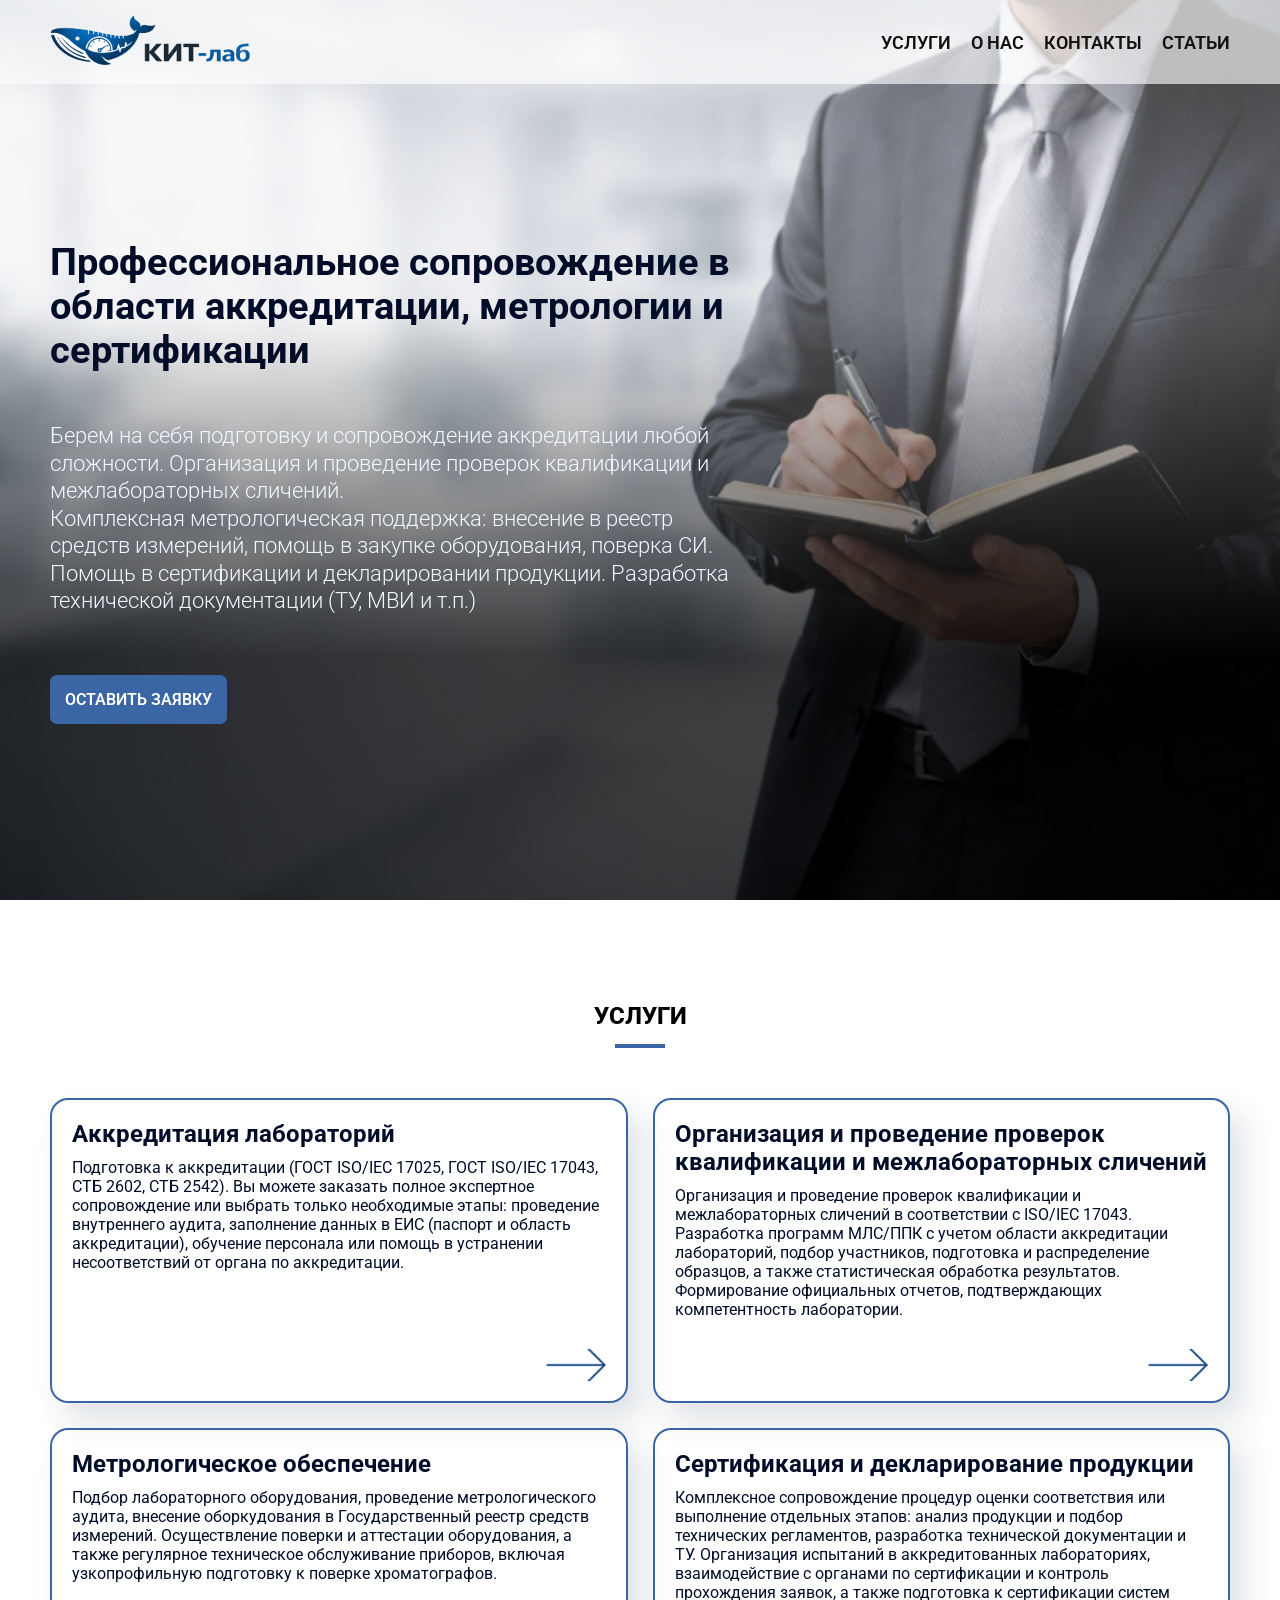
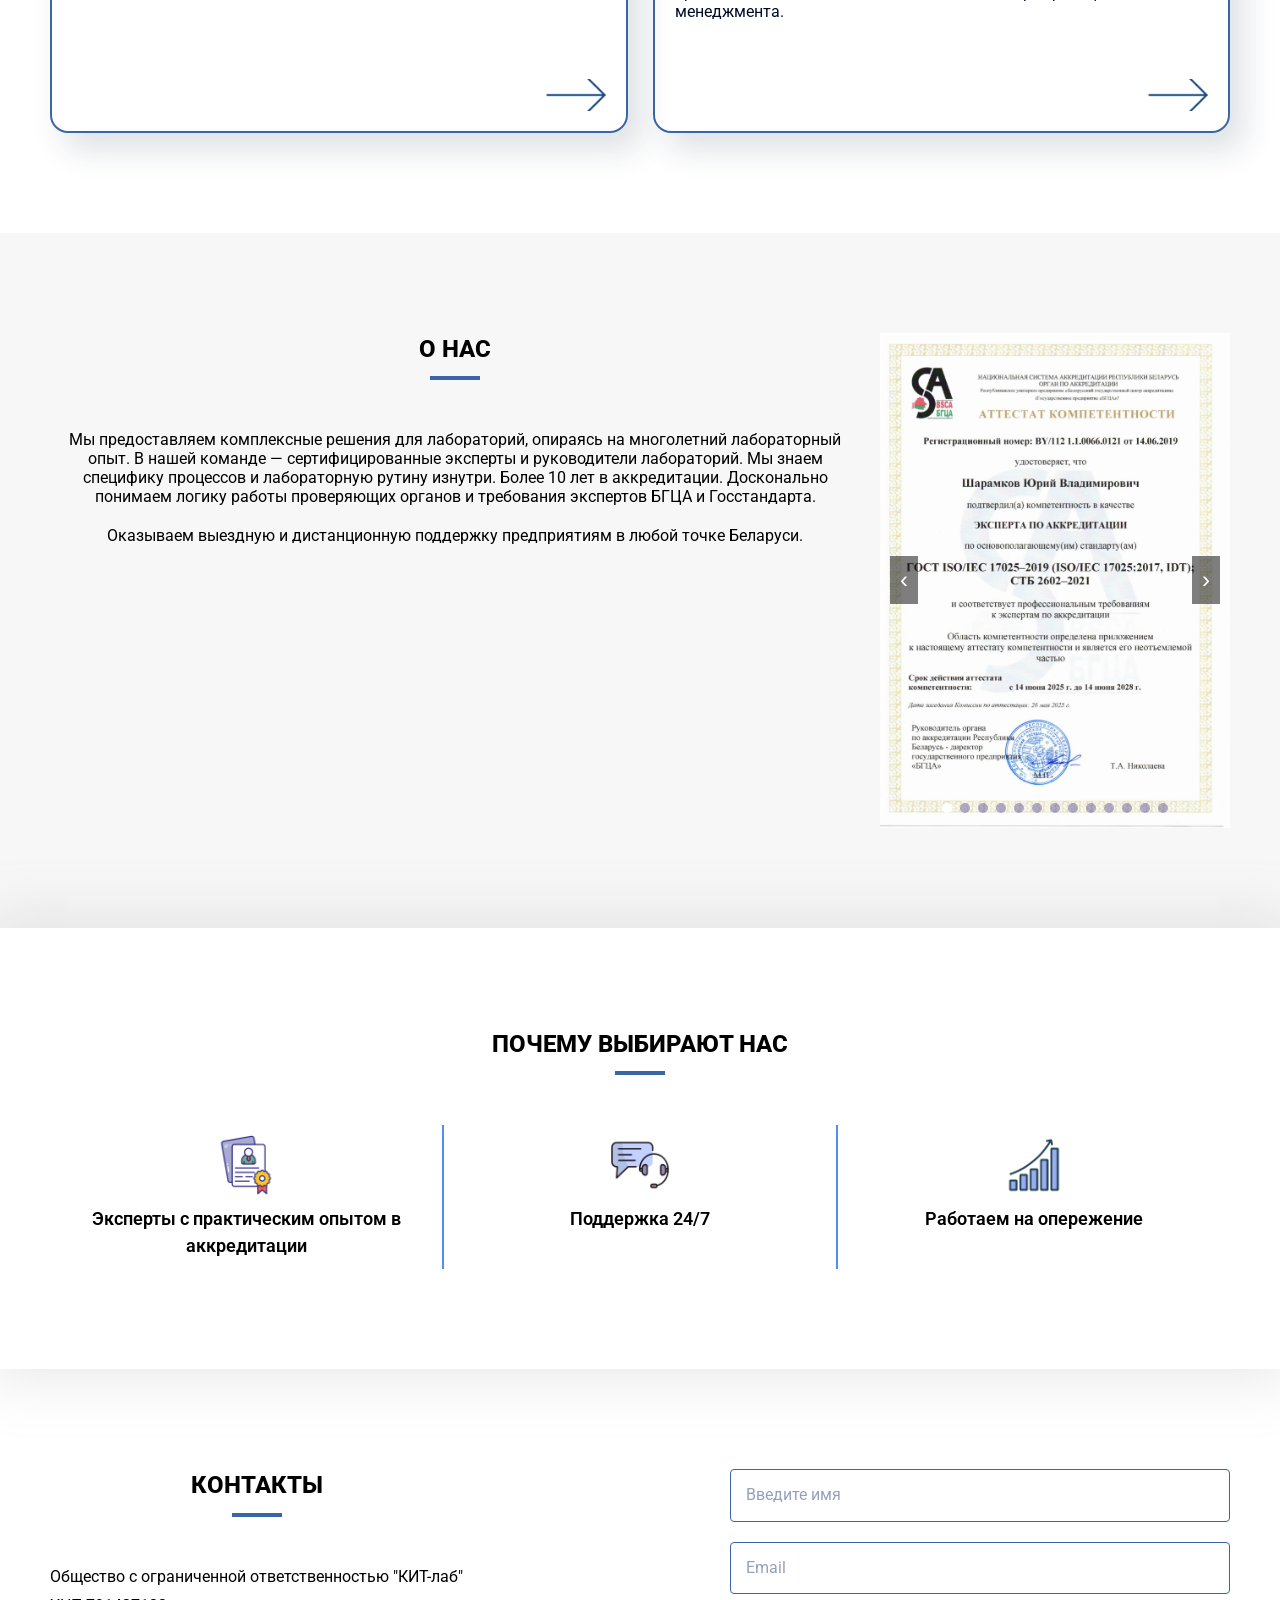
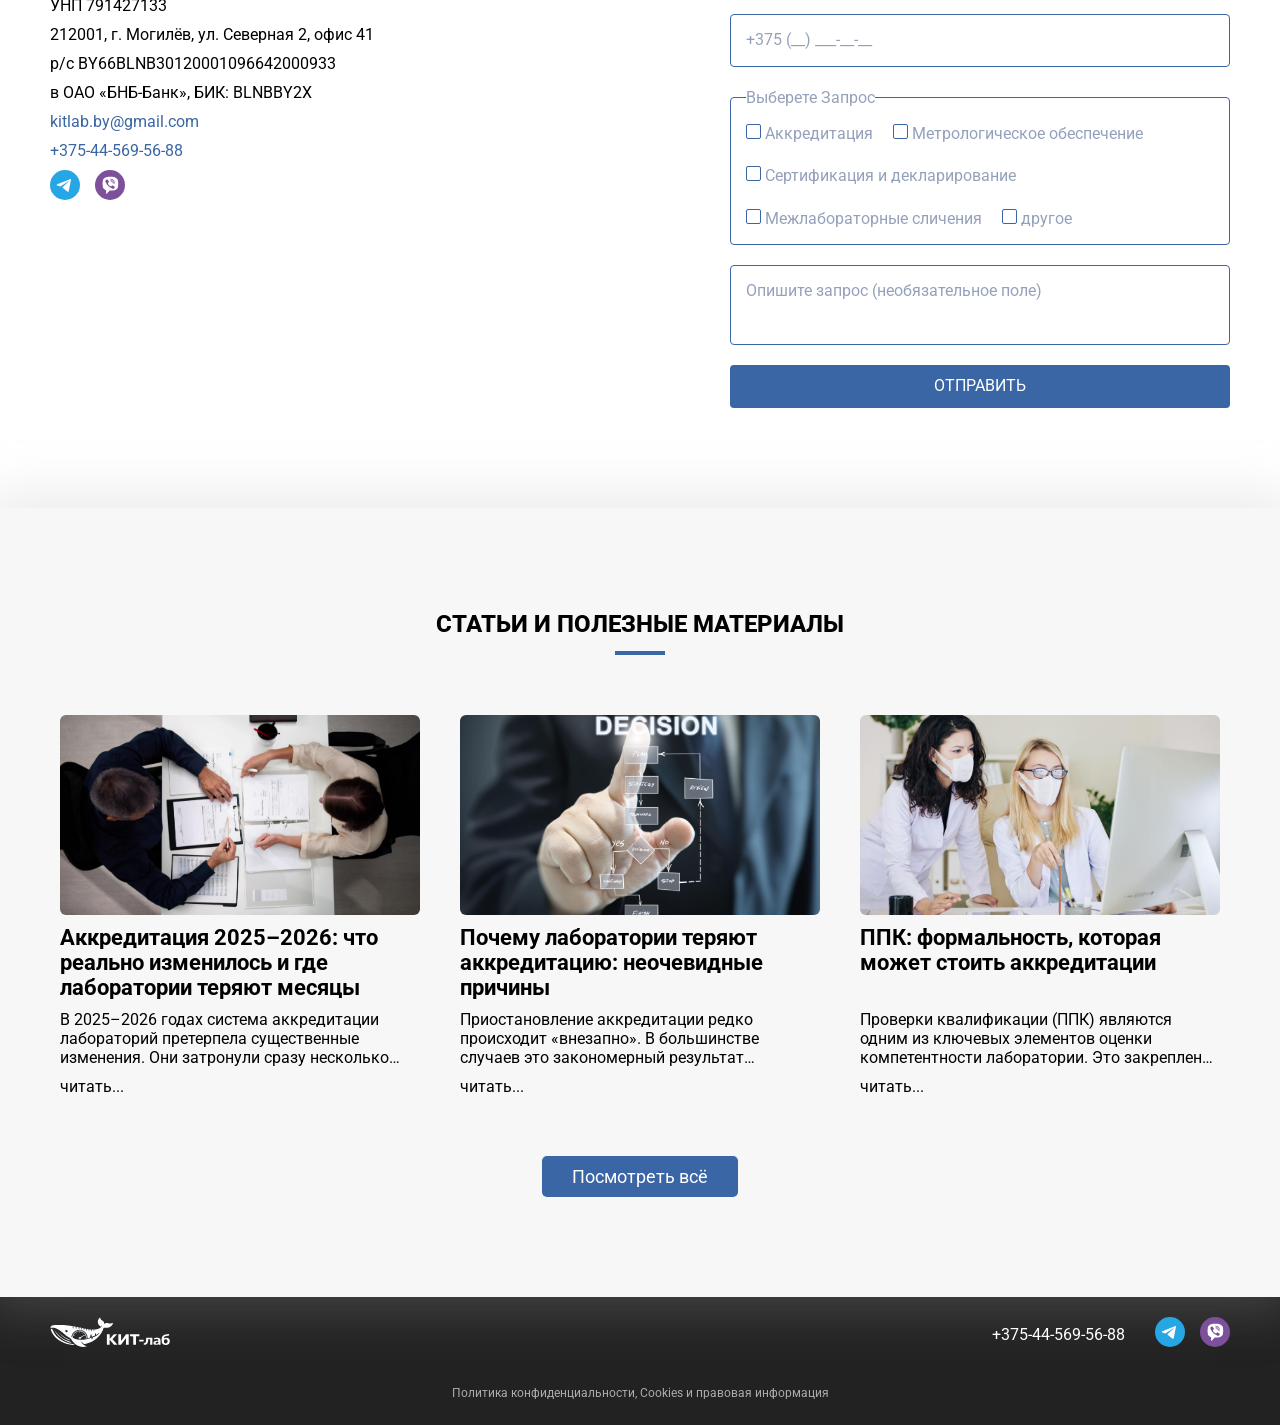
==== commit 5e285480: "fix img error" ====
--- a/index.html
+++ b/index.html
@@ -155,7 +155,7 @@
 								<img src="img/sertificats/1.10.jpg" class="slide">
 								<img src="img/sertificats/1.11.jpg" class="slide">
 								<img src="img/sertificats/1.12.jpg" class="slide">
-								<img src="img/sertificats/1.2.jpg" class="slide">
+								<img src="img/sertificats/1.02.jpg" class="slide">
 							</div>
 							<div class="dots"></div>
 							<button class="prev">‹</button>
@@ -190,7 +190,7 @@
 				<div class="container">
 					<div class="contact-wrapper">
 						<div class="contact-info">
-							<h2 class="title">реквизиты</h2>
+							<h2 class="title">контакты</h2>
 							<span class="line"></span>
 							<ul class="contact-list">
 								<li>Общество с ограниченной ответственностью "КИТ-лаб"</li>
--- a/css/style.css
+++ b/css/style.css
@@ -15,7 +15,6 @@
 	text-decoration: none;
 }
 a:visited {
-	color: inherit;
   text-decoration: none;
 }
 ul, ol {
@@ -367,10 +366,6 @@
 
 /* секция Why */
 .why {
-	
-	background-image: url(../img/iloveimg-background-removed/);
-	background-repeat: no-repeat;
-	background-size: cover;
 	box-shadow: 0px 0px 50px 12px rgba(172, 172, 172, 0.26);
 }
 
@@ -1176,12 +1171,12 @@
  grid-template-columns: repeat(1, 1fr);
 }
 .story-box:first-child {
-	grid-column: span  1; 
+	grid-column: auto; 
 
 }
 .stoty-wrap:nth-child(2) {
-	grid-column: span  1; 
-  grid-row: span 1;
+	grid-column: auto; 
+  grid-row: auto;
 }
 .article__header {
 	text-align: center;
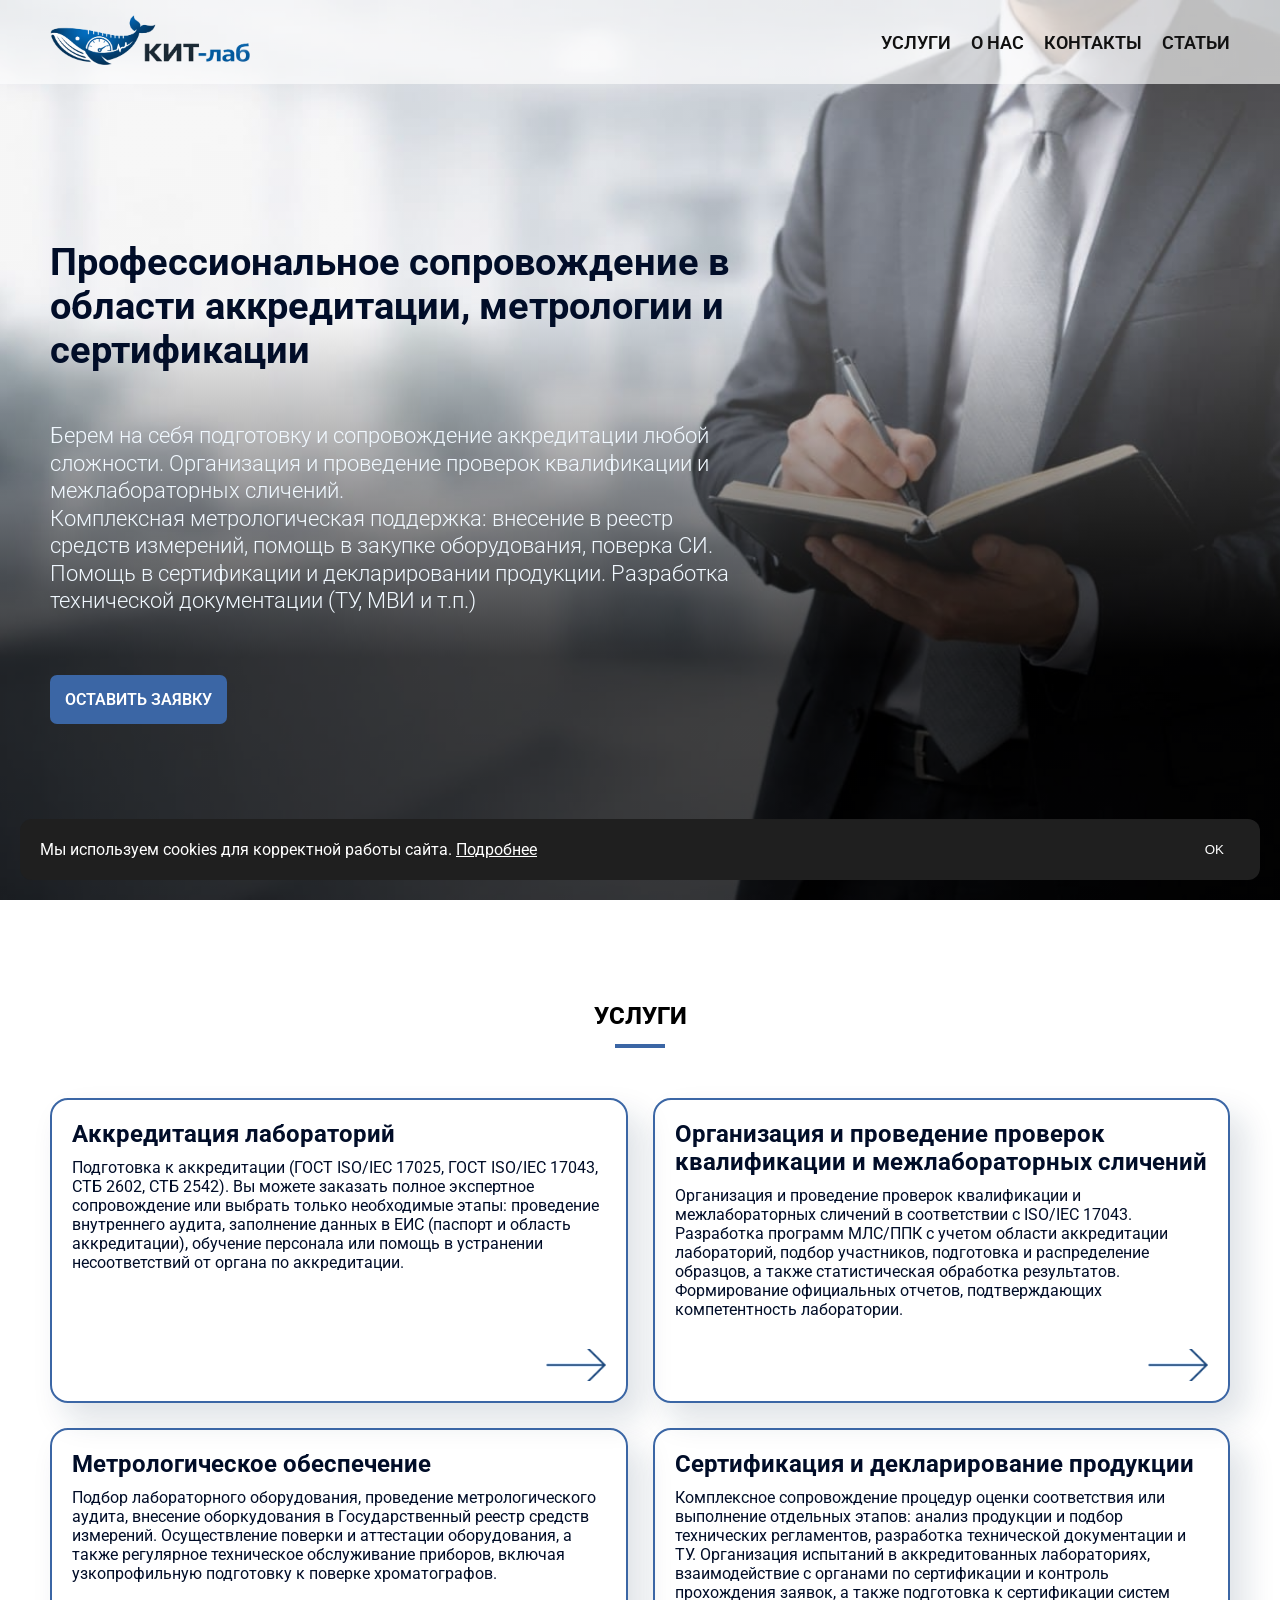
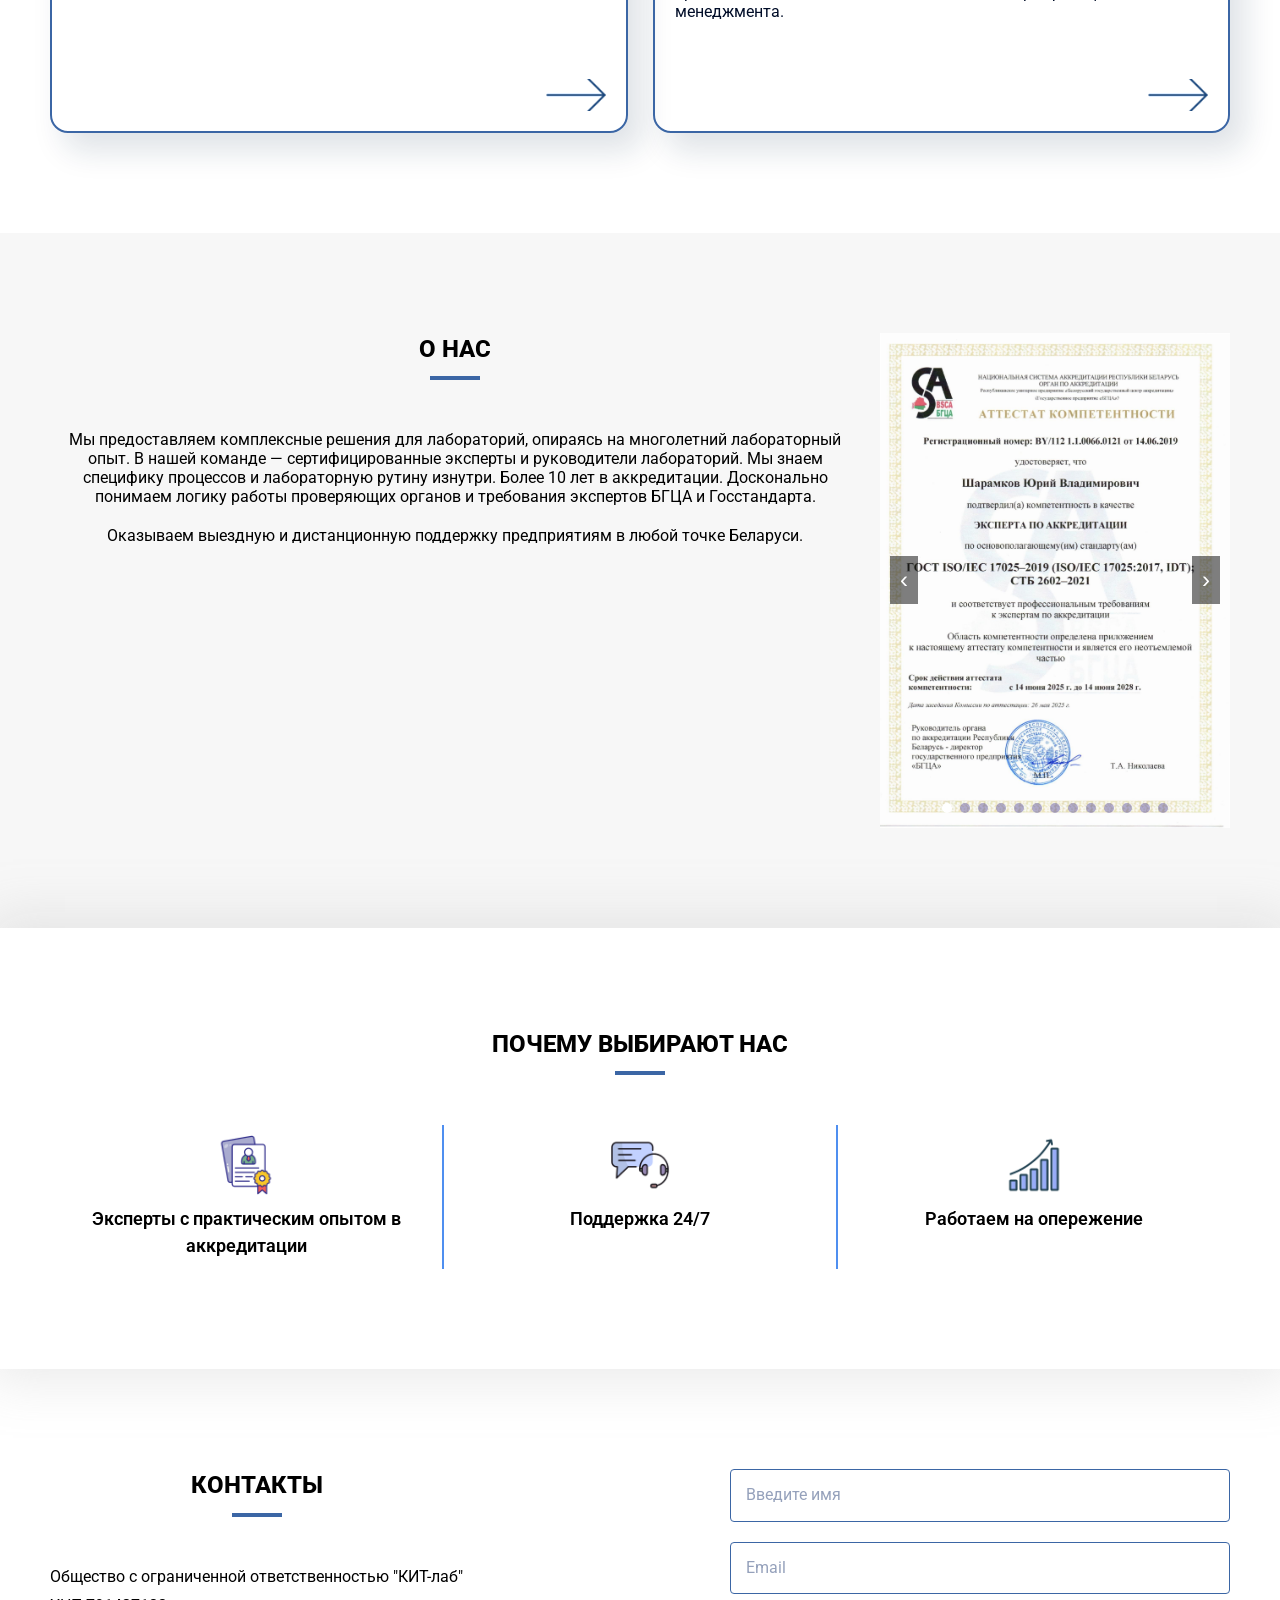
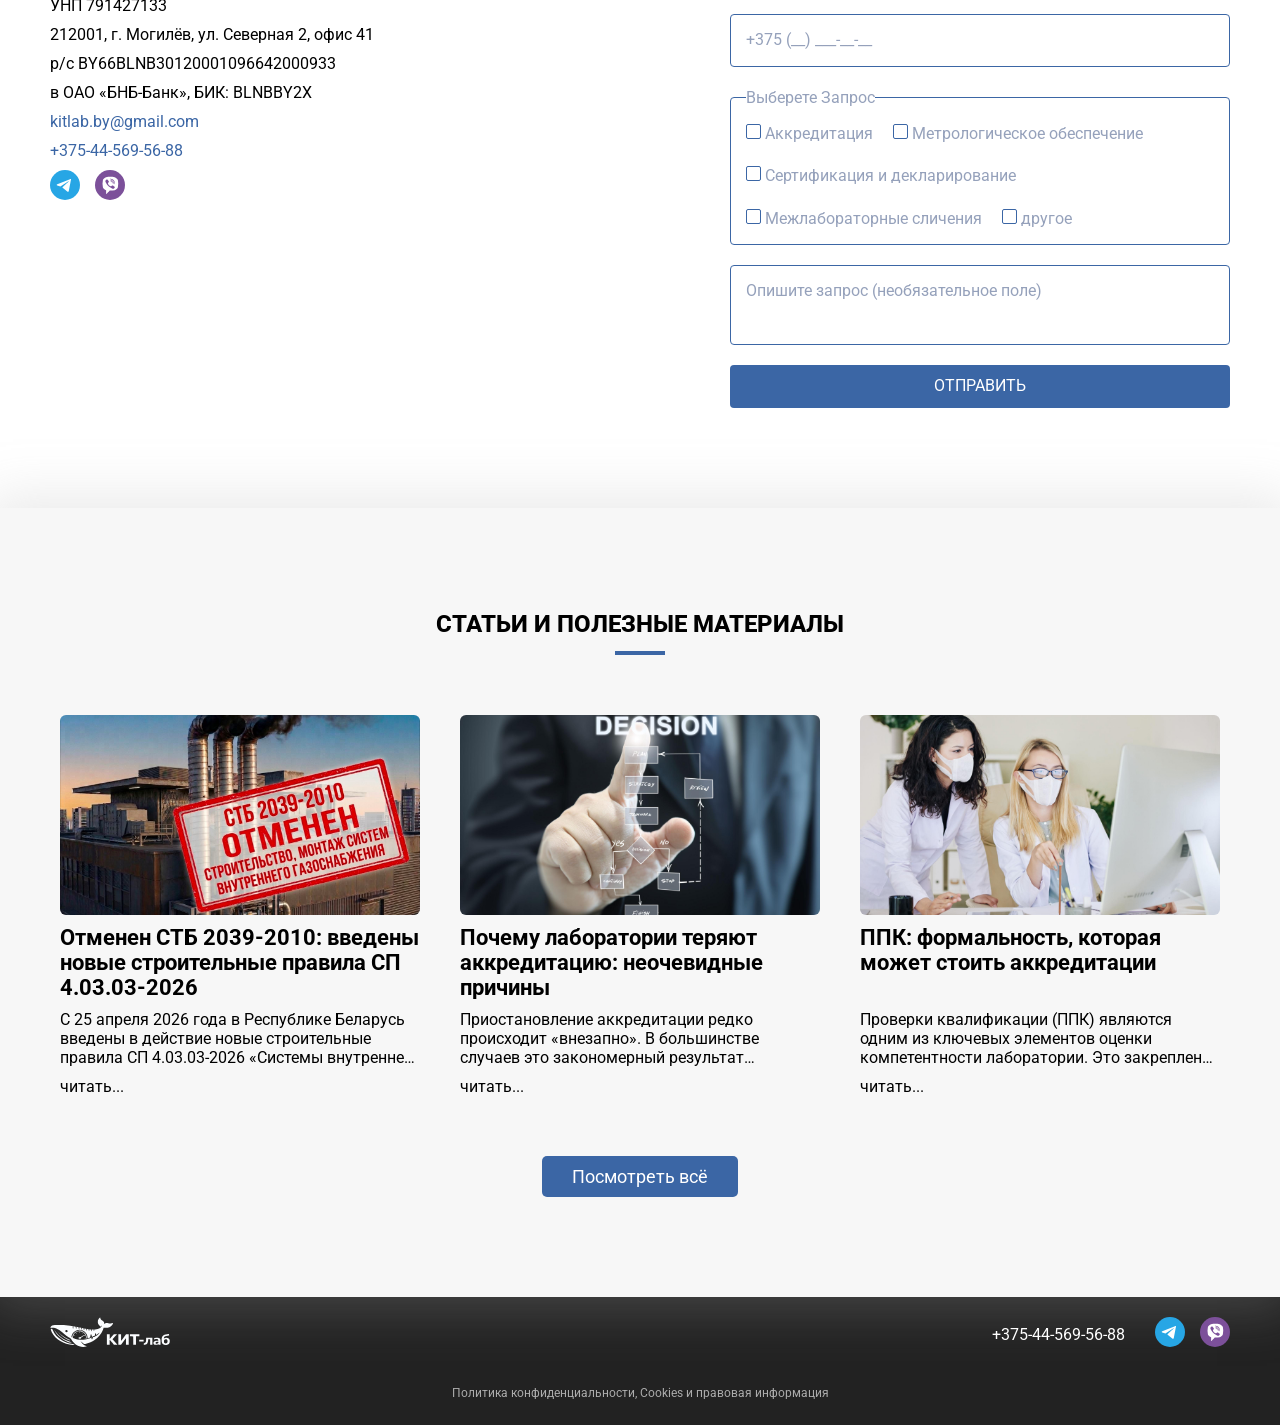
==== commit d90567d8: "SEO" ====
--- a/index.html
+++ b/index.html
@@ -4,13 +4,28 @@
 <head>
 	<meta charset="UTF-8">
 	<meta name="viewport" content="width=device-width, initial-scale=1.0">
+	
+	<title>Аккредитация лабораторий, метрология и сертификация в Беларуси | КИТ-лаб</title>
+	
+	<meta name="description"
+		content="Аккредитация лабораторий, метрология, сертификация и ППК в Беларуси. Подготовка по ГОСТ ISO/IEC 17025 и сопровождение аккредитации.">
+	<meta name="keywords"
+	content="аккредитация лабораторий, ГОСТ ISO/IEC 17025, метрология, поверка СИ, ППК, МЛС, сертификация продукции, КИТ-лаб">
+	<meta property="og:type" content="website">
+	<meta property="og:title" content="КИТ-лаб">
+	<meta property="og:description" content="Аккредитация лабораторий, метрология, ППК и сертификация">
+	<meta property="og:image" content="https://kit-lab.by/img/preview.jpg">
+	<meta property="og:image:width" content="1200">
+	<meta property="og:image:height" content="630">
+	<meta property="og:url" content="https://kit-lab.by">
+	<link rel="icon" href="/favicon.ico" sizes="any">
+	<link rel="icon" type="image/svg+xml" href="/favicon.svg">
+	<link rel="canonical" href="https://kit-lab.by/">
 	<link rel="preconnect" href="https://fonts.googleapis.com">
 	<link rel="preconnect" href="https://fonts.gstatic.com" crossorigin>
 	<link href="https://fonts.googleapis.com/css2?family=Roboto:ital,wght@0,100..900;1,100..900&display=swap"
 		rel="stylesheet">
 	<link rel="stylesheet" href="./css/style.css">
-	<title>Поверка средств измерений и консалтинг лабораторий в РБ | КИТ-лаб</title>
-
 </head>
 
 <body>
@@ -51,7 +66,6 @@
 						Разработка технической документации (ТУ, МВИ и
 						т.п.) </h2>
 					<div class="btn-block">
-						<!-- <button class="hero-button">Направления</button> -->
 						<a class="hero-button" href="#contact">Оставить заявку</a>
 					</div>
 				</div>
@@ -200,7 +214,7 @@
 								<li>в ОАО «БНБ-Банк», БИК: BLNBBY2X</li>
 								<li><a class="cont-link" href="mailto:kitlab.by@gmail.com">kitlab.by@gmail.com</a></li>
 								<li><a class="cont-link" href="tel:+375445695688">+375-44-569-56-88</a></li>
-								
+
 							</ul>
 							<ul class="contact-list-flex">
 								<li>
@@ -260,22 +274,16 @@
 					<div class="useful-wrapper">
 						<h2 class="useful-title title">Статьи и полезные материалы</h2>
 						<span class="line"></span>
-						<!-- <p class="useful-text text">Lorem ipsum dolor sit amet consectetur, adipisicing elit. Blanditiis
-							voluptatem itaque in eos repellendus voluptate incidunt commodi sunt quo error. Quod sit totam
-							ipsam a minus illum delectus id esse autem nobis?</p> -->
 						<div class="news-wrapper">
 							<div class="news-card-wrapper">
 								<article class="news-card">
-									<img class="news-img" src="img/news/1.jpg" alt="">
+									<img class="news-img" src="img/news/6.jpg" alt="">
 									<div class="new-info">
-										<h3 class="news-title">Аккредитация 2025–2026: что реально изменилось и где лаборатории
-											теряют месяцы</h3>
-										<p class="news-text">В 2025–2026 годах система аккредитации лабораторий претерпела
-											существенные изменения.
-											Они затронули сразу несколько уровней:
+										<h3 class="news-title">Отменен СТБ 2039-2010: введены новые строительные правила СП 4.03.03-2026</h3>
+										<p class="news-text">С 25 апреля 2026 года в Республике Беларусь введены в действие новые строительные правила СП 4.03.03-2026 «Системы внутреннего газоснабжения зданий и сооружений. Контроль качества работ». Документ введен впервые взамен СТБ 2039-2010 и СТБ 2020-2009 (раздел 9)
 										</p>
 									</div>
-									<a class="news-link" href="news1.html">читать...</a>
+									<a class="news-link" href="news6.html">читать...</a>
 
 								</article>
 								<article class="news-card">
@@ -338,7 +346,16 @@
 		</div>
 
 	</footer>
-
+	<div class="cookie-banner">
+		<p>
+			Мы используем cookies для корректной работы сайта.
+			<a href="privacy-policy.html">Подробнее</a>
+		</p>
+
+		<button class="cookie-btn">
+			OK
+		</button>
+	</div>
 	<script src="./js/main.js"></script>
 
 </body>
--- a/css/style.css
+++ b/css/style.css
@@ -681,7 +681,10 @@
 /* ___главная */
 
 /* политика приватности */
-
+.privacy-wrapper h1{
+	margin: 25px 0;
+
+}
 .privacy-wrapper p{
 	text-indent: 20px;
 	margin-bottom: 20px;
@@ -694,6 +697,9 @@
 list-style: circle;
 margin-left: 50px;
 margin-bottom: 20px;
+}
+.aftor-box{
+display: flex;
 }
 .aftor {
 	font-size: 8px;
@@ -890,7 +896,7 @@
 }
 .story-box:first-child {
 	grid-column: span  2; 
-  /* grid-row: span 2; */
+  /* grid-row: span 1; */
 }
 .stoty-wrap:nth-child(2) {
 	grid-column: span  1; 
@@ -901,6 +907,9 @@
 	flex-direction: column;
 	gap: 20px;
 	justify-content: space-between;
+}
+.story-box:nth-child(2) .story-img{
+	flex-grow: 1;
 }
 .story-img {
 	width: 100%;
@@ -1005,8 +1014,11 @@
 	gap: 10px;
 }
 .article__subheading {
+	font-size: 22px;
+	font-weight: 600;
 	margin-top: 10px;
 	margin-bottom: 10px;
+	text-align: center;
 }
 .article__highlight {
 	margin-bottom: 10px;
@@ -1035,7 +1047,40 @@
 
 /*_____ Страницы статей*/
 
-
+/* cookie ____*/
+.cookie-banner {
+	position: fixed;
+	bottom: 20px;
+	left: 20px;
+	right: 20px;
+	display: none;
+	align-items: center;
+	justify-content: space-between;
+	gap: 20px;
+
+	padding: 15px 20px;
+
+	background: #1f1f1f;
+	color: #fff;
+
+	border-radius: 12px;
+
+	z-index: 1000;
+}
+
+.cookie-banner a {
+	color: #fff;
+	text-decoration: underline;
+}
+
+.cookie-btn {
+	padding: 8px 16px;
+	border: none;
+	cursor: pointer;
+	border-radius: 6px;
+	color: #ffffff;
+}
+/* _____ cookie*/
 
 /* адаптив для планшетов */
 @media screen and (max-width: 768px ) {
@@ -1137,6 +1182,16 @@
  grid-template-columns: repeat(2, 1fr);
 
 }
+
+/* cookie */
+ .cookie-banner {
+    flex-direction: column;
+    align-items: flex-start;
+  }
+
+  .cookie-btn {
+    width: 100%;
+  }
 }
 /* адаптив телефон */
 @media screen and (max-width: 576px){
@@ -1187,4 +1242,5 @@
 		flex-direction: column;
 }
 
-}+}
+
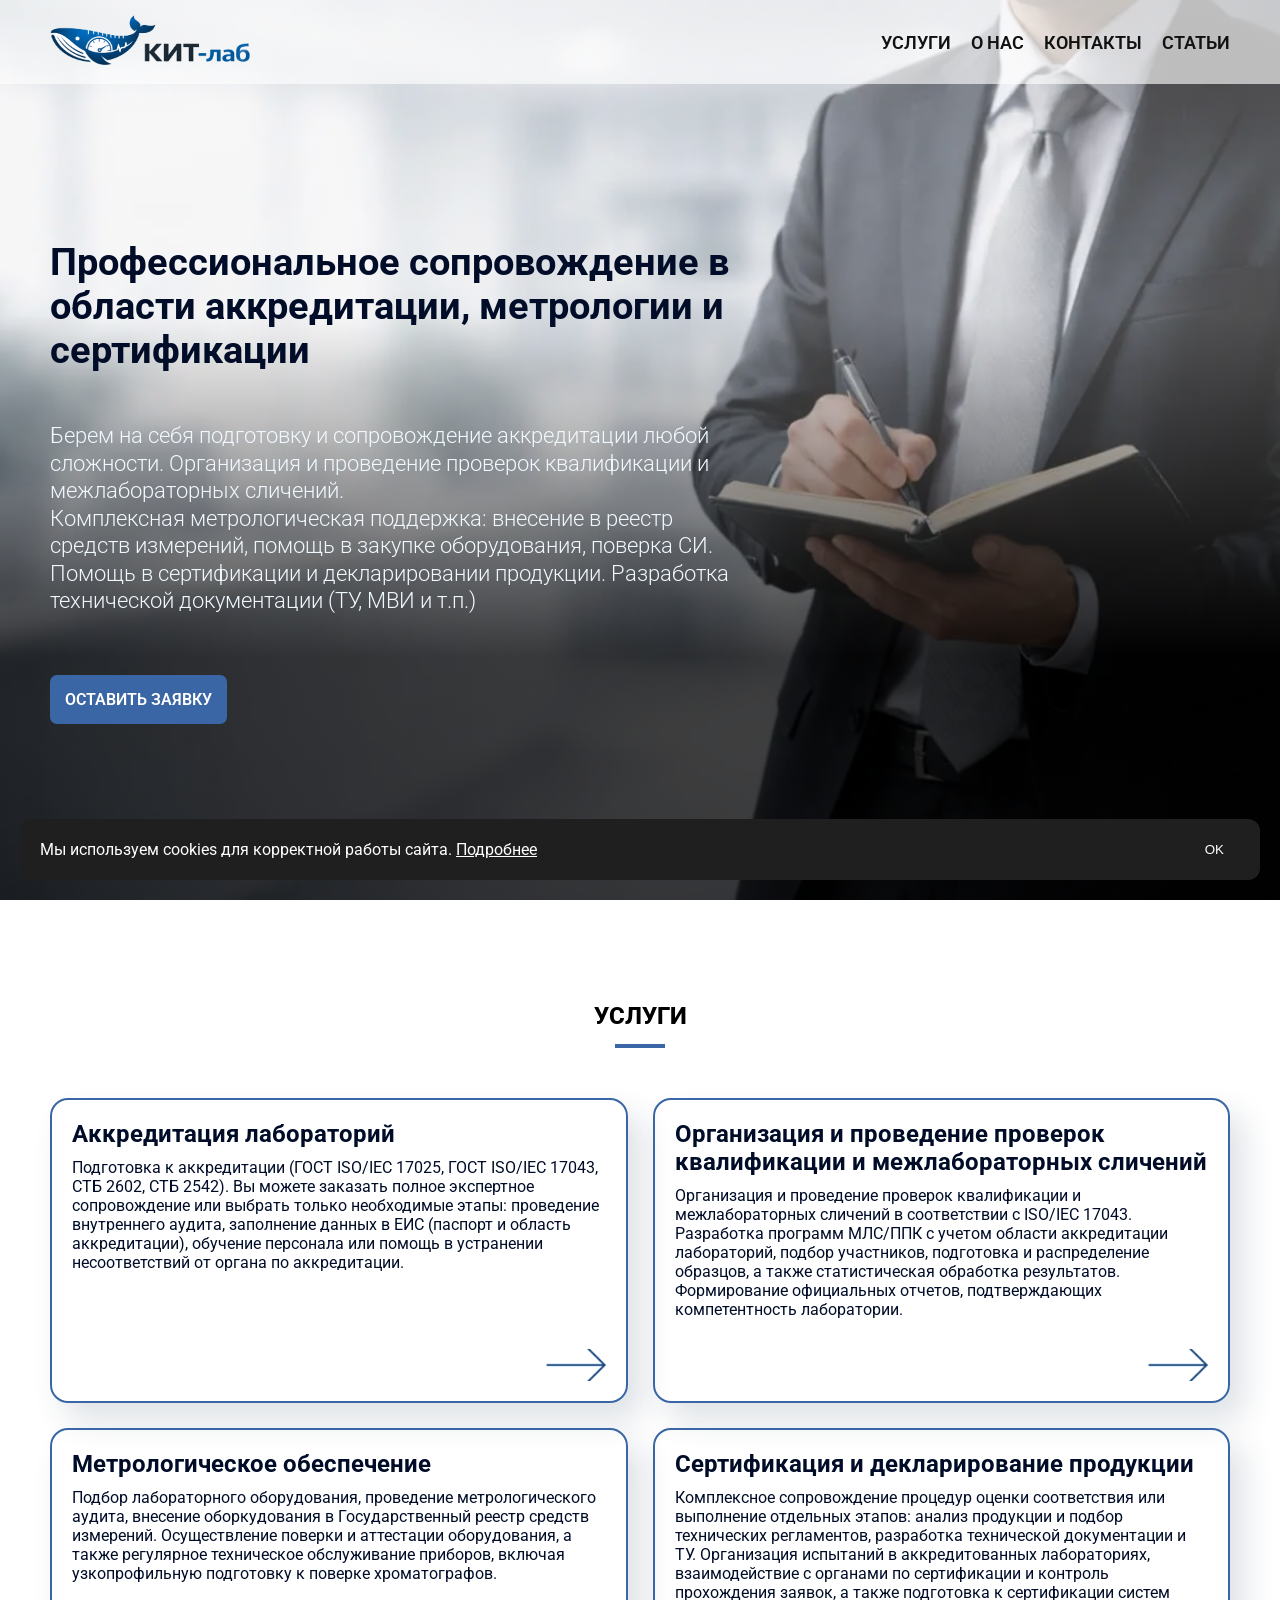
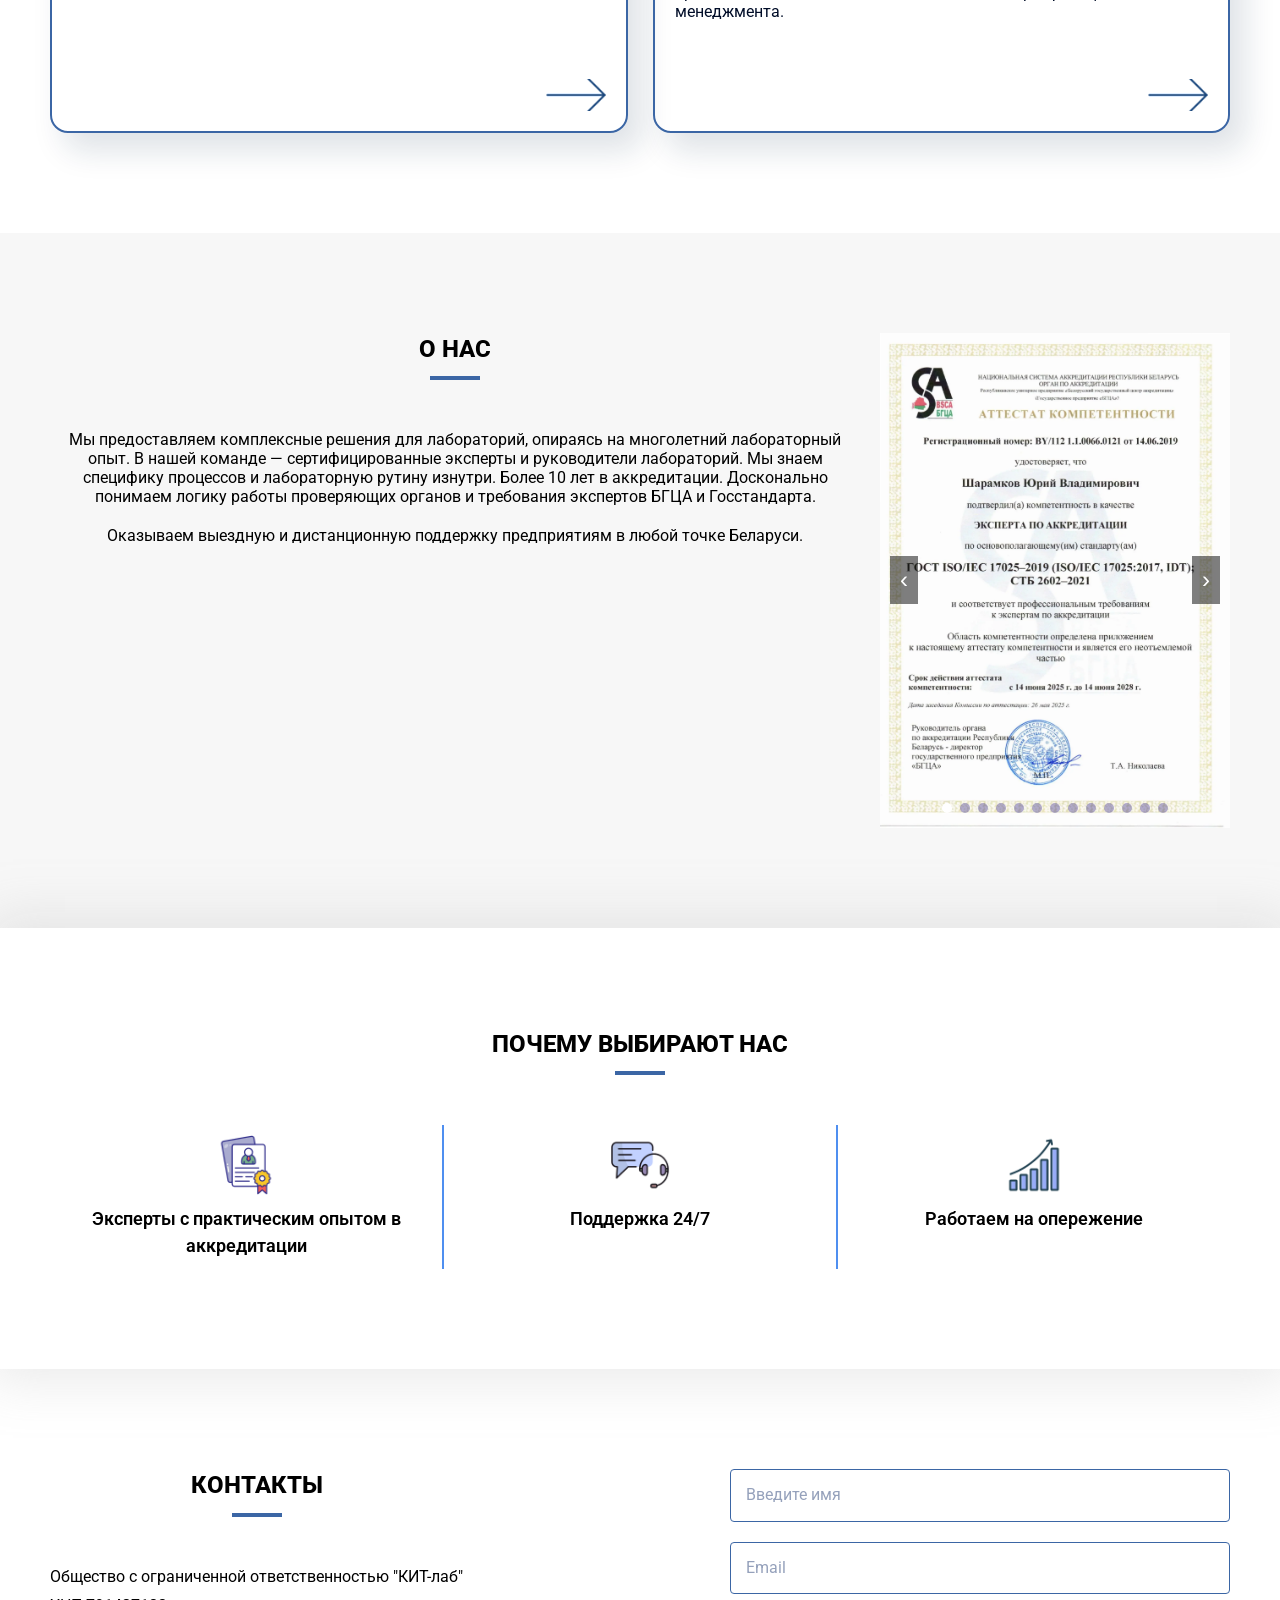
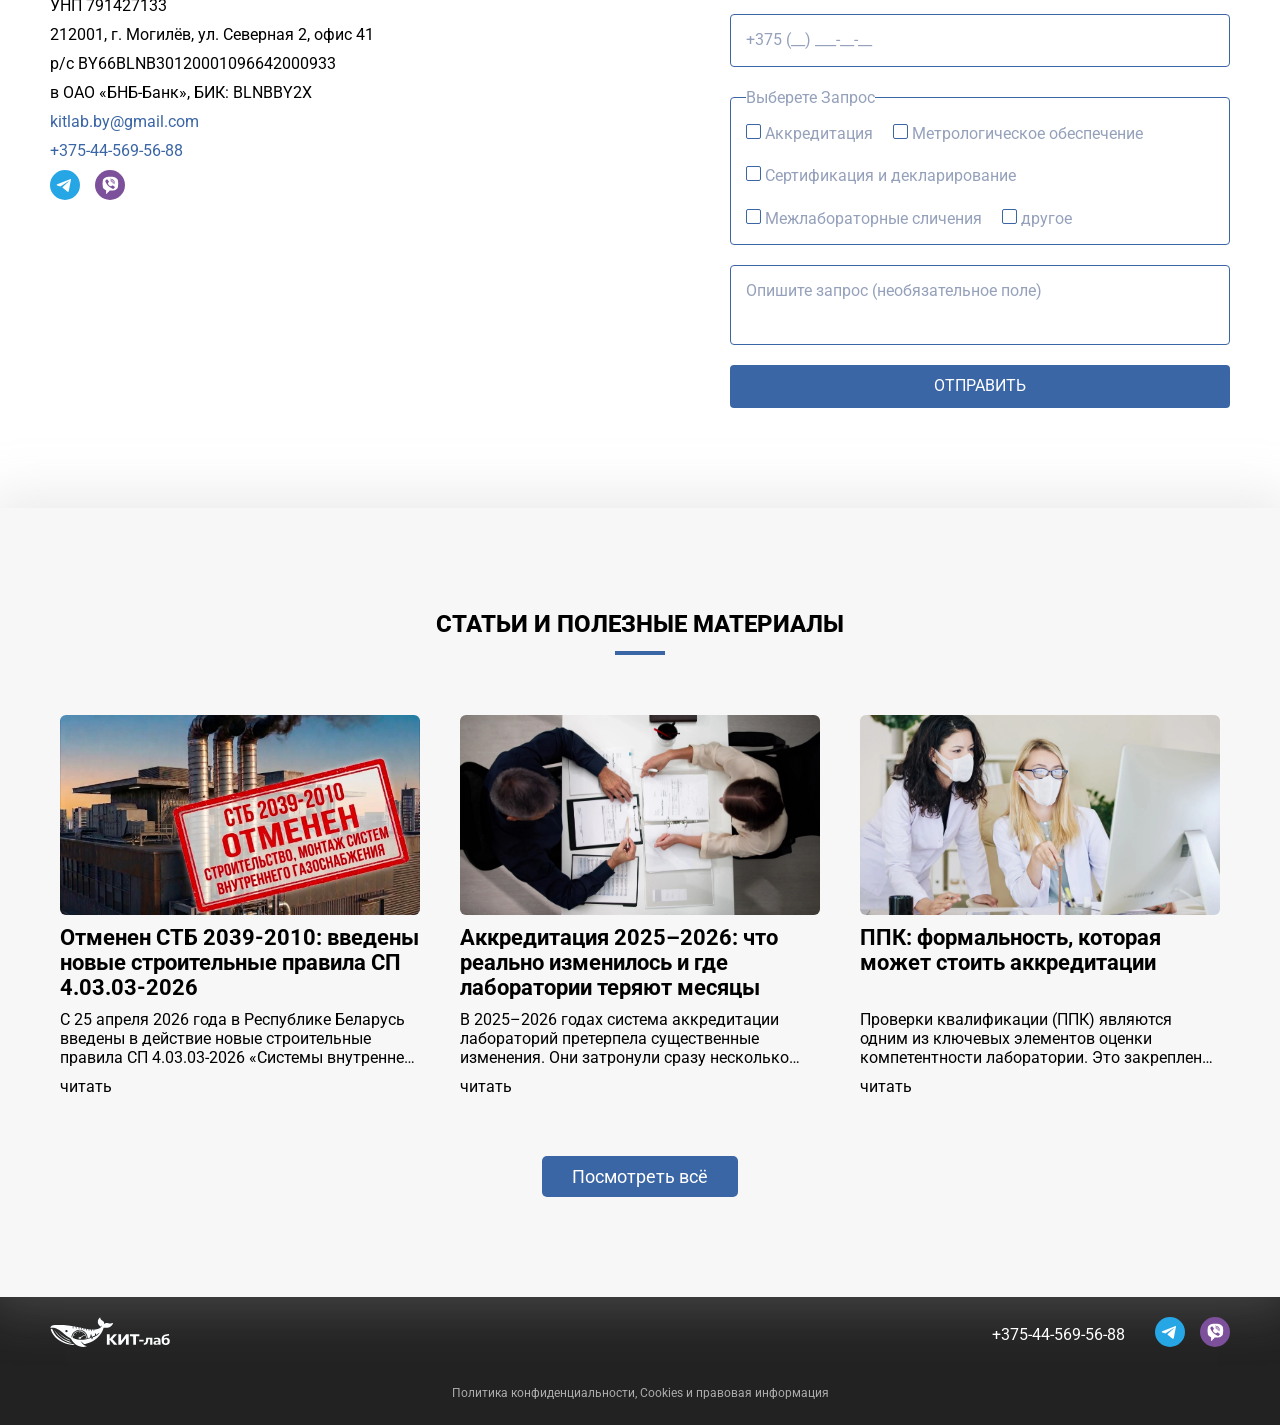
==== commit 3edb6979: "realize" ====
--- a/index.html
+++ b/index.html
@@ -4,13 +4,13 @@
 <head>
 	<meta charset="UTF-8">
 	<meta name="viewport" content="width=device-width, initial-scale=1.0">
-	
+
 	<title>Аккредитация лабораторий, метрология и сертификация в Беларуси | КИТ-лаб</title>
-	
+
 	<meta name="description"
 		content="Аккредитация лабораторий, метрология, сертификация и ППК в Беларуси. Подготовка по ГОСТ ISO/IEC 17025 и сопровождение аккредитации.">
 	<meta name="keywords"
-	content="аккредитация лабораторий, ГОСТ ISO/IEC 17025, метрология, поверка СИ, ППК, МЛС, сертификация продукции, КИТ-лаб">
+		content="аккредитация лабораторий, ГОСТ ISO/IEC 17025, метрология, поверка СИ, ППК, МЛС, сертификация продукции, КИТ-лаб">
 	<meta property="og:type" content="website">
 	<meta property="og:title" content="КИТ-лаб">
 	<meta property="og:description" content="Аккредитация лабораторий, метрология, ППК и сертификация">
@@ -26,6 +26,51 @@
 	<link href="https://fonts.googleapis.com/css2?family=Roboto:ital,wght@0,100..900;1,100..900&display=swap"
 		rel="stylesheet">
 	<link rel="stylesheet" href="./css/style.css">
+	<script type="application/ld+json">
+{
+  "@context": "https://schema.org",
+  "@type": "Organization",
+  "name": "КИТ-лаб",
+  "url": "https://kit-lab.by",
+  "logo": "https://kit-lab.by/img/logo.png",
+  "email": "kitlab.by@gmail.com",
+  "telephone": "+375445695688",
+  "address": {
+    "@type": "PostalAddress",
+    "streetAddress": "ул. Северная 2, офис 41",
+    "addressLocality": "Могилёв",
+    "addressCountry": "BY"
+  },
+  "sameAs": [
+    "https://t.me/LabKonsalting"
+  ]
+}
+</script>
+	<script type="application/ld+json">
+{
+  "@context": "https://schema.org",
+  "@type": "ProfessionalService",
+  "name": "КИТ-лаб",
+  "image": "https://kit-lab.by/img/preview.jpg",
+  "url": "https://kit-lab.by",
+  "telephone": "+375445695688",
+  "priceRange": "$$",
+  "address": {
+    "@type": "PostalAddress",
+    "streetAddress": "ул. Северная 2, офис 41",
+    "addressLocality": "Могилёв",
+    "addressCountry": "BY"
+  }
+}
+</script>
+	<script type="application/ld+json">
+{
+  "@context": "https://schema.org",
+  "@type": "WebSite",
+  "name": "КИТ-лаб",
+  "url": "https://kit-lab.by"
+}
+</script>
 </head>
 
 <body>
@@ -157,19 +202,19 @@
 						</div>
 						<div class="slider">
 							<div class="slides">
-								<img src="img/sertificats/1.01.jpg" class="slide active">
-								<img src="img/sertificats/1.03.jpg" class="slide">
-								<img src="img/sertificats/1.13.jpg" class="slide">
-								<img src="img/sertificats/1.04.jpg" class="slide">
-								<img src="img/sertificats/1.05.jpg" class="slide">
-								<img src="img/sertificats/1.06.jpg" class="slide">
-								<img src="img/sertificats/1.07.jpg" class="slide">
-								<img src="img/sertificats/1.08.jpg" class="slide">
-								<img src="img/sertificats/1.09.jpg" class="slide">
-								<img src="img/sertificats/1.10.jpg" class="slide">
-								<img src="img/sertificats/1.11.jpg" class="slide">
-								<img src="img/sertificats/1.12.jpg" class="slide">
-								<img src="img/sertificats/1.02.jpg" class="slide">
+								<img src="img/sertificats/1.01.webp" class="slide active" alt="Сертификат специалиста КИТ-лаб">
+								<img src="img/sertificats/1.03.webp" class="slide" alt="Сертификат специалиста КИТ-лаб">
+								<img src="img/sertificats/1.13.webp" class="slide" alt="Сертификат специалиста КИТ-лаб">
+								<img src="img/sertificats/1.04.webp" class="slide" alt="Сертификат специалиста КИТ-лаб">
+								<img src="img/sertificats/1.05.webp" class="slide" alt="Сертификат специалиста КИТ-лаб">
+								<img src="img/sertificats/1.06.webp" class="slide" alt="Сертификат специалиста КИТ-лаб">
+								<img src="img/sertificats/1.07.webp" class="slide" alt="Сертификат специалиста КИТ-лаб">
+								<img src="img/sertificats/1.08.webp" class="slide" alt="Сертификат специалиста КИТ-лаб">
+								<img src="img/sertificats/1.09.webp" class="slide" alt="Сертификат специалиста КИТ-лаб">
+								<img src="img/sertificats/1.10.webp" class="slide" alt="Сертификат специалиста КИТ-лаб">
+								<img src="img/sertificats/1.11.webp" class="slide" alt="Сертификат специалиста КИТ-лаб">
+								<img src="img/sertificats/1.12.webp" class="slide" alt="Сертификат специалиста КИТ-лаб">
+								<img src="img/sertificats/1.02.webp" class="slide" alt="Сертификат специалиста КИТ-лаб">
 							</div>
 							<div class="dots"></div>
 							<button class="prev">‹</button>
@@ -219,11 +264,11 @@
 							<ul class="contact-list-flex">
 								<li>
 									<a href="https://t.me/LabKonsalting" target="_blank">
-										<img class="sotial-img" src="./img/icons/telegramm.svg" alt="">
+										<img class="sotial-img" src="./img/icons/telegramm.svg" alt="Telegram КИТ-лаб">
 									</a>
 								</li>
 								<li><a href="viber://chat?number=+375445695688" target="_blank">
-										<img class="sotial-img" src="./img/icons/viber.svg" alt="">
+										<img class="sotial-img" src="./img/icons/viber.svg" alt="Viber КИТ-лаб">
 									</a></li>
 							</ul>
 						</div>
@@ -277,27 +322,34 @@
 						<div class="news-wrapper">
 							<div class="news-card-wrapper">
 								<article class="news-card">
-									<img class="news-img" src="img/news/6.jpg" alt="">
+									<img class="news-img" src="img/news/6.webp" alt="Новые строительные правила СП 4.03.03-2026">
 									<div class="new-info">
-										<h3 class="news-title">Отменен СТБ 2039-2010: введены новые строительные правила СП 4.03.03-2026</h3>
-										<p class="news-text">С 25 апреля 2026 года в Республике Беларусь введены в действие новые строительные правила СП 4.03.03-2026 «Системы внутреннего газоснабжения зданий и сооружений. Контроль качества работ». Документ введен впервые взамен СТБ 2039-2010 и СТБ 2020-2009 (раздел 9)
+										<h3 class="news-title">Отменен СТБ 2039-2010: введены новые строительные правила СП
+											4.03.03-2026</h3>
+										<p class="news-text">С 25 апреля 2026 года в Республике Беларусь введены в действие новые
+											строительные правила СП 4.03.03-2026 «Системы внутреннего газоснабжения зданий и
+											сооружений. Контроль качества работ». Документ введен впервые взамен СТБ 2039-2010 и
+											СТБ 2020-2009 (раздел 9)
 										</p>
 									</div>
-									<a class="news-link" href="news6.html">читать...</a>
+									<a class="news-link" href="news6.html">читать</a>
 
 								</article>
 								<article class="news-card">
-									<img class="news-img" src="img/news/2.jpg" alt="">
+									<img class="news-img" src="img/news/1.webp"
+										alt="Изменения в аккредитации лабораторий 2025-2026">
 									<div class="new-info">
-										<h3 class="news-title">Почему лаборатории теряют аккредитацию: неочевидные причины</h3>
-										<p class="news-text">Приостановление аккредитации редко происходит «внезапно».
-											В большинстве случаев это закономерный результат накопленных системных проблем.
+										<h3 class="news-title">Аккредитация 2025–2026: что реально изменилось и где лаборатории
+											теряют месяцы</h3>
+										<p class="news-text">В 2025–2026 годах система аккредитации лабораторий претерпела
+											существенные
+											изменения. Они затронули сразу несколько уровней:
 										</p>
 									</div>
-									<a class="news-link" href="news2.html">читать...</a>
+									<a class="news-link" href="news1.html">читать</a>
 								</article>
 								<article class="news-card">
-									<img class="news-img" src="img/news/3.jpg" alt="">
+									<img class="news-img" src="img/news/3.webp" alt="Проверки квалификации лабораторий ППК">
 									<div class="new-info">
 										<h3 class="news-title">ППК: формальность, которая может стоить аккредитации</h3>
 										<p class="news-text">Проверки квалификации (ППК) являются одним из ключевых элементов
@@ -307,7 +359,7 @@
 										</p>
 
 									</div>
-									<a class="news-link" href="news3.html">читать...</a>
+									<a class="news-link" href="news3.html">читать</a>
 								</article>
 
 							</div>
@@ -332,10 +384,10 @@
 					<a class="footer-tel" href="tel:+375445695688">+375-44-569-56-88</a>
 					<div class="sotial">
 						<a href="https://t.me/LabKonsalting" target="_blank">
-							<img class="sotial-img" src="./img/icons/telegramm.svg" alt="">
+							<img class="sotial-img" src="./img/icons/telegramm.svg" alt="Telegram КИТ-лаб">
 						</a>
 						<a href="viber://chat?number=+375445695688" target="_blank">
-							<img class="sotial-img" src="./img/icons/viber.svg" alt="">
+							<img class="sotial-img" src="./img/icons/viber.svg" alt="Viber КИТ-лаб">
 						</a>
 					</div>
 				</div>
--- a/css/style.css
+++ b/css/style.css
@@ -50,8 +50,8 @@
 
 /* секция1 и хедер */
 .header-hero {
-	min-height: 100vh;
-	background:linear-gradient(0deg, rgb(0 0 0 / 74%) 27%, rgb(232 232 232 / 32%) 65%), url(../img/bg6.jpg);
+	min-height: 100svh;
+	background:linear-gradient(0deg, rgb(0 0 0 / 74%) 27%, rgb(232 232 232 / 32%) 65%), url(../img/bg6.webp);
 	background-repeat: no-repeat;
 	background-size: cover;
 	background-position: center;
@@ -556,7 +556,6 @@
 }
 .news-text {
 	display: -webkit-box;
-	line-clamp: 3;
   -webkit-line-clamp: 3; /* Количество строк */
   -webkit-box-orient: vertical;
   overflow: hidden; /* Скрывает лишний текст */
@@ -707,185 +706,7 @@
 /* _____политика приватности */
 
 
-/* Страницы услуг____ */
-.header-bg {
-	border-bottom: 1px solid var(--primary-color);
-}
-.breadcrumb {
-	padding: 30px 0px;
-}
-.breadcrumb ol {
-	display: flex;
-	flex-wrap: wrap;
-	gap: 5px;
-}
-.breadcrumb li:not(:last-child)::after {
-  display: inline-block;
-  content: ">";
-  margin-left: 5px;
-  color: #000000;
-}
-.breadcrumb li {
-	text-transform: uppercase;
-	color:#707682;
-	font-size: 16px;
-}
-
-.breadcrumb li > a {
-	color: var(--primary-color);
-}
-.consalt {
-	padding: 30px 0;
-}
-.consalt-title {
-	margin-bottom: 10px;
-	font-size: 26px;
-	text-align: center;
-}
-.consalt-sub-title{
-	font-size: 18px;
-	font-weight: 400;
-	margin-bottom: 30px;
-	text-align: center;
-}
-.accordion-item {
-margin-bottom: 16px;
-  border-radius: 16px;
-  background: rgba(255, 255, 255, 0.6);
-  backdrop-filter: blur(12px);
-  border: 2px solid var(--primary-color);
-  box-shadow: 0 8px 30px rgba(0, 0, 0, 0.05);
-  overflow: hidden;
-  transition: box-shadow 0.3s ease;
-}
-.accordion-item:hover {
-	box-shadow: 0 12px 40px rgba(0, 0, 0, 0.08);
- }
-
-.accordion-header {
-	width: 100%;
-  padding: 22px 24px;
-  font-size: 18px;
-  font-weight: 500;
-  background: none;
-  border: none;
-  display: flex;
-  justify-content: space-between;
-  align-items: center;
-  cursor: pointer;
-}
-
-.accordion-title {
-	text-align: left;
-}
-.accordion-icon {
-	width: 18px;
-  height: 18px;
-  border-right: 2px solid #111;
-  border-bottom: 2px solid #111;
-  transform: rotate(45deg);
-  transition: all 0.4s ease-in-out;
-}
-.accordion-item.active .accordion-icon {
-  transform: rotate(-135deg);
-}
-.accordion-body {
-	height: 0;
-  overflow: hidden;
-  transition: height 0.4s ease;
-  padding-bottom: 10px;
-}
-.accordion-inner {
-  padding: 20px;
-  opacity: 0;
-  transform: translateY(-10px);
-  transition: 
-    opacity 0.3s ease,
-    transform 0.3s ease;
-}
-.accordion-item.active .accordion-inner {
-  opacity: 1;
-  transform: translateY(0);
-}
-.accordion-item.active .accordion-header{
-	background-color: var(--dark-blue-color);
-	color: #ffff;
-}
-
-.inner-foreword {
-	font-size: 18px;
-	font-weight: 600;
-	margin-bottom: 10px;
-}
-.inner-title {
-	padding-left: 10px;
-	font-size: 18px;
-	font-weight: 500;
-	margin-bottom: 10px;
-	line-height: 1.2;
-}
-.inner-list {
-	margin-left: 30px;	
-	margin-bottom: 20px;
-}
-.inner-item {
-	margin-bottom: 8px;
-}
-.inner-item::before {
-	content: "";
-	display: inline-block;
-	background: url(../img/icons/chek.png);
-	background-repeat: no-repeat;
-	background-position: center;
-	background-size: cover;
-	width: 19px;
-	height: 19px;
-	margin-right: 8px;
-}
-.inner-sub-text {
-	padding: 12px;
-	background-color: #214e9219;
-	border-radius: 18px;
-	max-width: 900px;
-	margin-bottom: 20px;
-}
-.accordion-link {
-	 display: flex;
-	 text-align: center;
-    justify-content: center;
-    align-items: center;
-	 background-color: var(--primary-color); 
-	color: #ffffff;
-	font-size: 20px; 
-	padding: 16px 10px;
-	max-width: 700px;
-	position: relative;
-	border-radius: 18px;
-	transition: transform 0.3s ease-in;
-}
-.accordion-link::after {
-	 content: '';
-	 position: absolute;
-	/* display: inline-block; */
-	width: 70px;
-	height: 40px;
-	background-image: url(../img/icons/whale1.png);
-	background-repeat: no-repeat;
-	background-size: contain;
-	background-position: center; 
-    top: -10%;
-    left: 90%;
-    opacity: 0;
-	 transition: all 0.3s ease-in-out;
-}
-.accordion-link:hover {
-	transform: translateY(-3px);
-}
-.accordion-link:hover::after {
-	opacity: 1;
-	transform: translateY(-30%);
-}
-/* ___Услуги консалтинг */
+
 
 /* Cтраница с новостями_________ */
 .stoty-wrap {
@@ -945,107 +766,7 @@
 
 /* _______________Cтраница с новостями */
 
-/* Страницы статей____*/
-
-.article__header {
-	margin-bottom: 20px;
-}
-
-.article-img {
-	max-width: 400px;
-	border-radius: 8px;
-	object-fit: cover;
-	box-shadow: -1px 4px 20px 12px rgba(34, 60, 80, 0.06);
-}
-.article__title {
-	font-size: 36px;
-}
-
-.article__section {
-	padding: 20px 0;
-	gap: 10px;
-}
-.article .img-box{
-	display: flex;
-	justify-content: space-between;
-	gap: 24px;
-	
-}
-.article__text {
-	font-size: 20px;
-	margin-bottom: 15px;
-}
-.article__list-item {
-	font-size: 18px;
-	margin-bottom: 10px;
-	margin-left: 25px;
-}
-.article__list-item::before {
-	content: "";
-	display: inline-block;
-	background: url(../img/icons/chek.png);
-	background-repeat: no-repeat;
-	background-position: center;
-	background-size: cover;
-	width: 19px;
-	height: 19px;
-	margin-right: 8px;
-}
-.article__divider {
-	background-color: var(--primary-color);
-}
-.article__subtitle {
-	margin-bottom: 25px;
-	font-weight: 600;
-	font-size: 30px;
-	text-align: center;
-}
-.article__text-subtitle {
-	font-size: 20px;
-	font-weight: 500;
-	line-height: 1.4;
-	margin-bottom: 12px;
-
-}
-.article__block {
-	margin-bottom: 10px;
-	display: flex;
-	flex-direction: column;
-	gap: 10px;
-}
-.article__subheading {
-	font-size: 22px;
-	font-weight: 600;
-	margin-top: 10px;
-	margin-bottom: 10px;
-	text-align: center;
-}
-.article__highlight {
-	margin-bottom: 10px;
-	background-color: #214e9219;
-	border-radius: 18px;
-	padding: 10px 30px;
-	display: inline-block;
-	text-align: center;
-	align-self: flex-start;
-}
-.article__button {
-	display:inline-block;
-	background-color: var(--primary-color);
-	color: #ffffff;
-	font-size: 18px;
-	border-radius: 5px;
-	padding: 10px 30px;
-	transition: all 0.2s ease-in-out;
-	text-align: center;
-	margin: 20px 0;
-}
-.article__button:hover {
-	background-color: var(--txt-color);
-	transform: translateY(-3px);
-}
-
-/*_____ Страницы статей*/
+
 
 /* cookie ____*/
 .cookie-banner {
@@ -1090,10 +811,10 @@
   .menu {
     position: absolute;
     top: 80px;
-    left: -20px;
+	 left: 0;
 	backdrop-filter: blur(10px);
 	height: calc(100vh - 10px);
-    width: calc(100% + 20px) ;
+	width: 100%;
     transform: translateY(-100%);
     transition: transform 0.3s ease;
 	align-content: center;
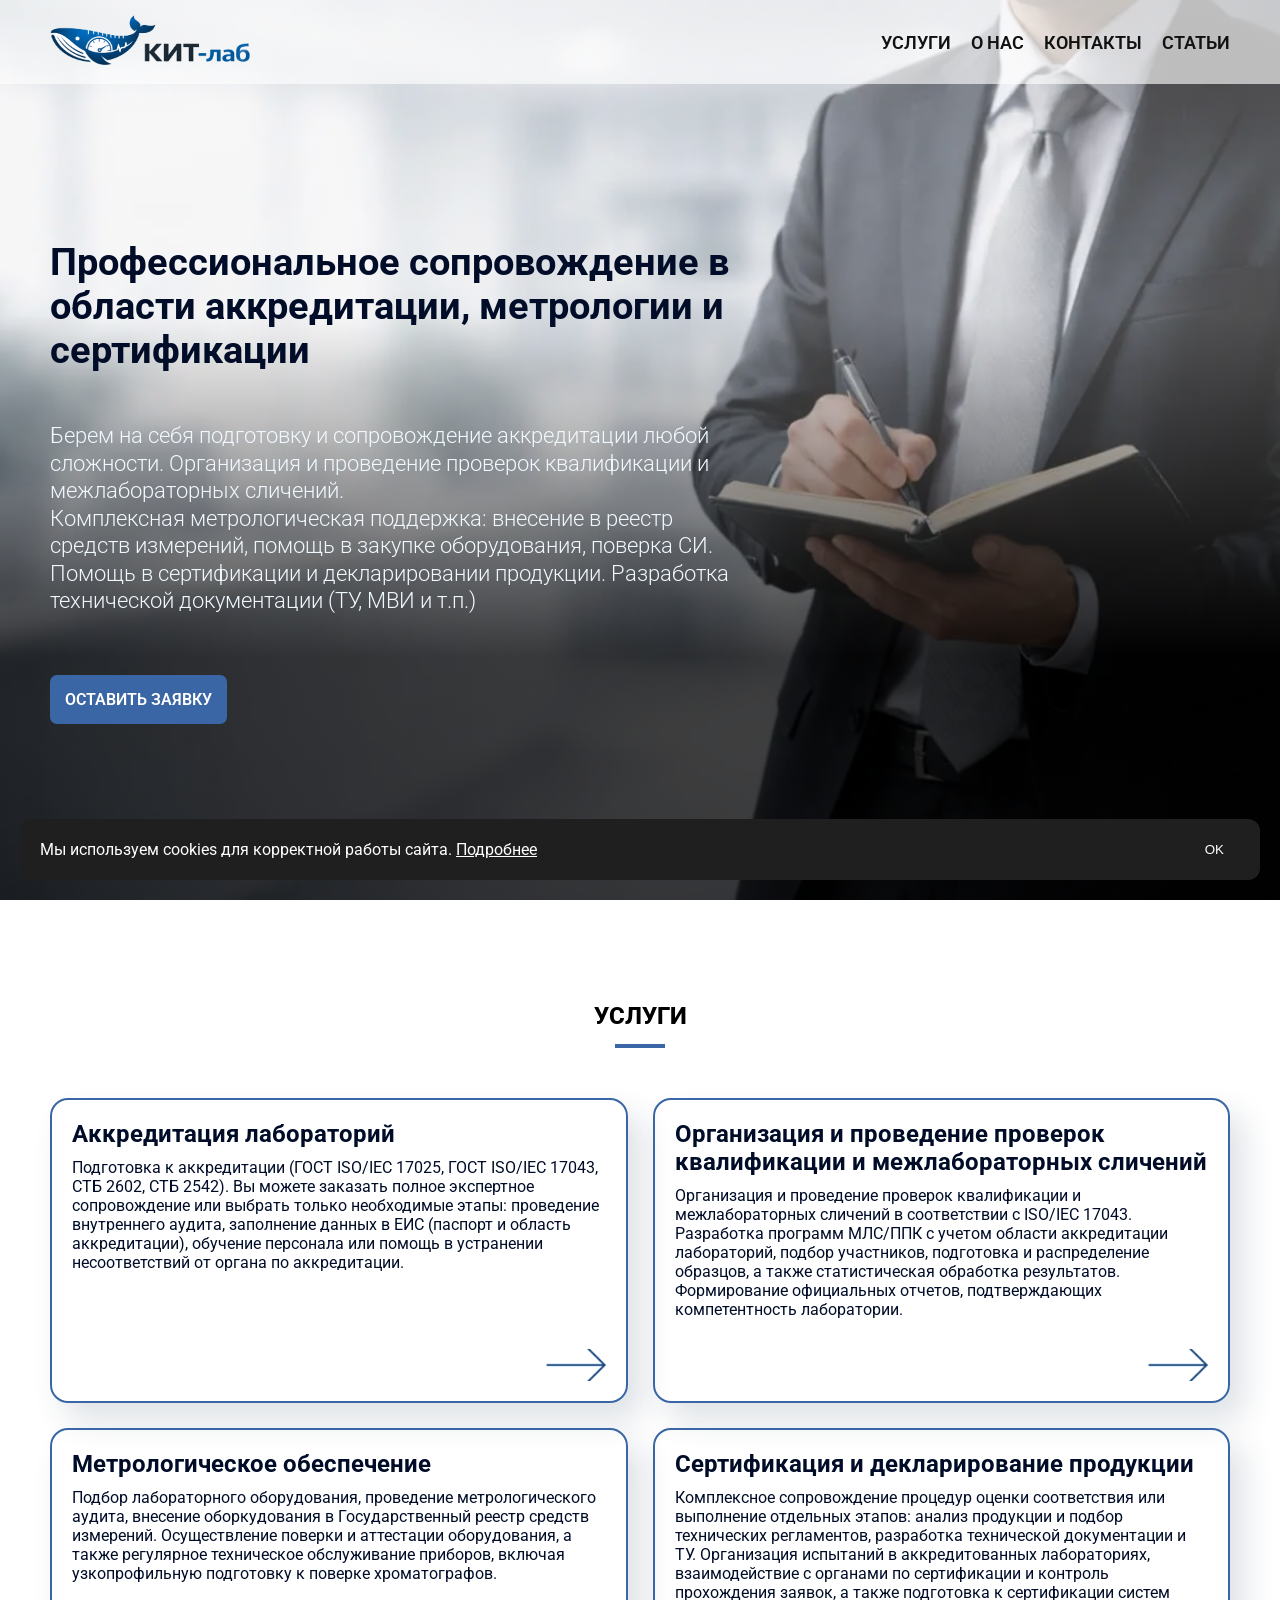
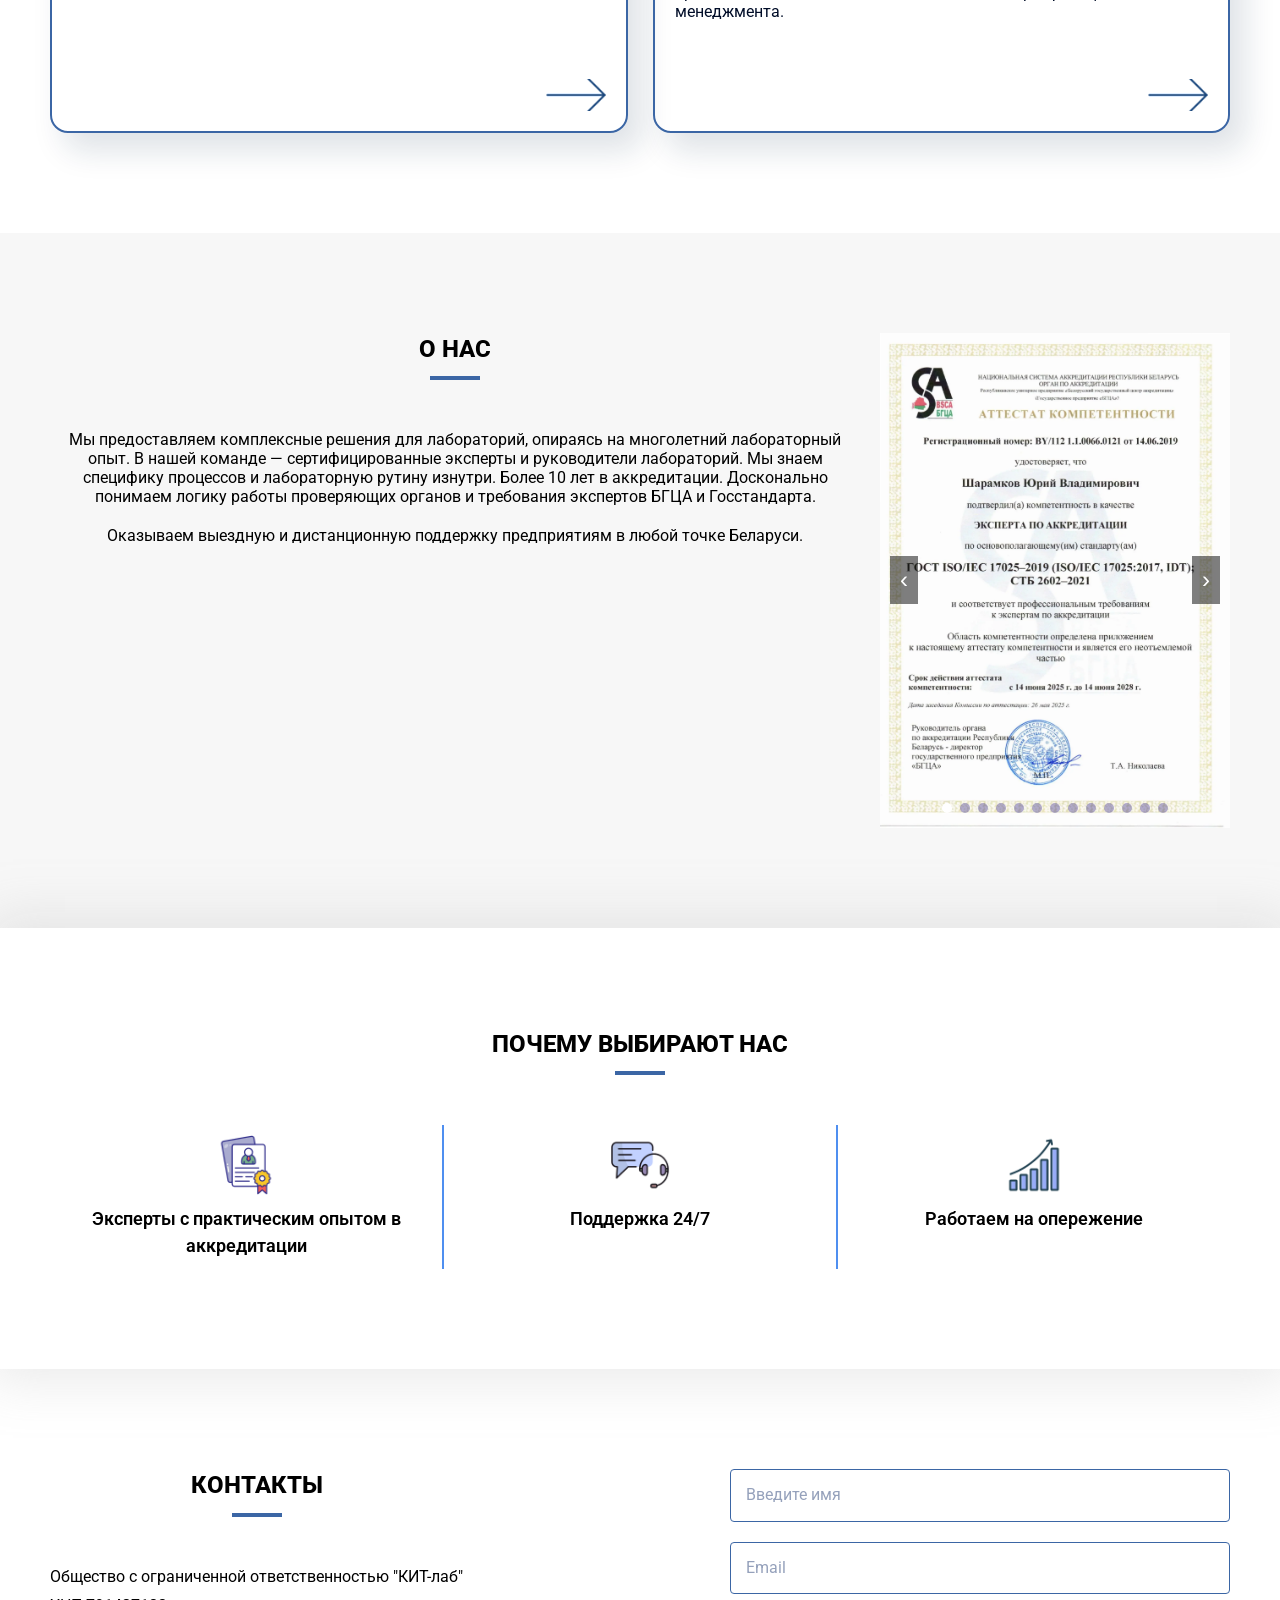
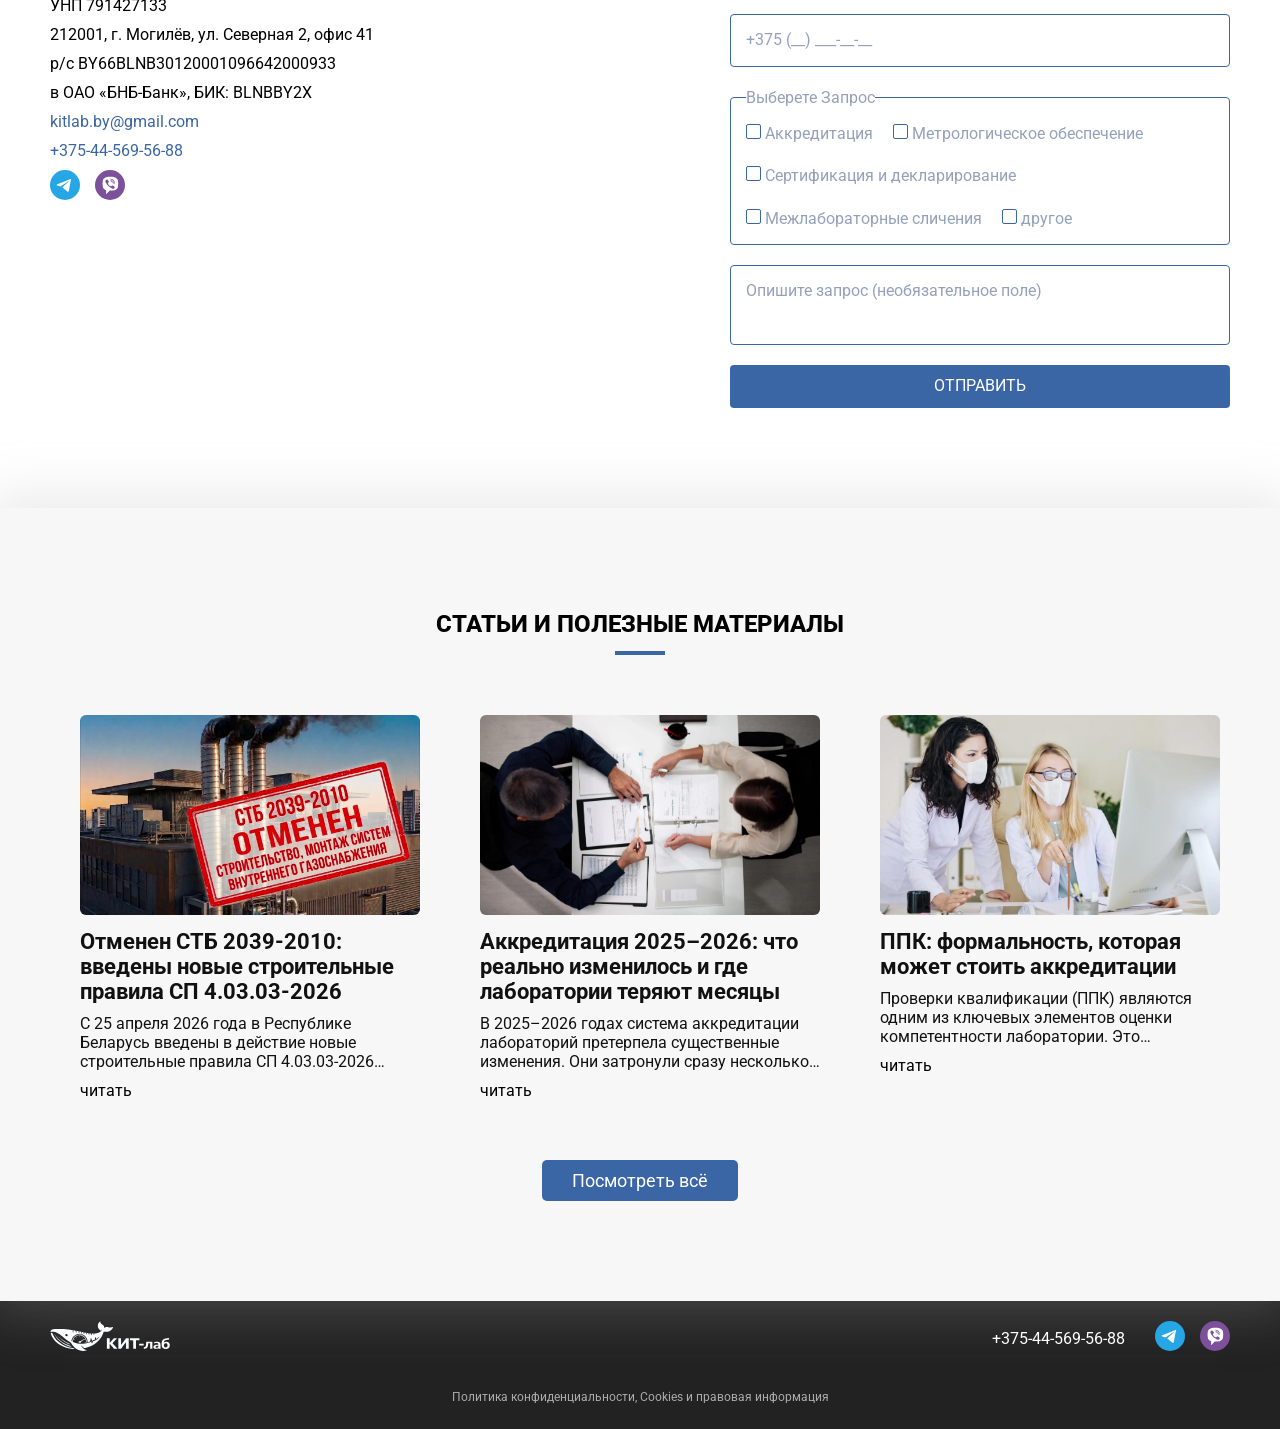
==== commit af6ff408: "fix some error" ====
--- a/index.html
+++ b/index.html
@@ -321,6 +321,7 @@
 						<span class="line"></span>
 						<div class="news-wrapper">
 							<div class="news-card-wrapper">
+								<a href="news6.html">
 								<article class="news-card">
 									<img class="news-img" src="img/news/6.webp" alt="Новые строительные правила СП 4.03.03-2026">
 									<div class="new-info">
@@ -333,8 +334,9 @@
 										</p>
 									</div>
 									<a class="news-link" href="news6.html">читать</a>
-
 								</article>
+								</a>
+								<a href="news1.html">
 								<article class="news-card">
 									<img class="news-img" src="img/news/1.webp"
 										alt="Изменения в аккредитации лабораторий 2025-2026">
@@ -348,6 +350,8 @@
 									</div>
 									<a class="news-link" href="news1.html">читать</a>
 								</article>
+								</a>
+								<a href="news3.html">
 								<article class="news-card">
 									<img class="news-img" src="img/news/3.webp" alt="Проверки квалификации лабораторий ППК">
 									<div class="new-info">
@@ -361,6 +365,7 @@
 									</div>
 									<a class="news-link" href="news3.html">читать</a>
 								</article>
+								</a>
 
 							</div>
 							<a class="news-button" href="novosti.html">Посмотреть всё</a>
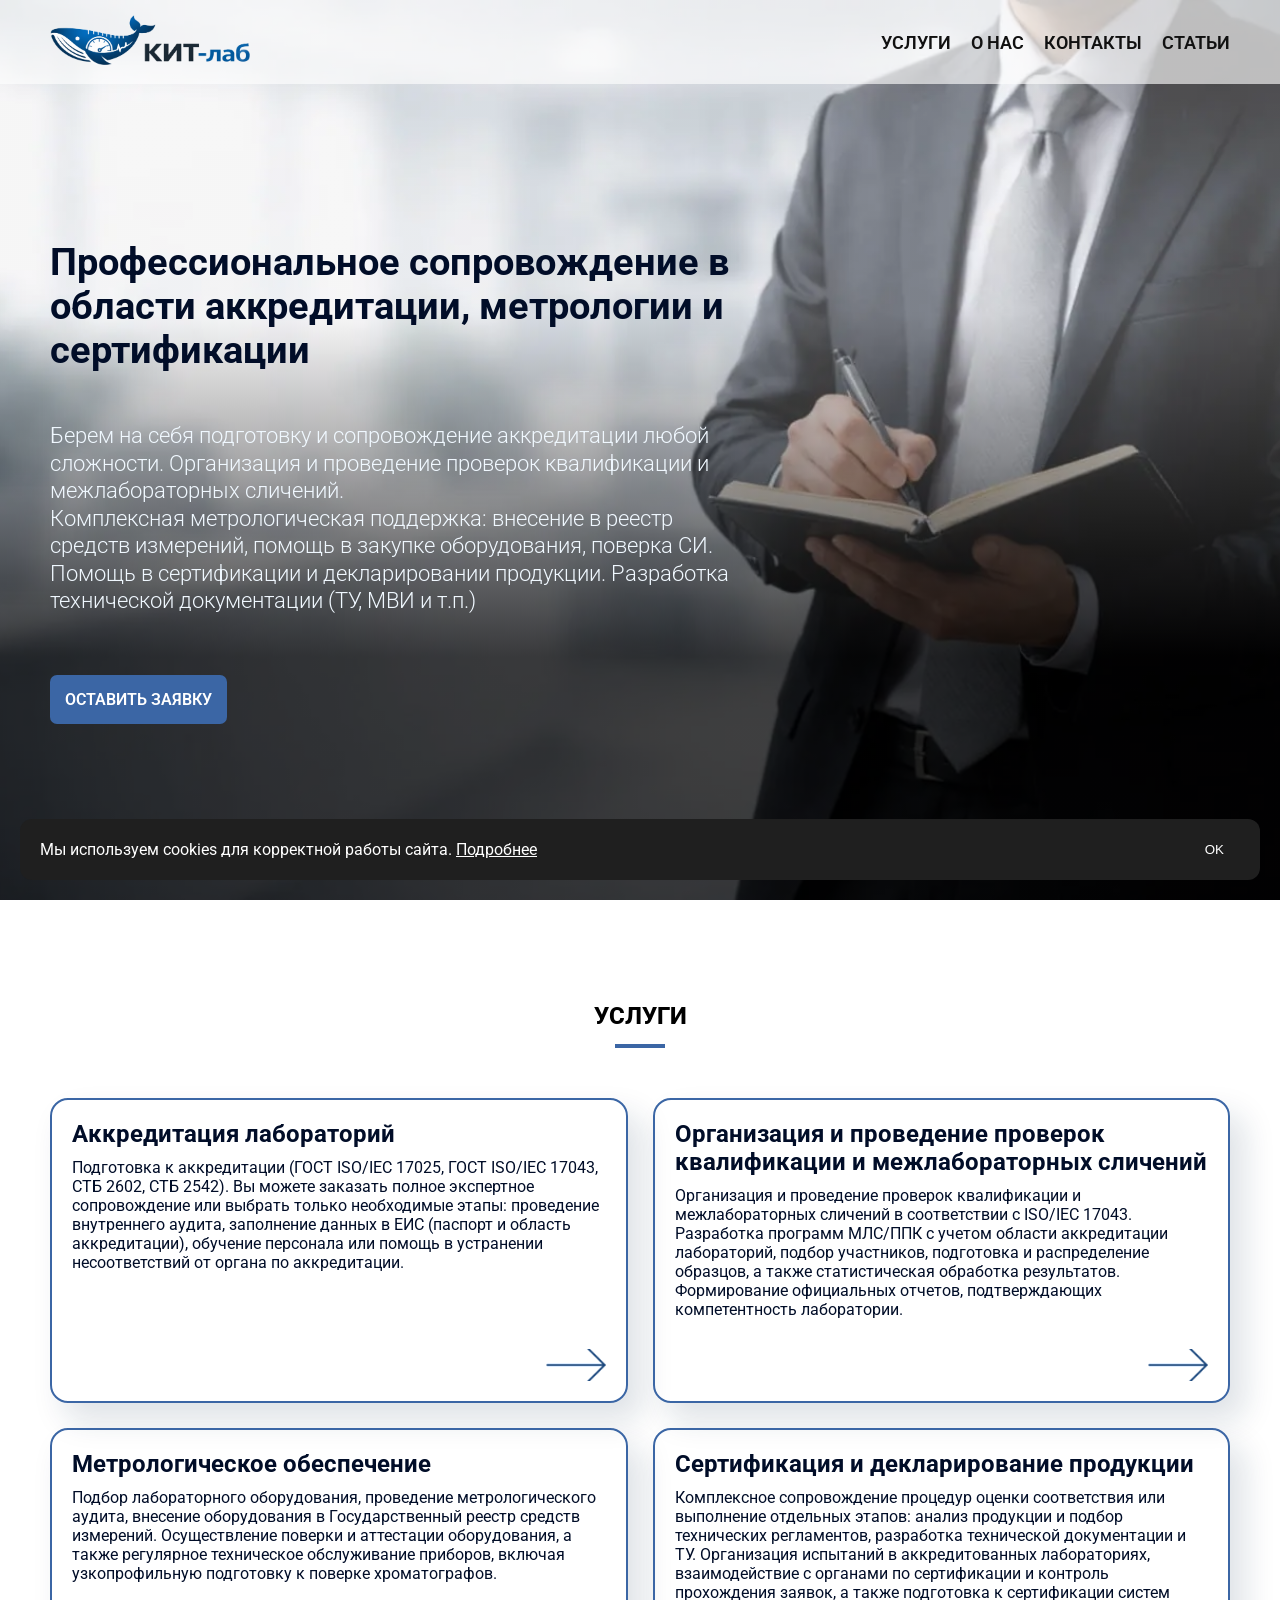
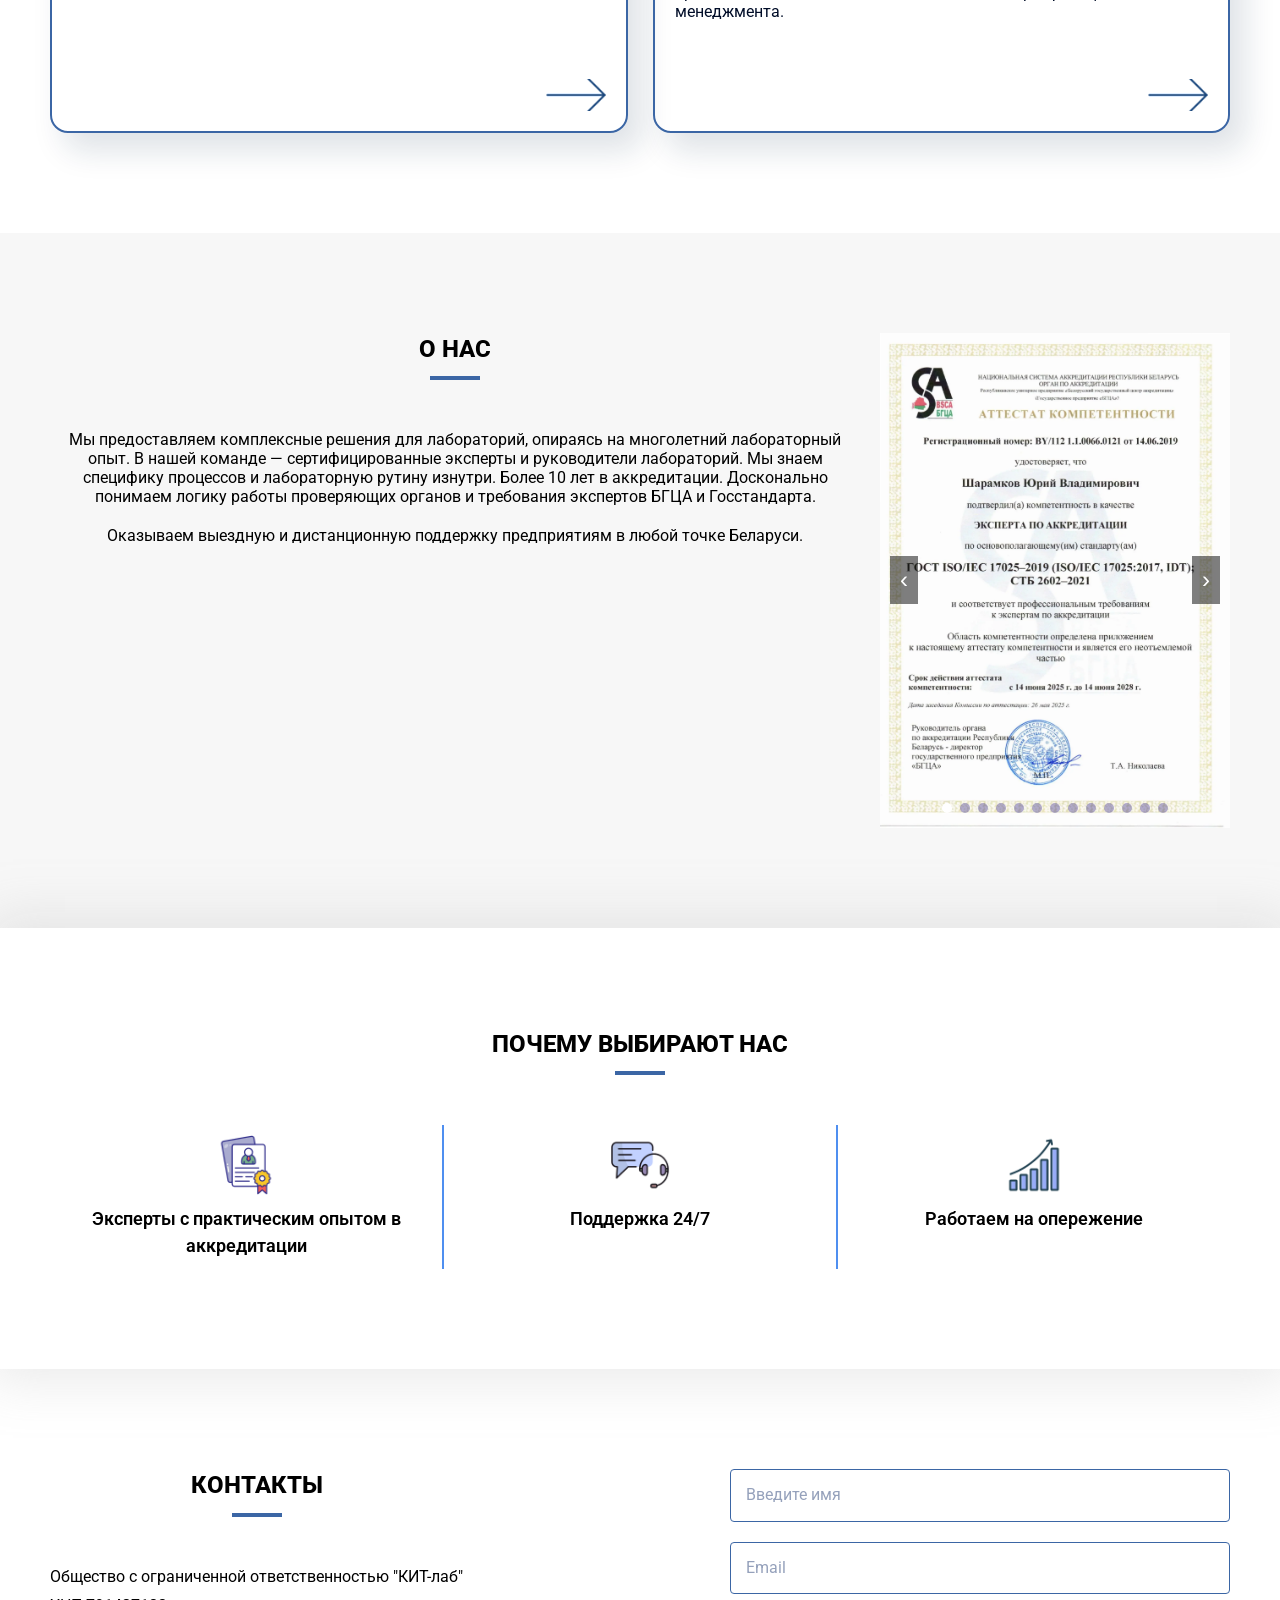
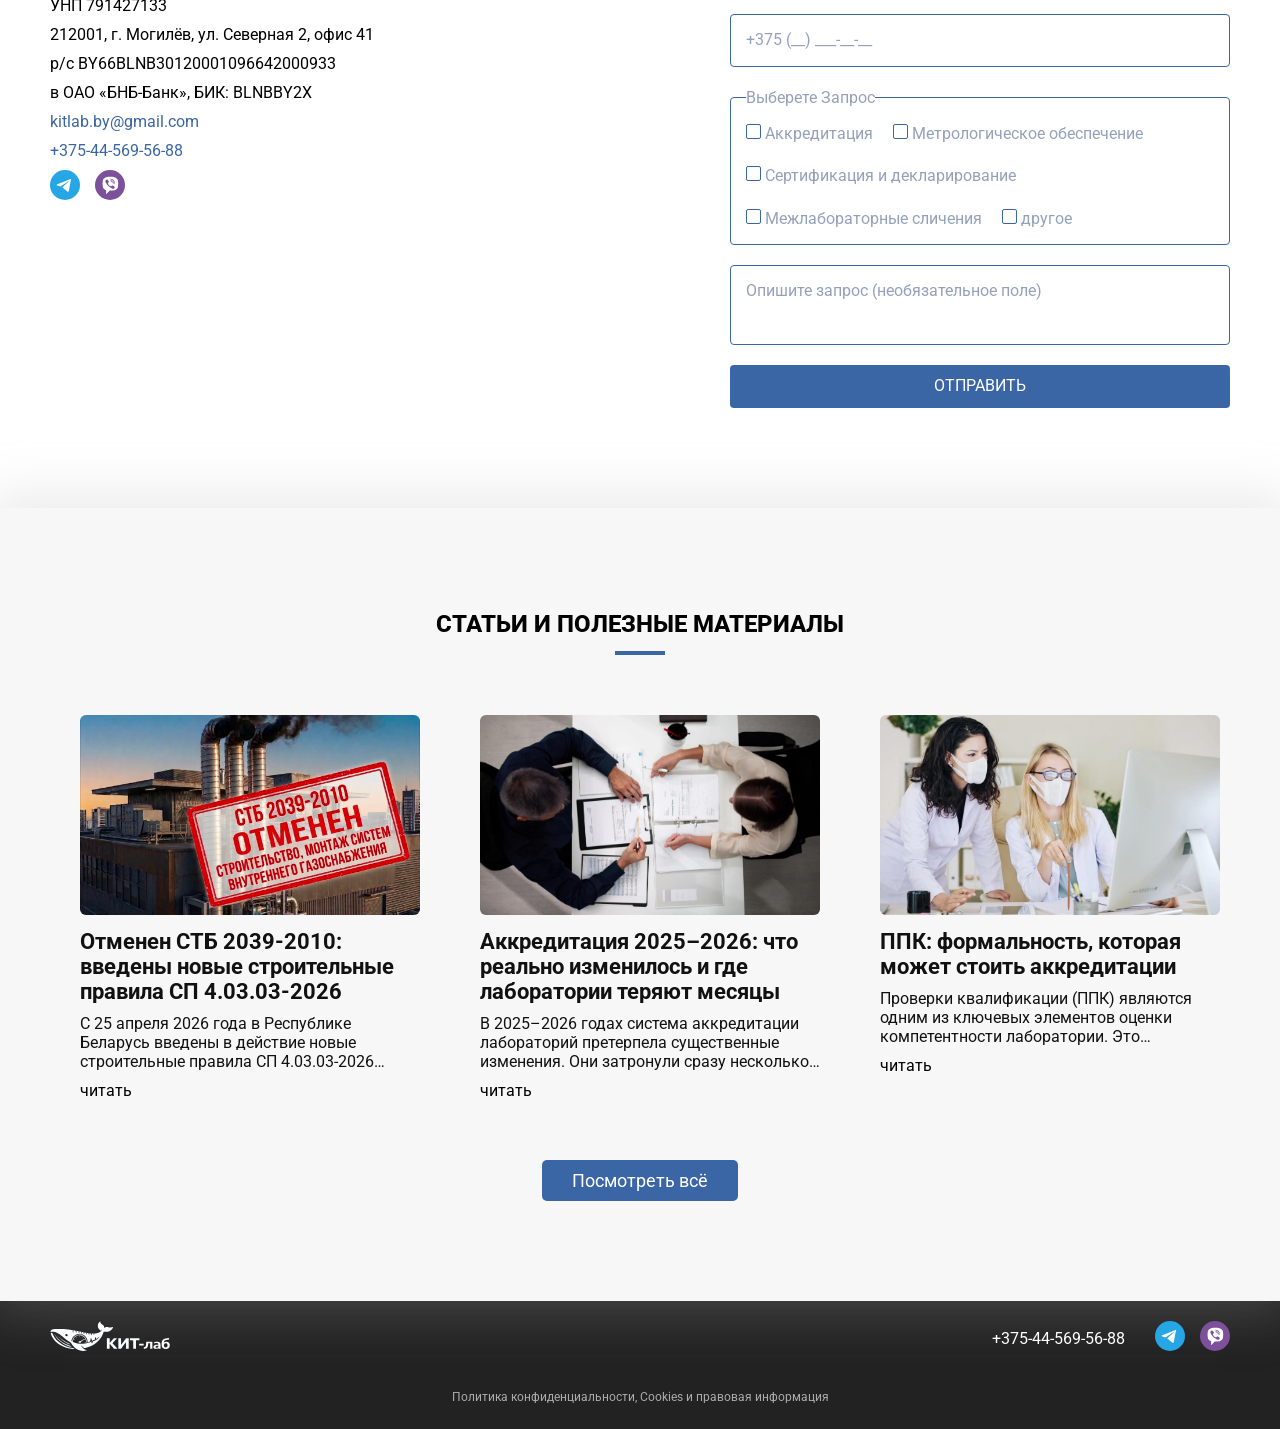
==== commit 840666a2: "realize2" ====
--- a/index.html
+++ b/index.html
@@ -159,7 +159,7 @@
 								<div class="card-info">
 									<h3 class="card-title">Метрологическое обеспечение</h3>
 									<p class="card-text">Подбор лабораторного оборудования, проведение метрологического аудита,
-										внесение оборкудования в Государственный реестр средств измерений. Осуществление поверки и
+										внесение оборудования в Государственный реестр средств измерений. Осуществление поверки и
 										аттестации
 										оборудования, а также регулярное техническое обслуживание приборов, включая узкопрофильную
 										подготовку к поверке хроматографов.</p>
